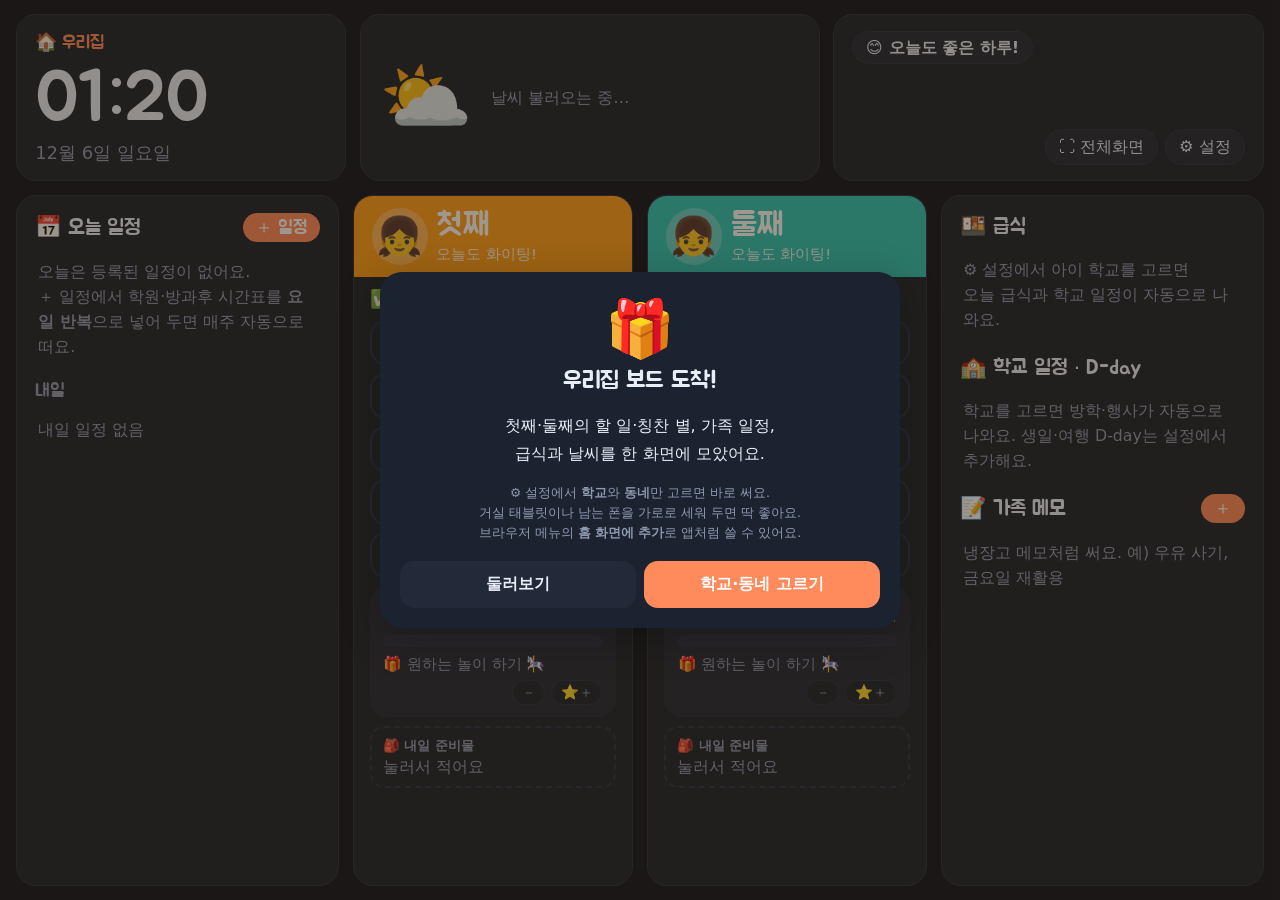
==== index.html @ 0f28c861 "우리집 보드 첫 올림 Co-Authored-By: Claude Opus 5.5 <noreply@anthropic.com>" ====
<!DOCTYPE html>
<html lang="ko">
<head>
<meta charset="utf-8">
<meta name="viewport" content="width=device-width,initial-scale=1,viewport-fit=cover">
<meta name="theme-color" content="#fff4e6">
<meta name="mobile-web-app-capable" content="yes">
<meta name="apple-mobile-web-app-capable" content="yes">
<meta name="apple-mobile-web-app-title" content="우리집 보드">
<link rel="manifest" href="manifest.webmanifest">
<link rel="icon" href="icon-192.png">
<link rel="apple-touch-icon" href="icon-192.png">
<link rel="preconnect" href="https://fonts.googleapis.com">
<link rel="preconnect" href="https://fonts.gstatic.com" crossorigin>
<link href="https://fonts.googleapis.com/css2?family=Jua&display=swap" rel="stylesheet">
<title>우리집 보드</title>
<style>
:root{
  --bg:#fff4e6;--card:#ffffff;--ink:#3b2f27;--sub:#8c7b6c;--line:#f1e3d0;--soft:#fff8ef;
  --accent:#ff8a5c;--shadow:0 .6vmin 2vmin rgba(130,85,40,.10);--r:clamp(14px,2.2vmin,26px);
  --fs:clamp(14px,1.9vmin,22px);
  --sat:env(safe-area-inset-top,0px);--sab:env(safe-area-inset-bottom,0px);--sal:env(safe-area-inset-left,0px);--sar:env(safe-area-inset-right,0px);
}
body.night{--bg:#121722;--card:#1b2230;--ink:#e8edf6;--sub:#8e9ab0;--line:#283146;--soft:#222a3a;--shadow:none}
*{box-sizing:border-box;-webkit-tap-highlight-color:transparent}
html,body{margin:0;height:100%;background:var(--bg);color:var(--ink);font-family:'Noto Sans KR','Noto Sans CJK KR','Apple SD Gothic Neo','Malgun Gothic',system-ui,sans-serif;font-size:var(--fs);transition:background .6s,color .6s}
button{font:inherit;color:inherit}
.j{font-family:'Jua','Noto Sans KR','Noto Sans CJK KR',sans-serif;font-weight:400}
#app{position:fixed;inset:0;display:flex;flex-direction:column;gap:1.5vmin;padding:calc(var(--sat) + 1.6vmin) calc(var(--sar) + 1.8vmin) calc(var(--sab) + 1.6vmin) calc(var(--sal) + 1.8vmin)}
.card{background:var(--card);border:1px solid var(--line);border-radius:var(--r);box-shadow:var(--shadow);padding:1.7vmin 2vmin;min-width:0;min-height:0}
/* 머리줄 */
header{display:grid;grid-template-columns:1.15fr 1.6fr 1.5fr;gap:1.5vmin}
.hclock{display:flex;flex-direction:column;justify-content:center}
.htitle{font-size:1.05em;color:var(--accent)}
.htime{font-size:4.2em;line-height:1;letter-spacing:-.01em;margin-top:.15em}
.hdate{font-size:1.05em;color:var(--sub);margin-top:.25em}
.hwx{display:flex;align-items:center;gap:2vmin}
.wxi{font-size:4.4em;line-height:1}
.wxt{font-size:3.1em;line-height:1}
.wxd{color:var(--sub);line-height:1.55;font-size:.95em}
.wxd b{color:var(--ink);font-weight:700}
.pm{display:inline-block;border-radius:1em;padding:.05em .6em;font-weight:800;font-size:.9em;color:#fff}
.hside{display:flex;flex-direction:column;gap:1vmin}
.chips{display:flex;flex-wrap:wrap;gap:.8vmin;align-content:flex-start;flex:1}
.chip{background:var(--soft);border:1px solid var(--line);border-radius:2em;padding:.3em .8em;font-weight:700;font-size:.95em;white-space:nowrap}
.chip.warn{background:#fff0e8;border-color:#ffc9ad;color:#d2541f}
body.night .chip.warn{background:#3a2a24;border-color:#6b3f2c;color:#ffb08a}
.tools{display:flex;gap:.8vmin;justify-content:flex-end}
.tools button{border:1px solid var(--line);background:var(--soft);border-radius:1em;padding:.35em .8em;font-size:.95em;cursor:pointer}
/* 본문 */
main{flex:1;min-height:0;display:grid;grid-template-columns:1.15fr 1fr 1fr 1.15fr;gap:1.5vmin}
.col{display:flex;flex-direction:column;overflow:hidden}
.ch{display:flex;align-items:center;justify-content:space-between;font-size:1.25em;margin:.1em 0 .5em}
.ch.s{font-size:1.05em;color:var(--sub);margin-top:.8em}
.add{border:none;background:var(--accent);color:#fff;border-radius:1em;padding:.1em .7em;font-size:.85em;cursor:pointer;font-family:inherit}
.scroll{overflow:auto;min-height:0;scrollbar-width:none}
.scroll::-webkit-scrollbar{display:none}
.ev{display:flex;align-items:center;gap:.6em;padding:.55em .6em;border-radius:.8em;margin-bottom:.35em;background:var(--soft);cursor:pointer}
.ev .t{font-weight:800;min-width:3.2em;font-variant-numeric:tabular-nums}
.ev .who{font-weight:800;font-size:.8em;color:#fff;border-radius:1em;padding:.1em .6em;white-space:nowrap}
.ev .ti{flex:1;min-width:0;overflow:hidden;text-overflow:ellipsis;white-space:nowrap}
.ev.past{opacity:.42}
.ev.next{outline:2px solid var(--accent);background:transparent}
.ev.next .t::after{content:' 다음';color:var(--accent);font-size:.75em}
.ev.school{cursor:default}
.empty{color:var(--sub);font-size:.92em;line-height:1.6;padding:.4em .2em}
/* 아이 카드 */
.kid{display:flex;flex-direction:column;overflow:hidden;padding:0}
.kh{display:flex;align-items:center;gap:.5em;padding:1.4vmin 2vmin;color:#fff}
.ke{font-size:2.2em;line-height:1;background:#ffffff40;border-radius:50%;width:1.5em;height:1.5em;display:flex;align-items:center;justify-content:center}
.kn{font-size:1.9em;line-height:1}
.kg{font-size:.85em;opacity:.9;margin-top:.2em}
.kb{flex:1;min-height:0;display:flex;flex-direction:column;padding:1.2vmin 1.8vmin 1.6vmin;gap:1vmin}
.rt{display:flex;flex-direction:column;gap:.45em;overflow:auto;min-height:0;scrollbar-width:none}
.ri{display:flex;align-items:center;gap:.6em;border:2px solid var(--line);background:var(--card);border-radius:.9em;padding:.5em .7em;text-align:left;cursor:pointer;font-size:1.02em;transition:transform .1s}
.ri:active{transform:scale(.97)}
.ri .bx{flex:none;width:1.35em;height:1.35em;border-radius:.4em;border:2px solid #d9c7b2;display:flex;align-items:center;justify-content:center;font-size:.9em;color:#fff}
.ri.done{background:var(--soft)}
.ri.done .lb{text-decoration:line-through;color:var(--sub)}
.stars{background:var(--soft);border-radius:1em;padding:.7em .8em}
.sl{display:flex;justify-content:space-between;align-items:baseline;font-size:1.3em}
.sl small{font-size:.65em;color:var(--sub);font-family:'Noto Sans KR',sans-serif}
.bar{height:.75em;background:var(--line);border-radius:1em;overflow:hidden;margin:.45em 0}
.bar i{display:block;height:100%;border-radius:1em;transition:width .5s}
.rw{font-size:.88em;color:var(--sub);display:flex;flex-wrap:wrap;justify-content:space-between;align-items:center;gap:.4em}
.rw .sbtn{margin-left:auto}
.rw span{overflow:hidden;text-overflow:ellipsis;white-space:nowrap}
.sbtn{display:flex;gap:.4em}
.sbtn button{border:1px solid var(--line);background:var(--card);border-radius:1em;padding:.15em .6em;cursor:pointer;font-size:.95em}
.goal{border:none!important;color:#fff;font-weight:800;animation:pulse 1.4s infinite}
@keyframes pulse{50%{transform:scale(1.06)}}
.sup{font-size:.92em;border:2px dashed var(--line);border-radius:.9em;padding:.5em .7em;cursor:pointer;line-height:1.45}
.sup b{display:block;font-size:.85em;color:var(--sub)}
/* 오른쪽 */
.meal{background:var(--soft);border-radius:1em;padding:.6em .8em;line-height:1.6;font-size:.98em}
.meal .ms{font-size:.8em;color:var(--sub);margin-bottom:.2em}
.meal + .meal{margin-top:.5em}
.dd{display:flex;align-items:center;gap:.6em;padding:.35em .2em;border-bottom:1px dashed var(--line)}
.dd:last-child{border-bottom:none}
.dd .n{font-family:'Jua',sans-serif;min-width:3.6em;text-align:center;border-radius:1em;padding:.05em .5em;background:var(--accent);color:#fff;font-size:.95em}
.dd .n.far{background:#c9b8a6}
.dd .x{flex:1;min-width:0;overflow:hidden;text-overflow:ellipsis;white-space:nowrap}
.dd .w{font-size:.8em;color:var(--sub)}
.memos{display:grid;grid-template-columns:1fr 1fr;gap:.6em}
.memo{border-radius:.6em;padding:.6em .7em;font-size:.92em;line-height:1.45;color:#3b2f27;cursor:pointer;min-height:3.4em;white-space:pre-wrap;word-break:break-all;box-shadow:0 2px 6px rgba(0,0,0,.06);transform:rotate(-.6deg)}
.memo:nth-child(even){transform:rotate(.7deg)}
/* 팝업 */
.sheet{position:fixed;inset:0;background:rgba(40,25,10,.45);display:none;align-items:center;justify-content:center;z-index:50;padding:16px}
.sheet.on{display:flex}
.box{background:var(--card);color:var(--ink);border-radius:22px;width:min(520px,100%);max-height:92vh;overflow:auto;padding:20px;box-shadow:0 10px 40px rgba(0,0,0,.25);font-size:16px}
.box h2{margin:0 0 12px;font-family:'Jua',sans-serif;font-weight:400;font-size:24px}
.box h3{margin:18px 0 8px;font-size:15px;color:var(--accent)}
.box label{display:block;font-size:13px;color:var(--sub);margin:10px 0 4px}
.box input[type=text],.box input[type=number],.box input[type=time],.box input[type=date],.box textarea,.box select{width:100%;font:inherit;font-size:16px;color:var(--ink);background:var(--soft);border:1px solid var(--line);border-radius:12px;padding:10px 12px}
.box textarea{min-height:90px;resize:vertical}
.pills{display:flex;flex-wrap:wrap;gap:6px}
.pills button{border:2px solid var(--line);background:var(--soft);border-radius:2em;padding:6px 12px;cursor:pointer;font-weight:700}
.pills button.on{color:#fff;border-color:transparent}
.btns{display:flex;gap:8px;margin-top:18px}
.btns button{flex:1;border:none;border-radius:14px;padding:13px;font-weight:800;cursor:pointer;background:var(--soft);font-size:16px}
.btns .pri{background:var(--accent);color:#fff}
.btns .del{background:#ffe3e0;color:#d63a2f;flex:.6}
.row2{display:flex;gap:8px}.row2>*{flex:1;min-width:0}
.hint{font-size:12.5px;color:var(--sub);line-height:1.6;margin-top:6px}
.res button{display:block;width:100%;text-align:left;border:1px solid var(--line);background:var(--soft);border-radius:10px;padding:8px 10px;margin-top:6px;cursor:pointer}
.res small{color:var(--sub)}
.kidset{border:1px solid var(--line);border-radius:16px;padding:4px 14px 14px;margin-top:10px}
.pin{display:flex;justify-content:center;gap:14px;margin:8px 0 14px}
.pin i{width:16px;height:16px;border-radius:50%;border:2px solid var(--accent)}
.pin i.f{background:var(--accent)}
.pad{display:grid;grid-template-columns:repeat(3,1fr);gap:8px}
.pad button{border:none;background:var(--soft);border-radius:14px;padding:14px;font-size:22px;font-weight:800;cursor:pointer}
.big{font-size:56px;text-align:center;margin:4px 0}
.center{text-align:center}
#toast{position:fixed;left:50%;bottom:calc(var(--sab) + 24px);transform:translateX(-50%);background:#3b2f27;color:#fff;border-radius:2em;padding:10px 20px;font-weight:700;opacity:0;transition:opacity .3s;z-index:60;pointer-events:none;font-size:16px;white-space:nowrap}
#toast.on{opacity:1}
.boom{position:fixed;z-index:70;pointer-events:none;font-size:34px;animation:boom 1.3s ease-out forwards}
@keyframes boom{to{transform:translate(var(--dx),var(--dy)) rotate(var(--rt));opacity:0}}
/* 세로 화면 · 폰 */
@media (orientation:portrait), (max-width:900px){
  #app{position:static;min-height:100%;overflow:visible}
  html,body{height:auto;overflow:auto}
  header{grid-template-columns:1fr 1fr}
  .hside{grid-column:1/-1}
  main{grid-template-columns:1fr 1fr;grid-auto-rows:minmax(0,auto)}
  #cSched,#cRight{grid-column:1/-1}
  .col,.kid{overflow:visible}
  :root{--fs:clamp(14px,2.3vmin,20px)}
}
@media (max-width:560px){
  header{grid-template-columns:1fr}
  main{grid-template-columns:1fr}
  .htime{font-size:3.6em}
  :root{--fs:15px}
}
</style>
</head>
<body>
<div id="app">
  <header>
    <div class="card hclock">
      <div class="htitle j" id="hTitle">우리집</div>
      <div class="htime j" id="hTime">--:--</div>
      <div class="hdate" id="hDate"></div>
    </div>
    <div class="card hwx" id="hWx"><div class="wxi">⛅</div><div class="wxd">날씨 불러오는 중…</div></div>
    <div class="card hside">
      <div class="chips" id="hChips"></div>
      <div class="tools"><button id="tFull">⛶ 전체화면</button><button id="tSet">⚙ 설정</button></div>
    </div>
  </header>
  <main>
    <section class="card col" id="cSched">
      <div class="ch j"><span>📅 오늘 일정</span><button class="add" id="addEv">＋ 일정</button></div>
      <div class="scroll" style="flex:1">
        <div id="evToday"></div>
        <div class="ch s j">내일</div>
        <div id="evTmr"></div>
      </div>
    </section>
    <section class="card kid" data-i="0"></section>
    <section class="card kid" data-i="1"></section>
    <section class="card col" id="cRight">
      <div class="scroll" style="flex:1">
        <div class="ch j"><span id="mealTitle">🍱 오늘 급식</span></div>
        <div id="meal"></div>
        <div class="ch j" style="margin-top:.7em"><span>🏫 학교 일정 · D-day</span></div>
        <div id="dday"></div>
        <div class="ch j" style="margin-top:.7em"><span>📝 가족 메모</span><button class="add" id="addMemo">＋</button></div>
        <div class="memos" id="memos"></div>
      </div>
    </section>
  </main>
</div>
<div class="sheet" id="sheet"><div class="box" id="box"></div></div>
<div id="toast"></div>

<script>
'use strict';
/* =========================================================
   우리집 보드 — 가족 대시보드 (한 기기에 저장되는 방식)
   ========================================================= */
const COLORS = {dad:'#4d96ff', mom:'#ff6b9a', all:'#9b7bff'};
const KID_COLORS = ['#ff9f1c','#2ec4b6','#ff6f91','#7b8cff','#5cb85c','#e0a800'];
const KID_EMOJI = ['👧','🧒','👦','🐰','🐱','🦄','🌸','⭐','🐶','🐻'];
const DEF_ROUTINE = ['🪥 양치하기','✏️ 숙제하기','📖 책 읽기 20분','🎒 알림장·가방 챙기기','🧸 장난감 정리'];
const DEF_SET = {
  title:'우리집', msg:'', dad:'아빠', mom:'엄마',
  kids:[
    {id:'k1', name:'첫째', emoji:'👧', color:KID_COLORS[0], grade:'', cls:'', school:null, routine:DEF_ROUTINE.slice(), goal:20, reward:'원하는 놀이 하기 🎠'},
    {id:'k2', name:'둘째', emoji:'👧', color:KID_COLORS[1], grade:'', cls:'', school:null, routine:DEF_ROUTINE.slice(), goal:20, reward:'원하는 놀이 하기 🎠'}
  ],
  place:{name:'서울', lat:37.5665, lon:126.978, auto:1},
  pin:'0000', night:1, wake:1, ddays:[]
};
const DEF_DATA = {events:[], memos:[], stars:{k1:0,k2:0}, checks:{}, bonus:{}, supplies:{k1:'',k2:''}};
const CITIES = [['서울',37.5665,126.978],['인천',37.4563,126.7052],['인천 서해구',37.5400,126.6600],['인천 검단구',37.5960,126.6600],['인천 서구',37.5452,126.676],['인천 연수구',37.4101,126.6783],['인천 영종구',37.4920,126.4940],['인천 제물포구',37.4730,126.6210],['부평',37.5070,126.7219],['김포',37.6153,126.7156],['부천',37.5034,126.766],['고양',37.6584,126.832],['파주',37.76,126.78],['수원',37.2636,127.0286],['성남',37.42,127.1267],['용인',37.2411,127.1776],['화성',37.1995,126.8315],['안양',37.3943,126.9568],['광명',37.4786,126.8644],['시흥',37.38,126.803],['안산',37.3219,126.8309],['하남',37.5393,127.2148],['남양주',37.636,127.2165],['의정부',37.7381,127.0337],['평택',36.9921,127.1129],['춘천',37.8813,127.7298],['원주',37.3422,127.9202],['강릉',37.7519,128.8761],['청주',36.6424,127.489],['천안',36.8151,127.1139],['세종',36.48,127.289],['대전',36.3504,127.3845],['전주',35.8242,127.148],['광주',35.1595,126.8526],['목포',34.8118,126.3922],['여수',34.7604,127.6622],['순천',34.9507,127.4872],['대구',35.8714,128.6014],['구미',36.1195,128.3446],['포항',36.019,129.3435],['울산',35.5384,129.3114],['부산',35.1796,129.0756],['창원',35.2281,128.6811],['김해',35.2285,128.8894],['통영',34.8544,128.4332],['제주',33.4996,126.5312],['서귀포',33.2541,126.56]];
const DOW = ['일','월','화','수','목','금','토'];

const LS = {
  get(k,d){try{const v=localStorage.getItem(k);return v==null?d:JSON.parse(v)}catch(e){return d}},
  set(k,v){try{localStorage.setItem(k,JSON.stringify(v))}catch(e){}}
};
const clone = o => JSON.parse(JSON.stringify(o));
let S = Object.assign(clone(DEF_SET), LS.get('fb_set', {}));
let D = Object.assign(clone(DEF_DATA), LS.get('fb_data', {}));
let W = LS.get('fb_wx', null);        // 날씨 캐시
let M = LS.get('fb_meal', {});        // 급식 캐시 {학교코드:{ymd:[...]}}
let SC = LS.get('fb_sched', {});      // 학사일정 캐시 {학교코드:[...]}
const saveS = () => LS.set('fb_set', S);
const saveD = () => LS.set('fb_data', D);
const $ = id => document.getElementById(id);
const esc = s => String(s == null ? '' : s).replace(/[&<>"']/g, c => ({'&':'&amp;','<':'&lt;','>':'&gt;','"':'&quot;',"'":'&#39;'}[c]));
const pad = n => String(n).padStart(2,'0');
const ymd = d => d.getFullYear() + pad(d.getMonth()+1) + pad(d.getDate());
const dstr = d => d.getFullYear() + '-' + pad(d.getMonth()+1) + '-' + pad(d.getDate());
const addDays = (d, n) => { const x = new Date(d); x.setDate(x.getDate() + n); return x; };
const dayDiff = (a, b) => Math.round((new Date(b.getFullYear(), b.getMonth(), b.getDate()) - new Date(a.getFullYear(), a.getMonth(), a.getDate())) / 86400000);
const parseYmd = s => new Date(+s.slice(0,4), +s.slice(4,6)-1, +s.slice(6,8));
function members(){
  return [{id:'dad', name:S.dad, color:COLORS.dad}, {id:'mom', name:S.mom, color:COLORS.mom},
    ...S.kids.map(k => ({id:k.id, name:k.name, color:k.color})), {id:'all', name:'가족', color:COLORS.all}];
}
const mem = id => members().find(m => m.id === id) || {name:'?', color:'#aaa'};
function toast(t){ const e = $('toast'); e.textContent = t; e.classList.add('on'); clearTimeout(toast.h); toast.h = setTimeout(() => e.classList.remove('on'), 2000); }

/* ===== 선물 링크(#g=...)로 이름 받기 — 공개 코드엔 가족 이름이 없어요 ===== */
(function readGift(){
  const m = location.hash.match(/g=([A-Za-z0-9_-]+)/);
  if (!m) return;
  try {
    const b = m[1].replace(/-/g,'+').replace(/_/g,'/');
    const g = JSON.parse(new TextDecoder().decode(Uint8Array.from(atob(b), c => c.charCodeAt(0))));
    if (!LS.get('fb_gift_done', 0)){
      if (g.t) S.title = g.t;
      if (g.m) S.msg = g.m;
      if (Array.isArray(g.k)) g.k.slice(0,2).forEach((n, i) => { if (n) S.kids[i].name = n; });
      if (g.d) S.dad = g.d; if (g.u) S.mom = g.u;
      saveS(); LS.set('fb_gift_done', 1); LS.set('fb_hello', 0);
    }
  } catch(e){}
  history.replaceState(null, '', location.pathname + location.search);
})();

/* ===== 날씨 ===== */
function wmo(code, day){
  if (code === 0) return [day ? '☀️' : '🌙', '맑음'];
  if (code <= 2) return [day ? '🌤️' : '☁️', '구름 조금'];
  if (code === 3) return ['☁️', '흐림'];
  if (code === 45 || code === 48) return ['🌫️', '안개'];
  if (code >= 51 && code <= 57) return ['🌦️', '이슬비'];
  if (code >= 61 && code <= 67) return ['🌧️', '비'];
  if (code >= 71 && code <= 77) return ['🌨️', '눈'];
  if (code >= 80 && code <= 82) return ['🌦️', '소나기'];
  if (code >= 85 && code <= 86) return ['☃️', '눈'];
  if (code >= 95) return ['⛈️', '뇌우'];
  return ['🌤️', ''];
}
function wwo2wmo(c){ c = +c; if (c === 113) return 0; if (c === 116) return 2; if (c === 119 || c === 122) return 3; if ([143,248,260].includes(c)) return 45;
  if ([200,386,389,392,395].includes(c)) return 95; if ([179,182,185,227,230,317,320,323,326,329,332,335,338,350,362,365,368,371,374,377].includes(c)) return 71;
  if ([353,356,359].includes(c)) return 80; return 61; }
async function getJSON(url, ms){
  const ctl = new AbortController(); const t = setTimeout(() => ctl.abort(), ms || 12000);
  try { const r = await fetch(url, {signal:ctl.signal}); if (!r.ok) throw new Error('HTTP ' + r.status); return await r.json(); }
  finally { clearTimeout(t); }
}
async function loadWeather(){
  const {lat, lon} = S.place; const w = {at:Date.now(), place:S.place.name};
  try {
    const f = await getJSON(`https://api.open-meteo.com/v1/forecast?latitude=${lat}&longitude=${lon}&current=temperature_2m,apparent_temperature,weather_code,is_day&daily=weather_code,temperature_2m_max,temperature_2m_min,precipitation_probability_max&timezone=Asia%2FSeoul&forecast_days=2`);
    Object.assign(w, {t:f.current.temperature_2m, feel:f.current.apparent_temperature, code:f.current.weather_code, day:f.current.is_day,
      max:f.daily.temperature_2m_max[0], min:f.daily.temperature_2m_min[0], rain:f.daily.precipitation_probability_max[0],
      tmax:f.daily.temperature_2m_max[1], tmin:f.daily.temperature_2m_min[1], train:f.daily.precipitation_probability_max[1], tcode:f.daily.weather_code[1]});
  } catch(e){
    try {
      const f = await getJSON(`https://wttr.in/${lat},${lon}?format=j1`);
      const c = f.current_condition[0], d0 = f.weather[0], d1 = f.weather[1];
      const h = new Date().getHours();
      Object.assign(w, {t:+c.temp_C, feel:+c.FeelsLikeC, code:wwo2wmo(c.weatherCode), day:(h >= 6 && h < 18) ? 1 : 0,
        max:+d0.maxtempC, min:+d0.mintempC, rain:Math.max(...d0.hourly.map(x => +x.chanceofrain)),
        tmax:+d1.maxtempC, tmin:+d1.mintempC, train:Math.max(...d1.hourly.map(x => +x.chanceofrain)), tcode:wwo2wmo(d1.hourly[4].weatherCode)});
    } catch(e2){ return; }
  }
  try {
    const a = await getJSON(`https://air-quality-api.open-meteo.com/v1/air-quality?latitude=${lat}&longitude=${lon}&current=pm10,pm2_5&timezone=Asia%2FSeoul`);
    w.pm10 = a.current.pm10; w.pm25 = a.current.pm2_5;
  } catch(e){}
  W = w; LS.set('fb_wx', W); renderHeader();
}
function pmGrade(pm10, pm25){
  const g10 = pm10 == null ? 0 : pm10 <= 30 ? 1 : pm10 <= 80 ? 2 : pm10 <= 150 ? 3 : 4;
  const g25 = pm25 == null ? 0 : pm25 <= 15 ? 1 : pm25 <= 35 ? 2 : pm25 <= 75 ? 3 : 4;
  const g = Math.max(g10, g25);
  return [null, ['좋음','#3b9cff'], ['보통','#2fb36b'], ['나쁨','#ff9f1c'], ['매우나쁨','#ff4d4f']][g];
}

/* ===== 나이스(학교) ===== */
const NEIS = 'https://open.neis.go.kr/hub/';
function schools(){
  const out = []; S.kids.forEach(k => { if (k.school && !out.find(s => s.code === k.school.code)) out.push(k.school); }); return out;
}
async function loadSchool(){
  const today = new Date(); const from = ymd(today), to7 = ymd(addDays(today, 10)), to90 = ymd(addDays(today, 100));
  for (const s of schools()){
    try {
      const r = await getJSON(`${NEIS}mealServiceDietInfo?Type=json&pSize=100&ATPT_OFCDC_SC_CODE=${s.office}&SD_SCHUL_CODE=${s.code}&MLSV_FROM_YMD=${from}&MLSV_TO_YMD=${to7}`);
      const rows = r.mealServiceDietInfo ? r.mealServiceDietInfo[1].row : [];
      const m = {};
      rows.filter(x => x.MMEAL_SC_CODE === '2' || x.MMEAL_SC_NM === '중식').forEach(x => {
        m[x.MLSV_YMD] = {menu:x.DDISH_NM.split(/<br\s*\/?>/i).map(t => t.replace(/\([\d.\s]+\)/g, '').replace(/[*#]/g,'').trim()).filter(Boolean), cal:x.CAL_INFO};
      });
      M[s.code] = {at:Date.now(), days:m};
    } catch(e){}
    try {
      const r = await getJSON(`${NEIS}SchoolSchedule?Type=json&pSize=200&ATPT_OFCDC_SC_CODE=${s.office}&SD_SCHUL_CODE=${s.code}&AA_FROM_YMD=${from}&AA_TO_YMD=${to90}`);
      const rows = r.SchoolSchedule ? r.SchoolSchedule[1].row : [];
      SC[s.code] = {at:Date.now(), list:rows.filter(x => !/토요휴업일/.test(x.EVENT_NM)).map(x => ({d:x.AA_YMD, n:x.EVENT_NM.trim(), g:[x.ONE_GRADE_EVENT_YN,x.TW_GRADE_EVENT_YN,x.THREE_GRADE_EVENT_YN,x.FR_GRADE_EVENT_YN,x.FIV_GRADE_EVENT_YN,x.SIX_GRADE_EVENT_YN]}))};
    } catch(e){}
  }
  LS.set('fb_meal', M); LS.set('fb_sched', SC); renderRight(); renderSched();
}
// 아이 기준 학교 일정 (학년 맞는 것만)
function kidSchoolEvents(k){
  if (!k.school || !SC[k.school.code]) return [];
  const g = +k.grade;
  return SC[k.school.code].list.filter(e => !g || e.g[g-1] !== 'N');
}

/* ===== 그리기: 머리줄 ===== */
function renderHeader(){
  const now = new Date();
  $('hTitle').textContent = '🏠 ' + S.title;
  $('hTime').textContent = pad(now.getHours()) + ':' + pad(now.getMinutes());
  $('hDate').textContent = (now.getMonth()+1) + '월 ' + now.getDate() + '일 ' + DOW[now.getDay()] + '요일';
  const chips = [];
  if (W && W.t != null){
    const [ic, tx] = wmo(W.code, W.day);
    const pm = pmGrade(W.pm10, W.pm25);
    $('hWx').innerHTML = `<div class="wxi">${ic}</div><div><div class="wxt j">${Math.round(W.t)}°</div></div>
      <div class="wxd"><b>${esc(W.place)}</b> · ${tx} · 체감 ${Math.round(W.feel)}°<br>
      최저 <b>${Math.round(W.min)}°</b> / 최고 <b>${Math.round(W.max)}°</b> · 비 올 확률 <b>${W.rain == null ? '-' : W.rain + '%'}</b><br>
      ${pm ? `미세먼지 <span class="pm" style="background:${pm[1]}">${pm[0]}</span>` : ''}
      <span style="font-size:.85em">내일 ${wmo(W.tcode, 1)[0]} ${Math.round(W.tmin)}°/${Math.round(W.tmax)}°</span></div>`;
    const h = now.getHours();
    if ((h < 18 && W.rain >= 50) || (h >= 18 && W.train >= 50)) chips.push(['warn', '☂️ ' + (h >= 18 ? '내일 ' : '') + '우산 챙겨요']);
    if (pm && (pm[0] === '나쁨' || pm[0] === '매우나쁨')) chips.push(['warn', '😷 마스크 쓰고 나가요']);
    const lo = h >= 18 ? W.tmin : W.min;
    if (lo <= 0) chips.push(['warn', '🧣 ' + (h >= 18 ? '내일 ' : '') + '영하! 따뜻하게']);
    else if (lo <= 5) chips.push(['', '🧥 겉옷 챙겨요']);
    if ((h >= 18 ? W.tmax : W.max) >= 31) chips.push(['warn', '🥵 더워요, 물 많이']);
  }
  // 오늘·가까운 학교 일정과 디데이
  upcoming().slice(0, 3).forEach(u => { if (u.diff <= 7) chips.push([u.diff === 0 ? 'warn' : '', (u.diff === 0 ? '오늘 ' : 'D-' + u.diff + ' ') + u.name]); });
  if (!chips.length) chips.push(['', '😊 오늘도 좋은 하루!']);
  $('hChips').innerHTML = chips.map(c => `<span class="chip ${c[0]}">${esc(c[1])}</span>`).join('');
}

/* ===== 일정 ===== */
function eventsOn(date){
  const ds = dstr(date), dow = date.getDay(), y = ymd(date);
  const list = D.events.filter(e => e.date ? e.date === ds : (e.days || []).includes(dow)).map(e => Object.assign({}, e));
  // 학교 일정도 함께 (아이 색으로)
  S.kids.forEach(k => kidSchoolEvents(k).filter(e => e.d === y).forEach(e => list.push({school:1, who:k.id, title:e.n, time:''})));
  // 같은 학교 같은 일정은 하나로
  const seen = {}; const out = [];
  list.forEach(e => { if (e.school){ const key = e.title; if (seen[key]){ seen[key].who = 'all'; return; } seen[key] = e; } out.push(e); });
  return out.sort((a, b) => (a.time || '00:00').localeCompare(b.time || '00:00'));
}
function evRow(e, today){
  const m = mem(e.who); const now = new Date(); const cur = pad(now.getHours()) + ':' + pad(now.getMinutes());
  let cls = 'ev' + (e.school ? ' school' : '');
  if (today && e.time){ if (e.time < cur) cls += ' past'; }
  return `<div class="${cls}" data-id="${e.id || ''}"><span class="t">${e.time || (e.school ? '학교' : '종일')}</span><span class="who" style="background:${m.color}">${esc(m.name)}</span><span class="ti">${esc(e.title)}</span></div>`;
}
function renderSched(){
  const today = new Date();
  const t = eventsOn(today), tm = eventsOn(addDays(today, 1));
  let html = t.length ? t.map(e => evRow(e, true)).join('') : `<div class="empty">오늘은 등록된 일정이 없어요.<br>＋ 일정에서 학원·방과후 시간표를 <b>요일 반복</b>으로 넣어 두면 매주 자동으로 떠요.</div>`;
  $('evToday').innerHTML = html;
  // 다음 일정 강조
  const nx = [...$('evToday').querySelectorAll('.ev:not(.past):not(.school)')].find(x => x.querySelector('.t').textContent.includes(':'));
  if (nx) nx.classList.add('next');
  $('evTmr').innerHTML = tm.length ? tm.map(e => evRow(e, false)).join('') : `<div class="empty">내일 일정 없음</div>`;
  document.querySelectorAll('#cSched .ev[data-id]:not(.school)').forEach(el => el.onclick = () => { const id = el.dataset.id; if (id) editEvent(D.events.find(x => x.id === id)); });
}

/* ===== 아이 카드 ===== */
function todayKey(){ const d = new Date(); if (d.getHours() < 4) d.setDate(d.getDate() - 1); return ymd(d); }
function renderKids(){
  document.querySelectorAll('.kid').forEach(card => {
    const i = +card.dataset.i; const k = S.kids[i]; if (!k) { card.style.display = 'none'; return; }
    const tk = todayKey(); const done = ((D.checks[tk] || {})[k.id]) || [];
    const stars = D.stars[k.id] || 0; const goal = Math.max(1, +k.goal || 20);
    const pct = Math.min(100, stars / goal * 100);
    const gradeTxt = [k.grade ? k.grade + '학년' : '', k.cls ? k.cls + '반' : ''].filter(Boolean).join(' ');
    const allDone = k.routine.length && done.length >= k.routine.length;
    card.innerHTML = `
      <div class="kh" style="background:${k.color}">
        <span class="ke">${esc(k.emoji)}</span>
        <div><div class="kn j">${esc(k.name)}</div><div class="kg">${esc(gradeTxt || (k.school ? k.school.name : '오늘도 화이팅!'))}</div></div>
      </div>
      <div class="kb">
        <div class="ch s j" style="margin:0">${allDone ? '🎉 오늘 할 일 다 했어요!' : '✅ 오늘 할 일 ' + done.length + '/' + k.routine.length}</div>
        <div class="rt">${k.routine.map((r, j) => {
          const on = done.includes(j);
          return `<button class="ri ${on ? 'done' : ''}" data-j="${j}"><span class="bx" style="${on ? 'background:' + k.color + ';border-color:' + k.color : ''}">${on ? '✓' : ''}</span><span class="lb">${esc(r)}</span></button>`;
        }).join('')}</div>
        <div class="stars">
          <div class="sl j"><span>⭐ ${stars}</span><small>목표 ${goal}개</small></div>
          <div class="bar"><i style="width:${pct}%;background:${k.color}"></i></div>
          <div class="rw"><span>🎁 ${esc(k.reward)}</span>
            <span class="sbtn">${stars >= goal ? `<button class="goal" style="background:${k.color}" data-a="claim">보상 받기!</button>` : ''}<button data-a="minus">－</button><button data-a="plus">⭐＋</button></span></div>
        </div>
        <div class="sup" data-a="sup"><b>🎒 내일 준비물</b>${D.supplies[k.id] ? esc(D.supplies[k.id]) : '<span style="color:var(--sub)">눌러서 적어요</span>'}</div>
      </div>`;
    card.querySelectorAll('.ri').forEach(b => b.onclick = e => toggleRoutine(k, +b.dataset.j, e));
    card.querySelector('[data-a=plus]').onclick = () => withPin(() => addStar(k, 1));
    card.querySelector('[data-a=minus]').onclick = () => withPin(() => addStar(k, -1));
    const cl = card.querySelector('[data-a=claim]'); if (cl) cl.onclick = () => withPin(() => claim(k));
    card.querySelector('[data-a=sup]').onclick = () => editSupplies(k);
  });
}
function toggleRoutine(k, j, ev){
  const tk = todayKey(); D.checks[tk] = D.checks[tk] || {}; const a = D.checks[tk][k.id] = D.checks[tk][k.id] || [];
  const at = a.indexOf(j); if (at >= 0) a.splice(at, 1); else a.push(j);
  // 오래된 체크 기록 정리
  Object.keys(D.checks).forEach(x => { if (x < ymd(addDays(new Date(), -14))) delete D.checks[x]; });
  if (a.length >= k.routine.length){
    D.bonus[tk] = D.bonus[tk] || {};
    if (!D.bonus[tk][k.id]){ D.bonus[tk][k.id] = 1; D.stars[k.id] = (D.stars[k.id] || 0) + 1; burst(ev, ['⭐','🎉','✨','💛']); toast(k.name + ' 오늘 할 일 끝! 별 하나 받았어요 ⭐'); }
  } else if (at < 0) burst(ev, ['✨']);
  saveD(); renderKids();
}
function addStar(k, n){ D.stars[k.id] = Math.max(0, (D.stars[k.id] || 0) + n); saveD(); renderKids(); toast(n > 0 ? k.name + ' 칭찬 별 ⭐+1' : k.name + ' 별 하나 뺐어요'); }
function claim(k){ D.stars[k.id] = Math.max(0, (D.stars[k.id] || 0) - (+k.goal || 20)); saveD(); renderKids(); burst(null, ['🎁','🎉','⭐','🥳','🎈']); toast('🎉 ' + k.name + ' 보상: ' + k.reward); }
function burst(ev, set){
  const x = ev && ev.clientX ? ev.clientX : innerWidth/2, y = ev && ev.clientY ? ev.clientY : innerHeight/2;
  const n = set.length > 1 ? 16 : 5;
  for (let i = 0; i < n; i++){
    const s = document.createElement('div'); s.className = 'boom'; s.textContent = set[i % set.length];
    s.style.left = x - 17 + 'px'; s.style.top = y - 17 + 'px';
    s.style.setProperty('--dx', (Math.random()*2-1)*180 + 'px'); s.style.setProperty('--dy', (Math.random()*-1.2-0.2)*160 + 'px'); s.style.setProperty('--rt', (Math.random()*2-1)*90 + 'deg');
    document.body.appendChild(s); setTimeout(() => s.remove(), 1400);
  }
}

/* ===== 오른쪽: 급식·학교 일정·메모 ===== */
function upcoming(){
  const today = new Date(); const out = [];
  S.kids.forEach(k => kidSchoolEvents(k).forEach(e => {
    const diff = dayDiff(today, parseYmd(e.d)); if (diff < 0) return;
    const ex = out.find(o => o.name === e.n && o.d === e.d); if (ex){ ex.who = '두 아이'; return; }
    out.push({d:e.d, diff, name:e.n, who:k.name});
  }));
  S.ddays.forEach(x => { const d = new Date(x.date + 'T00:00'); const diff = dayDiff(today, d); if (diff >= 0) out.push({d:ymd(d), diff, name:x.name, who:'', mine:1}); });
  // 방학식·개학식 같은 큰 일정이 먼저 보이게 같은 날은 하나만
  return out.sort((a, b) => a.diff - b.diff);
}
function renderRight(){
  const now = new Date(); const after = now.getHours() >= 14 || now.getDay() === 0 || now.getDay() === 6;
  const sc = schools();
  if (!sc.length){
    $('mealTitle').textContent = '🍱 급식';
    $('meal').innerHTML = `<div class="empty">⚙ 설정에서 아이 학교를 고르면<br>오늘 급식과 학교 일정이 자동으로 나와요.</div>`;
  } else {
    // 오늘(오후엔 다음 급식일)
    let html = ''; let label = '오늘';
    sc.forEach(s => {
      const days = (M[s.code] || {}).days || {};
      let key = ymd(now);
      if (after || !days[key]){ const ks = Object.keys(days).filter(x => x > ymd(now)).sort(); if (after || !days[key]) key = ks[0] || key; }
      const m = days[key];
      if (key !== ymd(now)){ const d = parseYmd(key); const diff = dayDiff(now, d); label = diff === 1 ? '내일' : (d.getMonth()+1) + '/' + d.getDate() + '(' + DOW[d.getDay()] + ')'; }
      const who = S.kids.filter(k => k.school && k.school.code === s.code).map(k => k.name).join('·');
      html += `<div class="meal"><div class="ms">${esc(who)} · ${esc(s.name.replace(/등학교$/, ''))}</div>${m ? m.menu.map(esc).join(' · ') : '급식 정보가 아직 없어요'}</div>`;
    });
    $('mealTitle').textContent = '🍱 ' + label + ' 급식';
    $('meal').innerHTML = html;
  }
  const up = upcoming().slice(0, 6);
  $('dday').innerHTML = up.length ? up.map(u => `<div class="dd"><span class="n ${u.diff > 14 ? 'far' : ''}">${u.diff === 0 ? '오늘' : 'D-' + u.diff}</span><span class="x">${esc(u.name)}</span><span class="w">${parseYmd(u.d).getMonth()+1}/${parseYmd(u.d).getDate()}</span></div>`).join('')
    : `<div class="empty">${schools().length ? '앞으로 100일 안에 학교 행사가 없어요.' : '학교를 고르면 방학·행사가 자동으로 나와요.'} 생일·여행 D-day는 설정에서 추가해요.</div>`;
  $('memos').innerHTML = D.memos.length ? D.memos.map(m => `<div class="memo" data-id="${m.id}" style="background:${m.color}">${esc(m.text)}</div>`).join('')
    : `<div class="empty" style="grid-column:1/-1">냉장고 메모처럼 써요. 예) 우유 사기, 금요일 재활용</div>`;
  document.querySelectorAll('.memo').forEach(el => el.onclick = () => editMemo(D.memos.find(m => m.id === el.dataset.id)));
}

/* ===== 팝업 공통 ===== */
function openBox(html, onReady){ $('box').innerHTML = html; $('sheet').classList.add('on'); onReady && onReady($('box')); }
function closeBox(){ $('sheet').classList.remove('on'); }
$('sheet').addEventListener('click', e => { if (e.target.id === 'sheet') closeBox(); });
const uid = () => Date.now().toString(36) + Math.random().toString(36).slice(2, 6);

function editEvent(ev){
  const e = ev ? clone(ev) : {who:'all', title:'', time:'', days:[], date:''};
  const rep = !e.date;
  openBox(`<h2>${ev ? '일정 고치기' : '일정 추가'}</h2>
    <label>누구</label><div class="pills" id="pWho">${members().map(m => `<button data-v="${m.id}" style="${e.who === m.id ? 'background:' + m.color : ''}" class="${e.who === m.id ? 'on' : ''}">${esc(m.name)}</button>`).join('')}</div>
    <label>무엇</label><input type="text" id="iTitle" placeholder="예: 피아노 학원" value="${esc(e.title)}">
    <div class="row2"><div><label>시간 (비우면 종일)</label><input type="time" id="iTime" value="${esc(e.time)}"></div></div>
    <label>언제</label><div class="pills" id="pMode"><button data-v="rep" class="${rep ? 'on' : ''}" style="${rep ? 'background:var(--accent)' : ''}">매주 반복</button><button data-v="one" class="${!rep ? 'on' : ''}" style="${!rep ? 'background:var(--accent)' : ''}">하루만</button></div>
    <div id="wRep" style="margin-top:8px;${rep ? '' : 'display:none'}"><div class="pills" id="pDays">${DOW.map((d, i) => `<button data-v="${i}" class="${(e.days || []).includes(i) ? 'on' : ''}" style="${(e.days || []).includes(i) ? 'background:var(--accent)' : ''}">${d}</button>`).join('')}</div></div>
    <div id="wOne" style="margin-top:8px;${rep ? 'display:none' : ''}"><input type="date" id="iDate" value="${esc(e.date || dstr(new Date()))}"></div>
    <div class="btns">${ev ? '<button class="del" id="bDel">삭제</button>' : ''}<button id="bCancel">닫기</button><button class="pri" id="bOk">저장</button></div>`, box => {
    let mode = rep ? 'rep' : 'one';
    box.querySelectorAll('#pWho button').forEach(b => b.onclick = () => { e.who = b.dataset.v; box.querySelectorAll('#pWho button').forEach(x => { const on = x === b; x.classList.toggle('on', on); x.style.background = on ? mem(x.dataset.v).color : ''; }); });
    box.querySelectorAll('#pMode button').forEach(b => b.onclick = () => { mode = b.dataset.v; box.querySelectorAll('#pMode button').forEach(x => { const on = x === b; x.classList.toggle('on', on); x.style.background = on ? 'var(--accent)' : ''; }); $('wRep').style.display = mode === 'rep' ? '' : 'none'; $('wOne').style.display = mode === 'one' ? '' : 'none'; });
    box.querySelectorAll('#pDays button').forEach(b => b.onclick = () => { const on = !b.classList.contains('on'); b.classList.toggle('on', on); b.style.background = on ? 'var(--accent)' : ''; });
    $('bCancel').onclick = closeBox;
    if (ev) $('bDel').onclick = () => { D.events = D.events.filter(x => x.id !== ev.id); saveD(); closeBox(); renderSched(); toast('일정을 지웠어요'); };
    $('bOk').onclick = () => {
      const title = $('iTitle').value.trim(); if (!title){ $('iTitle').focus(); return; }
      const out = {id:ev ? ev.id : uid(), who:e.who, title, time:$('iTime').value};
      if (mode === 'rep'){ out.days = [...box.querySelectorAll('#pDays button.on')].map(b => +b.dataset.v); if (!out.days.length){ toast('요일을 골라 주세요'); return; } }
      else out.date = $('iDate').value;
      D.events = D.events.filter(x => x.id !== out.id).concat(out); saveD(); closeBox(); renderSched(); renderHeader(); toast('저장했어요');
    };
  });
}
const MEMO_COLORS = ['#fff3a8','#ffd6e0','#cdeffd','#d8f5c8','#ffe0b8'];
function editMemo(m){
  const x = m ? clone(m) : {text:'', color:MEMO_COLORS[D.memos.length % MEMO_COLORS.length]};
  openBox(`<h2>📝 ${m ? '메모 고치기' : '메모 붙이기'}</h2>
    <textarea id="iMemo" placeholder="예: 금요일 재활용 버리는 날">${esc(x.text)}</textarea>
    <label>색</label><div class="pills" id="pCol">${MEMO_COLORS.map(c => `<button data-v="${c}" style="background:${c};width:42px;height:34px;${c === x.color ? 'outline:3px solid var(--accent)' : ''}"></button>`).join('')}</div>
    <div class="btns">${m ? '<button class="del" id="bDel">떼기</button>' : ''}<button id="bCancel">닫기</button><button class="pri" id="bOk">붙이기</button></div>`, box => {
    box.querySelectorAll('#pCol button').forEach(b => b.onclick = () => { x.color = b.dataset.v; box.querySelectorAll('#pCol button').forEach(y => y.style.outline = y === b ? '3px solid var(--accent)' : ''); });
    $('bCancel').onclick = closeBox;
    if (m) $('bDel').onclick = () => { D.memos = D.memos.filter(y => y.id !== m.id); saveD(); closeBox(); renderRight(); };
    $('bOk').onclick = () => { const t = $('iMemo').value.trim(); if (!t) return; const out = {id:m ? m.id : uid(), text:t, color:x.color};
      if (m) D.memos = D.memos.map(y => y.id === m.id ? out : y); else D.memos.push(out); if (D.memos.length > 8) D.memos.shift(); saveD(); closeBox(); renderRight(); };
    setTimeout(() => $('iMemo').focus(), 50);
  });
}
function editSupplies(k){
  openBox(`<h2>🎒 ${esc(k.name)} 내일 준비물</h2><textarea id="iSup" placeholder="예: 줄넘기, 색종이">${esc(D.supplies[k.id] || '')}</textarea>
    <div class="btns"><button id="bClr">비우기</button><button id="bCancel">닫기</button><button class="pri" id="bOk">저장</button></div>`, () => {
    $('bCancel').onclick = closeBox;
    $('bClr').onclick = () => { D.supplies[k.id] = ''; saveD(); closeBox(); renderKids(); };
    $('bOk').onclick = () => { D.supplies[k.id] = $('iSup').value.trim(); saveD(); closeBox(); renderKids(); };
    setTimeout(() => $('iSup').focus(), 50);
  });
}
function withPin(fn){
  let v = '';
  openBox(`<h2 class="center">어른 확인 🔒</h2><div class="center hint" style="margin-top:-6px">칭찬 별은 엄마·아빠만 줄 수 있어요</div><div class="pin" id="pDots">${'<i></i>'.repeat(4)}</div>
    <div class="pad">${[1,2,3,4,5,6,7,8,9,'취소',0,'⌫'].map(n => `<button data-v="${n}">${n}</button>`).join('')}</div>`, box => {
    box.querySelectorAll('.pad button').forEach(b => b.onclick = () => {
      const n = b.dataset.v;
      if (n === '취소'){ closeBox(); return; }
      if (n === '⌫') v = v.slice(0, -1); else if (v.length < 4) v += n;
      box.querySelectorAll('#pDots i').forEach((d, i) => d.classList.toggle('f', i < v.length));
      if (v.length === 4){
        if (v === String(S.pin)){ closeBox(); fn(); }
        else { toast('번호가 달라요'); v = ''; setTimeout(() => box.querySelectorAll('#pDots i').forEach(d => d.classList.remove('f')), 200); }
      }
    });
  });
}

/* ===== 설정 ===== */
function openSettings(){
  const T = clone(S);
  const kidHTML = (k, i) => `<div class="kidset" data-i="${i}">
    <h3>${i + 1}. 아이</h3>
    <div class="row2"><div><label>이름</label><input type="text" class="kName" value="${esc(k.name)}"></div>
      <div><label>학년 · 반</label><div class="row2"><select class="kGrade"><option value="">학년</option>${[1,2,3,4,5,6].map(g => `<option ${+k.grade === g ? 'selected' : ''}>${g}</option>`).join('')}</select><input type="text" class="kCls" placeholder="반" value="${esc(k.cls)}"></div></div></div>
    <label>캐릭터 · 색</label><div class="pills kEmo">${KID_EMOJI.map(e => `<button data-v="${e}" class="${e === k.emoji ? 'on' : ''}" style="${e === k.emoji ? 'background:' + k.color : ''}">${e}</button>`).join('')}</div>
    <div class="pills kCol" style="margin-top:6px">${KID_COLORS.map(c => `<button data-v="${c}" style="background:${c};width:38px;height:30px;${c === k.color ? 'outline:3px solid var(--ink)' : ''}"></button>`).join('')}</div>
    <label>학교 (급식·학교 일정)</label><div class="row2"><input type="text" class="kSchQ" placeholder="학교 이름 예: 청라초" value=""><button class="kSchB" style="flex:none;border:none;background:var(--accent);color:#fff;border-radius:12px;padding:0 14px;font-weight:800">찾기</button></div>
    <div class="hint kSchNow">${k.school ? '선택됨: <b>' + esc(k.school.name) + '</b> (' + esc(k.school.region || '') + ')' : '아직 안 골랐어요'}${i === 1 ? ' · <a href="#" class="kSame">첫째와 같은 학교</a>' : ''}</div>
    <div class="res kSchR"></div>
    <label>오늘 할 일 (한 줄에 하나)</label><textarea class="kRt">${esc(k.routine.join('\n'))}</textarea>
    <div class="row2"><div><label>칭찬 별 목표</label><input type="number" class="kGoal" min="1" max="200" value="${esc(k.goal)}"></div><div><label>모으면 받는 보상</label><input type="text" class="kRw" value="${esc(k.reward)}"></div></div>
  </div>`;
  openBox(`<h2>⚙ 설정</h2>
    <label>우리집 이름</label><input type="text" id="sTitle" value="${esc(T.title)}">
    <div class="row2"><div><label>아빠 호칭</label><input type="text" id="sDad" value="${esc(T.dad)}"></div><div><label>엄마 호칭</label><input type="text" id="sMom" value="${esc(T.mom)}"></div></div>
    ${T.kids.map(kidHTML).join('')}
    <h3>날씨 지역</h3>
    <div class="row2"><select id="sCity">${CITIES.map(c => `<option ${c[0] === T.place.name ? 'selected' : ''}>${c[0]}</option>`).join('')}${CITIES.find(c => c[0] === T.place.name) ? '' : `<option selected>${esc(T.place.name)}</option>`}</select>
      <button id="sGeo" style="flex:none;border:none;background:var(--soft);border-radius:12px;padding:0 12px;font-weight:700">📍 지금 위치</button></div>
    <h3>D-day (생일·여행 등)</h3><div id="sDd">${T.ddays.map((d, i) => `<div class="row2" style="margin-top:6px"><input type="text" value="${esc(d.name)}" data-i="${i}" class="ddN"><input type="date" value="${esc(d.date)}" data-i="${i}" class="ddD"><button data-i="${i}" class="ddX" style="flex:none;border:none;background:#ffe3e0;color:#d63a2f;border-radius:12px;padding:0 12px">✕</button></div>`).join('')}</div>
    <button id="sDdAdd" style="margin-top:8px;border:1px dashed var(--line);background:none;border-radius:12px;padding:8px 12px;width:100%">＋ D-day 추가</button>
    <h3>어른 비밀번호 (칭찬 별 줄 때)</h3><input type="text" id="sPin" inputmode="numeric" maxlength="4" value="${esc(T.pin)}">
    <div class="hint">처음 번호는 0000이에요. 아이들이 모르는 4자리로 바꿔 두세요.</div>
    <h3>화면</h3>
    <label><input type="checkbox" id="sNight" ${T.night ? 'checked' : ''}> 밤(21:30~06:30)엔 어두운 화면</label>
    <label><input type="checkbox" id="sWake" ${T.wake ? 'checked' : ''}> 화면 꺼짐 방지 (충전기 꽂아 두고 쓸 때)</label>
    <h3>다른 기기로 옮기기</h3>
    <div class="row2"><button id="sExp" style="border:none;background:var(--soft);border-radius:12px;padding:10px">📋 백업 코드 복사</button><button id="sImp" style="border:none;background:var(--soft);border-radius:12px;padding:10px">📥 백업 코드 붙여넣기</button></div>
    <div class="hint">일정·별·메모는 이 기기에만 저장돼요. 다른 기기에서도 같게 쓰려면 백업 코드로 옮겨요.<br>급식·학교 일정: 나이스 교육정보 개방포털 · 날씨: Open-Meteo</div>
    <div class="btns"><button id="bCancel">닫기</button><button class="pri" id="bOk">저장</button></div>`, box => {
    // 아이별
    box.querySelectorAll('.kidset').forEach(el => {
      const i = +el.dataset.i; const k = T.kids[i];
      el.querySelectorAll('.kEmo button').forEach(b => b.onclick = () => { k.emoji = b.dataset.v; el.querySelectorAll('.kEmo button').forEach(x => { const on = x === b; x.classList.toggle('on', on); x.style.background = on ? k.color : ''; }); });
      el.querySelectorAll('.kCol button').forEach(b => b.onclick = () => { k.color = b.dataset.v; el.querySelectorAll('.kCol button').forEach(x => x.style.outline = x === b ? '3px solid var(--ink)' : ''); const on = el.querySelector('.kEmo button.on'); if (on) on.style.background = k.color; });
      const showSch = () => { el.querySelector('.kSchNow').innerHTML = (k.school ? '선택됨: <b>' + esc(k.school.name) + '</b> (' + esc(k.school.region || '') + ')' : '아직 안 골랐어요') + (i === 1 ? ' · <a href="#" class="kSame">첫째와 같은 학교</a>' : ''); bindSame(); };
      const bindSame = () => { const a = el.querySelector('.kSame'); if (a) a.onclick = ev => { ev.preventDefault(); if (T.kids[0].school){ k.school = clone(T.kids[0].school); showSch(); } else toast('첫째 학교부터 골라 주세요'); }; };
      bindSame();
      const search = async () => {
        const q = el.querySelector('.kSchQ').value.trim(); if (!q) return;
        const R = el.querySelector('.kSchR'); R.innerHTML = '<div class="hint">찾는 중…</div>';
        try {
          const r = await getJSON(`${NEIS}schoolInfo?Type=json&pSize=20&SCHUL_NM=${encodeURIComponent(q)}`);
          const rows = r.schoolInfo ? r.schoolInfo[1].row : [];
          if (!rows.length){ R.innerHTML = '<div class="hint">못 찾았어요. 이름을 줄여서 다시 (예: 청라)</div>'; return; }
          R.innerHTML = rows.map((x, j) => `<button data-j="${j}">${esc(x.SCHUL_NM)} <small>${esc(x.ORG_RDNMA || x.LCTN_SC_NM)}</small></button>`).join('');
          R.querySelectorAll('button').forEach(b => b.onclick = () => {
            const x = rows[+b.dataset.j];
            k.school = {office:x.ATPT_OFCDC_SC_CODE, code:x.SD_SCHUL_CODE, name:x.SCHUL_NM, region:(x.ORG_RDNMA || '').split(' ').slice(0, 2).join(' '), addr:x.ORG_RDNMA || ''};
            R.innerHTML = ''; showSch();
            // 날씨 지역 자동 맞추기
            if (T.place.auto){ const c = CITIES.slice().sort((a, b) => b[0].length - a[0].length).find(c => { const parts = c[0].split(' '); return parts.every(p => (x.ORG_RDNMA || '').includes(p)); }); if (c){ $('sCity').value = c[0]; } }
          });
        } catch(e){ R.innerHTML = '<div class="hint">인터넷 연결을 확인해 주세요</div>'; }
      };
      el.querySelector('.kSchB').onclick = search;
      el.querySelector('.kSchQ').onkeydown = e => { if (e.key === 'Enter') search(); };
    });
    // D-day
    const redrawDd = () => { $('sDd').innerHTML = T.ddays.map((d, i) => `<div class="row2" style="margin-top:6px"><input type="text" value="${esc(d.name)}" placeholder="예: 엄마 생일" data-i="${i}" class="ddN"><input type="date" value="${esc(d.date)}" data-i="${i}" class="ddD"><button data-i="${i}" class="ddX" style="flex:none;border:none;background:#ffe3e0;color:#d63a2f;border-radius:12px;padding:0 12px">✕</button></div>`).join(''); bindDd(); };
    const bindDd = () => {
      box.querySelectorAll('.ddN').forEach(x => x.oninput = () => T.ddays[+x.dataset.i].name = x.value);
      box.querySelectorAll('.ddD').forEach(x => x.oninput = () => T.ddays[+x.dataset.i].date = x.value);
      box.querySelectorAll('.ddX').forEach(x => x.onclick = () => { T.ddays.splice(+x.dataset.i, 1); redrawDd(); });
    };
    bindDd();
    $('sDdAdd').onclick = () => { T.ddays.push({name:'', date:dstr(addDays(new Date(), 7))}); redrawDd(); };
    $('sCity').onchange = () => { T.place.auto = 0; };
    $('sGeo').onclick = () => {
      if (!navigator.geolocation){ toast('이 기기는 위치를 못 써요'); return; }
      navigator.geolocation.getCurrentPosition(p => { T.place = {name:'우리 동네', lat:+p.coords.latitude.toFixed(3), lon:+p.coords.longitude.toFixed(3), auto:0, geo:1};
        const o = document.createElement('option'); o.textContent = '우리 동네'; o.selected = true; $('sCity').appendChild(o); toast('지금 위치로 맞췄어요'); }, () => toast('위치 권한을 허용해 주세요'), {timeout:10000});
    };
    $('sExp').onclick = async () => { const code = btoa(unescape(encodeURIComponent(JSON.stringify({S, D})))); try { await navigator.clipboard.writeText(code); toast('복사했어요. 다른 기기에서 붙여넣기 하세요'); } catch(e){ openBox(`<h2>백업 코드</h2><textarea style="min-height:180px">${code}</textarea><div class="btns"><button onclick="closeBox()">닫기</button></div>`); } };
    $('sImp').onclick = () => openBox(`<h2>백업 코드 붙여넣기</h2><textarea id="iImp" placeholder="여기에 붙여넣기"></textarea><div class="btns"><button id="bC2">닫기</button><button class="pri" id="bI2">불러오기</button></div>`, () => {
      $('bC2').onclick = closeBox;
      $('bI2').onclick = () => { try { const o = JSON.parse(decodeURIComponent(escape(atob($('iImp').value.trim())))); if (!o.S || !o.D) throw 0; S = Object.assign(clone(DEF_SET), o.S); D = Object.assign(clone(DEF_DATA), o.D); saveS(); saveD(); closeBox(); refreshAll(true); toast('불러왔어요'); } catch(e){ toast('코드가 올바르지 않아요'); } };
    });
    $('bCancel').onclick = closeBox;
    $('bOk').onclick = () => {
      T.title = $('sTitle').value.trim() || '우리집'; T.dad = $('sDad').value.trim() || '아빠'; T.mom = $('sMom').value.trim() || '엄마';
      box.querySelectorAll('.kidset').forEach(el => {
        const k = T.kids[+el.dataset.i];
        k.name = el.querySelector('.kName').value.trim() || k.name; k.grade = el.querySelector('.kGrade').value; k.cls = el.querySelector('.kCls').value.trim();
        k.routine = el.querySelector('.kRt').value.split('\n').map(s => s.trim()).filter(Boolean).slice(0, 8); if (!k.routine.length) k.routine = DEF_ROUTINE.slice();
        k.goal = Math.max(1, Math.min(200, +el.querySelector('.kGoal').value || 20)); k.reward = el.querySelector('.kRw').value.trim() || '원하는 놀이 하기 🎠';
      });
      const cn = $('sCity').value; const c = CITIES.find(x => x[0] === cn);
      if (c && !(T.place.geo && cn === '우리 동네')) T.place = {name:c[0], lat:c[1], lon:c[2], auto:T.place.auto};
      const pin = $('sPin').value.trim(); if (/^\d{4}$/.test(pin)) T.pin = pin; else { toast('비밀번호는 숫자 4자리로'); return; }
      T.night = $('sNight').checked ? 1 : 0; T.wake = $('sWake').checked ? 1 : 0;
      T.ddays = T.ddays.filter(d => d.name && d.date);
      const schoolChanged = JSON.stringify(T.kids.map(k => k.school)) !== JSON.stringify(S.kids.map(k => k.school));
      const placeChanged = T.place.lat !== S.place.lat || T.place.lon !== S.place.lon;
      S = T; saveS(); closeBox(); refreshAll(false);
      if (placeChanged) loadWeather(); if (schoolChanged) loadSchool();
      toast('저장했어요');
    };
  });
}

/* ===== 시작 화면 ===== */
function hello(){
  const kids = S.kids.map(k => k.name).join('·');
  openBox(`<div class="big">🎁</div><h2 class="center">${esc(S.title)} 보드 도착!</h2>
    <p class="center" style="line-height:1.7">${S.msg ? esc(S.msg) + '<br>' : ''}${esc(kids)}의 할 일·칭찬 별, 가족 일정,<br>급식과 날씨를 한 화면에 모았어요.</p>
    <div class="hint center">⚙ 설정에서 <b>학교</b>와 <b>동네</b>만 고르면 바로 써요.<br>거실 태블릿이나 남는 폰을 가로로 세워 두면 딱 좋아요.<br>브라우저 메뉴의 <b>홈 화면에 추가</b>로 앱처럼 쓸 수 있어요.</div>
    <div class="btns"><button id="bLater">둘러보기</button><button class="pri" id="bSetup">학교·동네 고르기</button></div>`, () => {
    $('bLater').onclick = () => { LS.set('fb_hello', 1); closeBox(); keepAwake(); };
    $('bSetup').onclick = () => { LS.set('fb_hello', 1); keepAwake(); openSettings(); };
  });
}

/* ===== 화면 유지·밤 모드·갱신 ===== */
let wake = null;
async function keepAwake(){ if (!S.wake || !('wakeLock' in navigator) || document.hidden || wake) return; try { wake = await navigator.wakeLock.request('screen'); wake.addEventListener('release', () => wake = null); } catch(e){} }
document.addEventListener('visibilitychange', () => { if (!document.hidden){ keepAwake(); tick(true); } });
document.addEventListener('click', () => keepAwake(), {passive:true});
$('tFull').onclick = () => { const d = document, el = d.documentElement; try { if (d.fullscreenElement) d.exitFullscreen(); else { const f = el.requestFullscreen || el.webkitRequestFullscreen; const r = f && f.call(el); if (r && r.catch) r.catch(() => {}); } } catch(e){} };
$('tSet').onclick = openSettings;
$('addEv').onclick = () => editEvent(null);
$('addMemo').onclick = () => editMemo(null);
function applyNight(){ const h = new Date().getHours() * 60 + new Date().getMinutes(); document.body.classList.toggle('night', !!S.night && (h >= 21*60+30 || h < 6*60+30)); }
function refreshAll(){ applyNight(); renderHeader(); renderSched(); renderKids(); renderRight(); }
let lastDay = ymd(new Date()), lastMin = -1;
function tick(force){
  const now = new Date();
  if (now.getMinutes() !== lastMin || force){
    lastMin = now.getMinutes(); applyNight(); renderHeader();
    if (now.getMinutes() % 5 === 0 || force) { renderSched(); renderRight(); }
  }
  if (ymd(now) !== lastDay){ lastDay = ymd(now); refreshAll(); loadSchool(); }
  if (!W || Date.now() - W.at > 30*60000 || W.place !== S.place.name) { if (!tick.wl || Date.now() - tick.wl > 60000){ tick.wl = Date.now(); loadWeather(); } }
  const sc = schools(); if (sc.some(s => !M[s.code] || Date.now() - M[s.code].at > 3*3600000)) { if (!tick.sl || Date.now() - tick.sl > 120000){ tick.sl = Date.now(); loadSchool(); } }
}
refreshAll();
tick(true);
setInterval(tick, 10000);
if (!LS.get('fb_hello', 0)) hello();
</script>
</body>
</html>
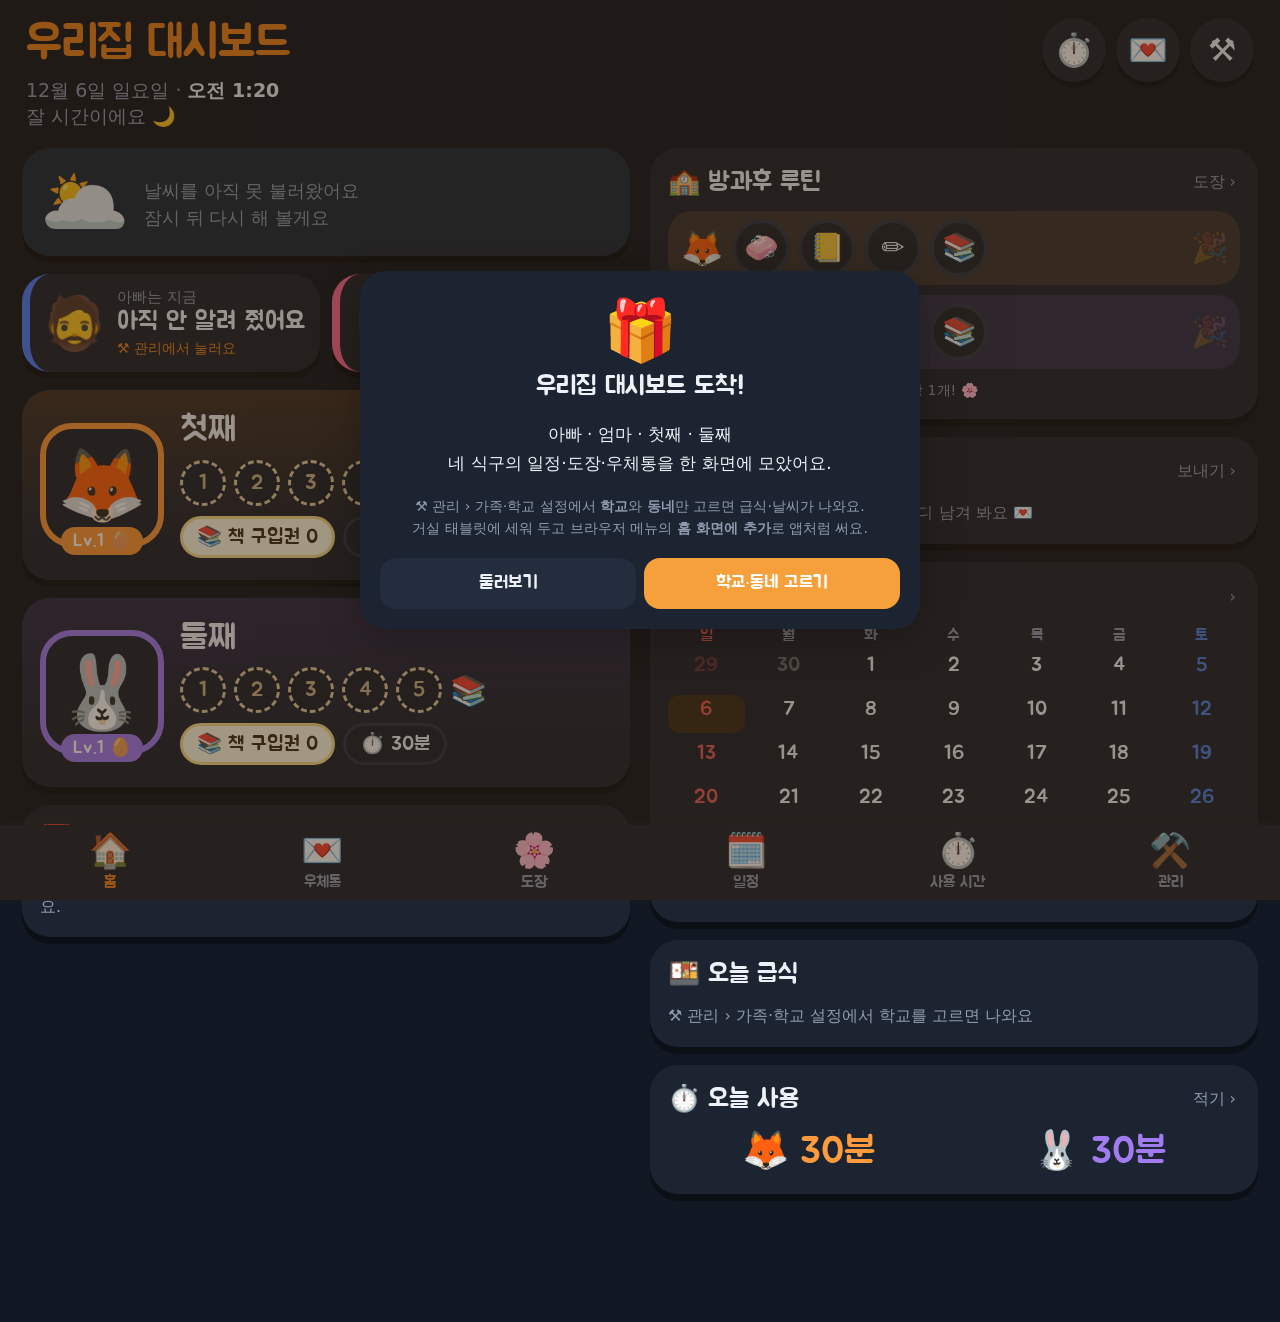
==== commit fda82c26: "우리집 대시보드 새 버전 Co-Authored-By: Claude Opus 5.5 <noreply@anthropic.com>" ====
--- a/index.html
+++ b/index.html
@@ -3,232 +3,317 @@
 <head>
 <meta charset="utf-8">
 <meta name="viewport" content="width=device-width,initial-scale=1,viewport-fit=cover">
-<meta name="theme-color" content="#fff4e6">
+<meta name="theme-color" content="#fbf1da">
 <meta name="mobile-web-app-capable" content="yes">
 <meta name="apple-mobile-web-app-capable" content="yes">
-<meta name="apple-mobile-web-app-title" content="우리집 보드">
+<meta name="apple-mobile-web-app-title" content="우리집 대시보드">
 <link rel="manifest" href="manifest.webmanifest">
 <link rel="icon" href="icon-192.png">
 <link rel="apple-touch-icon" href="icon-192.png">
 <link rel="preconnect" href="https://fonts.googleapis.com">
 <link rel="preconnect" href="https://fonts.gstatic.com" crossorigin>
 <link href="https://fonts.googleapis.com/css2?family=Jua&display=swap" rel="stylesheet">
-<title>우리집 보드</title>
+<title>우리집 대시보드</title>
 <style>
-:root{
-  --bg:#fff4e6;--card:#ffffff;--ink:#3b2f27;--sub:#8c7b6c;--line:#f1e3d0;--soft:#fff8ef;
-  --accent:#ff8a5c;--shadow:0 .6vmin 2vmin rgba(130,85,40,.10);--r:clamp(14px,2.2vmin,26px);
-  --fs:clamp(14px,1.9vmin,22px);
-  --sat:env(safe-area-inset-top,0px);--sab:env(safe-area-inset-bottom,0px);--sal:env(safe-area-inset-left,0px);--sar:env(safe-area-inset-right,0px);
-}
-body.night{--bg:#121722;--card:#1b2230;--ink:#e8edf6;--sub:#8e9ab0;--line:#283146;--soft:#222a3a;--shadow:none}
+:root{--bg:#fbf1da;--card:#ffffff;--ink:#3d2f22;--sub:#9a8670;--line:#f1e3c6;--soft:#fff8ea;--sh:#efdfbf;--orange:#e9831f;--sky:#e4f2fb;
+  --sat:env(safe-area-inset-top,0px);--sab:env(safe-area-inset-bottom,0px)}
+body.night{--bg:#121823;--card:#1d2431;--ink:#eef2f8;--sub:#8f9bb0;--line:#2c3547;--soft:#242d3d;--sh:#0b0f16;--sky:#1c2a3b}
 *{box-sizing:border-box;-webkit-tap-highlight-color:transparent}
-html,body{margin:0;height:100%;background:var(--bg);color:var(--ink);font-family:'Noto Sans KR','Noto Sans CJK KR','Apple SD Gothic Neo','Malgun Gothic',system-ui,sans-serif;font-size:var(--fs);transition:background .6s,color .6s}
+html,body{margin:0;background:var(--bg);color:var(--ink);font-family:'Noto Sans KR','Noto Sans CJK KR','Apple SD Gothic Neo','Malgun Gothic',system-ui,sans-serif;transition:background .5s}
 button{font:inherit;color:inherit}
 .j{font-family:'Jua','Noto Sans KR','Noto Sans CJK KR',sans-serif;font-weight:400}
-#app{position:fixed;inset:0;display:flex;flex-direction:column;gap:1.5vmin;padding:calc(var(--sat) + 1.6vmin) calc(var(--sar) + 1.8vmin) calc(var(--sab) + 1.6vmin) calc(var(--sal) + 1.8vmin)}
-.card{background:var(--card);border:1px solid var(--line);border-radius:var(--r);box-shadow:var(--shadow);padding:1.7vmin 2vmin;min-width:0;min-height:0}
-/* 머리줄 */
-header{display:grid;grid-template-columns:1.15fr 1.6fr 1.5fr;gap:1.5vmin}
-.hclock{display:flex;flex-direction:column;justify-content:center}
-.htitle{font-size:1.05em;color:var(--accent)}
-.htime{font-size:4.2em;line-height:1;letter-spacing:-.01em;margin-top:.15em}
-.hdate{font-size:1.05em;color:var(--sub);margin-top:.25em}
-.hwx{display:flex;align-items:center;gap:2vmin}
-.wxi{font-size:4.4em;line-height:1}
-.wxt{font-size:3.1em;line-height:1}
-.wxd{color:var(--sub);line-height:1.55;font-size:.95em}
-.wxd b{color:var(--ink);font-weight:700}
-.pm{display:inline-block;border-radius:1em;padding:.05em .6em;font-weight:800;font-size:.9em;color:#fff}
-.hside{display:flex;flex-direction:column;gap:1vmin}
-.chips{display:flex;flex-wrap:wrap;gap:.8vmin;align-content:flex-start;flex:1}
-.chip{background:var(--soft);border:1px solid var(--line);border-radius:2em;padding:.3em .8em;font-weight:700;font-size:.95em;white-space:nowrap}
-.chip.warn{background:#fff0e8;border-color:#ffc9ad;color:#d2541f}
-body.night .chip.warn{background:#3a2a24;border-color:#6b3f2c;color:#ffb08a}
-.tools{display:flex;gap:.8vmin;justify-content:flex-end}
-.tools button{border:1px solid var(--line);background:var(--soft);border-radius:1em;padding:.35em .8em;font-size:.95em;cursor:pointer}
-/* 본문 */
-main{flex:1;min-height:0;display:grid;grid-template-columns:1.15fr 1fr 1fr 1.15fr;gap:1.5vmin}
-.col{display:flex;flex-direction:column;overflow:hidden}
-.ch{display:flex;align-items:center;justify-content:space-between;font-size:1.25em;margin:.1em 0 .5em}
-.ch.s{font-size:1.05em;color:var(--sub);margin-top:.8em}
-.add{border:none;background:var(--accent);color:#fff;border-radius:1em;padding:.1em .7em;font-size:.85em;cursor:pointer;font-family:inherit}
-.scroll{overflow:auto;min-height:0;scrollbar-width:none}
-.scroll::-webkit-scrollbar{display:none}
-.ev{display:flex;align-items:center;gap:.6em;padding:.55em .6em;border-radius:.8em;margin-bottom:.35em;background:var(--soft);cursor:pointer}
-.ev .t{font-weight:800;min-width:3.2em;font-variant-numeric:tabular-nums}
-.ev .who{font-weight:800;font-size:.8em;color:#fff;border-radius:1em;padding:.1em .6em;white-space:nowrap}
-.ev .ti{flex:1;min-width:0;overflow:hidden;text-overflow:ellipsis;white-space:nowrap}
-.ev.past{opacity:.42}
-.ev.next{outline:2px solid var(--accent);background:transparent}
-.ev.next .t::after{content:' 다음';color:var(--accent);font-size:.75em}
-.ev.school{cursor:default}
-.empty{color:var(--sub);font-size:.92em;line-height:1.6;padding:.4em .2em}
+#wrap{max-width:760px;margin:0 auto;padding:calc(var(--sat) + 14px) 14px calc(var(--sab) + 110px)}
+.view{display:none}.view.on{display:block}
+.card{background:var(--card);border-radius:28px;box-shadow:0 7px 0 var(--sh);padding:18px;margin-bottom:18px;break-inside:avoid}
+.ttl{display:flex;align-items:center;justify-content:space-between;gap:8px;margin-bottom:12px}
+.ttl h2{font-family:'Jua',sans-serif;font-weight:400;font-size:26px;margin:0;display:flex;align-items:center;gap:8px}
+.more{background:none;border:none;color:var(--sub);font-size:16px;cursor:pointer;padding:4px}
+.empty{color:var(--sub);font-size:16px;line-height:1.6}
+.hint{color:var(--sub);font-size:14px;line-height:1.6;margin-top:8px}
+@media (min-width:1000px) and (orientation:landscape){
+  #wrap{max-width:1320px;padding-left:22px;padding-right:22px}
+  .grid2{columns:2;column-gap:20px}
+}
+/* 머리 */
+.top{display:flex;align-items:flex-start;justify-content:space-between;gap:10px;margin:4px 4px 18px}
+.top h1{font-family:'Jua',sans-serif;font-weight:400;color:var(--orange);font-size:clamp(30px,7.4vw,46px);margin:0;line-height:1.1}
+.top .d{color:var(--sub);font-size:clamp(15px,3.7vw,19px);margin-top:8px;line-height:1.4}
+.rbtns{display:flex;gap:10px;flex:none}
+.rbtn{width:clamp(50px,12vw,64px);height:clamp(50px,12vw,64px);border-radius:50%;background:var(--card);box-shadow:0 5px 0 var(--sh);border:none;font-size:clamp(24px,6vw,32px);cursor:pointer;display:flex;align-items:center;justify-content:center}
+.shout{background:linear-gradient(135deg,#fff1b8,#ffe08a);color:#5a3d00;border-radius:24px;box-shadow:0 7px 0 #f0cf6a;padding:16px 18px;margin-bottom:18px;font-family:'Jua',sans-serif;font-size:clamp(22px,5.4vw,30px);display:flex;gap:10px;align-items:center;break-inside:avoid}
+.shout small{display:block;font-family:'Noto Sans KR',sans-serif;font-size:13px;opacity:.75}
+/* 날씨 */
+.wx{background:var(--sky);display:flex;align-items:center;gap:14px}
+.wx .ic{font-size:clamp(52px,13vw,72px);line-height:1}
+.wx .t{font-family:'Jua',sans-serif;font-size:clamp(44px,11vw,60px);line-height:1}
+.wx .s{color:var(--sub);font-size:clamp(15px,3.8vw,18px);line-height:1.5;margin-top:4px}
+.pmb{margin-left:auto;border-radius:22px;padding:10px 16px;color:#fff;text-align:center;font-family:'Jua',sans-serif;font-size:clamp(18px,4.4vw,24px);line-height:1.15;flex:none}
+.pmb small{display:block;font-size:.72em;opacity:.95}
+/* 부모 */
+.prow{display:grid;grid-template-columns:1fr 1fr;gap:12px;margin-bottom:18px;break-inside:avoid}
+.pc{margin:0;border-left:8px solid;display:flex;gap:10px;align-items:center;cursor:pointer;padding:14px 12px;min-width:0}
+.pc .av{font-size:clamp(38px,10vw,52px);flex:none;text-align:center;line-height:1}
+.pc .av small{display:block;font-size:12px;color:var(--sub);margin-top:4px;font-family:'Noto Sans KR',sans-serif}
+.pc .l1{color:var(--sub);font-size:15px}
+.pc .l1 b{color:var(--ink)}
+.pc .l2{font-family:'Jua',sans-serif;font-size:clamp(19px,4.8vw,25px);line-height:1.2;word-break:keep-all}
+.pc .l3{color:var(--sub);font-size:13px;margin-top:4px}
+.pc .l4{color:var(--orange);font-size:14px;margin-top:2px;line-height:1.4}
+.pill{display:inline-block;border-radius:20px;padding:3px 11px;font-family:'Jua',sans-serif;font-size:15px;color:#fff;margin-top:5px;white-space:nowrap}
 /* 아이 카드 */
-.kid{display:flex;flex-direction:column;overflow:hidden;padding:0}
-.kh{display:flex;align-items:center;gap:.5em;padding:1.4vmin 2vmin;color:#fff}
-.ke{font-size:2.2em;line-height:1;background:#ffffff40;border-radius:50%;width:1.5em;height:1.5em;display:flex;align-items:center;justify-content:center}
-.kn{font-size:1.9em;line-height:1}
-.kg{font-size:.85em;opacity:.9;margin-top:.2em}
-.kb{flex:1;min-height:0;display:flex;flex-direction:column;padding:1.2vmin 1.8vmin 1.6vmin;gap:1vmin}
-.rt{display:flex;flex-direction:column;gap:.45em;overflow:auto;min-height:0;scrollbar-width:none}
-.ri{display:flex;align-items:center;gap:.6em;border:2px solid var(--line);background:var(--card);border-radius:.9em;padding:.5em .7em;text-align:left;cursor:pointer;font-size:1.02em;transition:transform .1s}
-.ri:active{transform:scale(.97)}
-.ri .bx{flex:none;width:1.35em;height:1.35em;border-radius:.4em;border:2px solid #d9c7b2;display:flex;align-items:center;justify-content:center;font-size:.9em;color:#fff}
-.ri.done{background:var(--soft)}
-.ri.done .lb{text-decoration:line-through;color:var(--sub)}
-.stars{background:var(--soft);border-radius:1em;padding:.7em .8em}
-.sl{display:flex;justify-content:space-between;align-items:baseline;font-size:1.3em}
-.sl small{font-size:.65em;color:var(--sub);font-family:'Noto Sans KR',sans-serif}
-.bar{height:.75em;background:var(--line);border-radius:1em;overflow:hidden;margin:.45em 0}
-.bar i{display:block;height:100%;border-radius:1em;transition:width .5s}
-.rw{font-size:.88em;color:var(--sub);display:flex;flex-wrap:wrap;justify-content:space-between;align-items:center;gap:.4em}
-.rw .sbtn{margin-left:auto}
-.rw span{overflow:hidden;text-overflow:ellipsis;white-space:nowrap}
-.sbtn{display:flex;gap:.4em}
-.sbtn button{border:1px solid var(--line);background:var(--card);border-radius:1em;padding:.15em .6em;cursor:pointer;font-size:.95em}
-.goal{border:none!important;color:#fff;font-weight:800;animation:pulse 1.4s infinite}
-@keyframes pulse{50%{transform:scale(1.06)}}
-.sup{font-size:.92em;border:2px dashed var(--line);border-radius:.9em;padding:.5em .7em;cursor:pointer;line-height:1.45}
-.sup b{display:block;font-size:.85em;color:var(--sub)}
-/* 오른쪽 */
-.meal{background:var(--soft);border-radius:1em;padding:.6em .8em;line-height:1.6;font-size:.98em}
-.meal .ms{font-size:.8em;color:var(--sub);margin-bottom:.2em}
-.meal + .meal{margin-top:.5em}
-.dd{display:flex;align-items:center;gap:.6em;padding:.35em .2em;border-bottom:1px dashed var(--line)}
-.dd:last-child{border-bottom:none}
-.dd .n{font-family:'Jua',sans-serif;min-width:3.6em;text-align:center;border-radius:1em;padding:.05em .5em;background:var(--accent);color:#fff;font-size:.95em}
-.dd .n.far{background:#c9b8a6}
-.dd .x{flex:1;min-width:0;overflow:hidden;text-overflow:ellipsis;white-space:nowrap}
-.dd .w{font-size:.8em;color:var(--sub)}
-.memos{display:grid;grid-template-columns:1fr 1fr;gap:.6em}
-.memo{border-radius:.6em;padding:.6em .7em;font-size:.92em;line-height:1.45;color:#3b2f27;cursor:pointer;min-height:3.4em;white-space:pre-wrap;word-break:break-all;box-shadow:0 2px 6px rgba(0,0,0,.06);transform:rotate(-.6deg)}
-.memo:nth-child(even){transform:rotate(.7deg)}
+.kc{display:flex;gap:16px;align-items:center;cursor:pointer;padding:22px 18px}
+.kav{position:relative;flex:none;width:clamp(92px,22vw,124px);height:clamp(92px,22vw,124px);border-radius:32px;border:6px solid;background:var(--card);display:flex;align-items:center;justify-content:center;font-size:clamp(54px,13vw,72px)}
+.lv{position:absolute;bottom:-14px;left:50%;transform:translateX(-50%);color:#fff;border-radius:16px;padding:2px 12px;font-family:'Jua',sans-serif;font-size:18px;white-space:nowrap}
+.kn{font-family:'Jua',sans-serif;font-size:clamp(26px,6.4vw,34px);line-height:1.1}
+.kn small{font-family:'Noto Sans KR',sans-serif;font-size:14px;color:var(--sub);margin-left:6px}
+.stamps{display:flex;gap:clamp(4px,1.4vw,8px);align-items:center;margin:10px 0;flex-wrap:wrap}
+.st{width:clamp(34px,8.4vw,46px);height:clamp(34px,8.4vw,46px);border-radius:50%;border:3px dashed #e2cea3;display:flex;align-items:center;justify-content:center;color:#c8b38a;font-family:'Jua',sans-serif;font-size:clamp(16px,4vw,21px);background:var(--card)}
+.st.on{border-style:solid;font-size:clamp(20px,5vw,26px)}
+.chips{display:flex;flex-wrap:wrap;gap:8px}
+.chip{border-radius:22px;padding:5px 14px;font-family:'Jua',sans-serif;font-size:clamp(16px,4.2vw,20px);border:3px solid #f3dc8c;background:#fffbe6;color:#3d2f22;white-space:nowrap}
+.chip.w{border-color:var(--line);background:var(--card);color:var(--ink)}
+/* 일정 블록 */
+.blk{border-radius:20px;padding:12px 16px;margin-bottom:10px}
+.blk .who{font-family:'Jua',sans-serif;font-size:18px;margin-bottom:4px}
+.er{display:flex;gap:10px;align-items:baseline;font-size:17px;line-height:1.7}
+.er .t{font-family:'Jua',sans-serif;min-width:52px;color:#6b5a48}
+body.night .er .t{color:var(--sub)}
+.er.past{opacity:.45}
+.sup{font-size:15px;color:#6b5a48;margin-top:2px}
+body.night .sup{color:var(--sub)}
+/* 루틴 */
+.rr{display:flex;align-items:center;gap:8px;border-radius:24px;padding:8px 12px;margin-bottom:10px}
+.rr .a{font-size:34px;flex:none;width:44px;text-align:center}
+.ri{width:clamp(46px,11vw,58px);height:clamp(46px,11vw,58px);border-radius:50%;border:4px solid;background:var(--card);font-size:clamp(22px,5.6vw,28px);display:flex;align-items:center;justify-content:center;cursor:pointer;transition:transform .12s;flex:none;padding:0}
+.ri:active{transform:scale(.9)}
+.ri.off{border-color:var(--line)!important;filter:grayscale(.15)}
+.ri.on{box-shadow:inset 0 0 0 30px rgba(255,255,255,.0)}
+.party{margin-left:auto;font-size:30px;opacity:.25;transition:opacity .3s}
+.party.on{opacity:1;animation:pop .6s}
+@keyframes pop{50%{transform:scale(1.4)}}
+/* 우체통 */
+.mrow{display:flex;gap:12px;margin-bottom:14px}
+.mav{width:56px;height:56px;border-radius:50%;border:4px solid;display:flex;align-items:center;justify-content:center;font-size:30px;flex:none;background:var(--card)}
+.mb{flex:1;min-width:0}
+.mmeta{color:var(--sub);font-size:14px;display:flex;align-items:center;gap:8px}
+.mmeta button{background:none;border:none;font-size:18px;cursor:pointer;padding:0 2px}
+.mtxt{font-family:'Jua',sans-serif;font-size:clamp(22px,5.6vw,28px);line-height:1.3;word-break:break-all;background:var(--card);border-radius:0 18px 18px 18px;padding:6px 14px 8px;box-shadow:0 3px 0 var(--sh);display:inline-block;margin-top:4px}
+.qrs{display:flex;flex-wrap:wrap;gap:6px;margin-top:8px}
+.qr{border:3px solid #efdcae;background:var(--card);border-radius:20px;padding:4px 12px;font-family:'Jua',sans-serif;font-size:16px;cursor:pointer}
+.mprev{border:3px solid #efdcae;border-radius:18px;padding:8px 14px;margin-bottom:8px;background:var(--soft)}
+.mprev .m{font-size:13px;color:var(--sub)}
+.mprev .x{font-size:18px}
+.who-row{display:flex;gap:10px;flex-wrap:wrap;margin:6px 0 12px}
+.wb{border:4px solid var(--line);background:var(--soft);border-radius:22px;padding:8px 12px;cursor:pointer;text-align:center;min-width:72px}
+.wb span{display:block;font-size:32px;line-height:1.1}
+.wb b{font-family:'Jua',sans-serif;font-weight:400;font-size:16px}
+.lbl{font-family:'Jua',sans-serif;font-size:18px;color:var(--sub)}
+/* 달력 */
+.cal{display:grid;grid-template-columns:repeat(7,1fr);gap:6px}
+.cal .h{text-align:center;font-family:'Jua',sans-serif;color:var(--sub);font-size:16px}
+.cd{border:2px solid var(--line);border-radius:14px;min-height:clamp(56px,13vw,92px);padding:4px 5px;cursor:pointer;overflow:hidden;background:var(--card)}
+.cd .n{font-family:'Jua',sans-serif;font-size:clamp(15px,3.8vw,20px)}
+.cd.sun .n{color:#e05a5a}.cd.sat .n{color:#4a7fe0}.cd.out{opacity:.35}
+.cd.today{border:3px solid var(--orange);background:#fff3e0}
+body.night .cd.today{background:#3a2c1c}
+.cd.sel{outline:3px solid #7aa7ff}
+.cc{font-size:11px;border-radius:8px;padding:1px 4px;margin-top:2px;white-space:nowrap;overflow:hidden;text-overflow:ellipsis;color:#3d2f22}
+.mini .cd{min-height:auto;border:none;background:none;text-align:center;padding:2px 0;cursor:pointer}
+.mini .cd.today{background:#fff3e0;border-radius:12px;border:none}
+.dots{display:flex;justify-content:center;gap:3px;height:8px;margin-top:1px}
+.dots i{width:7px;height:7px;border-radius:50%}
+.dd{display:flex;align-items:center;gap:10px;border:3px solid #efdcae;background:var(--soft);border-radius:20px;padding:10px 14px;margin-bottom:10px}
+.dd .ic{font-size:26px}
+.dd .x{flex:1;min-width:0}
+.dd .x b{font-family:'Jua',sans-serif;font-weight:400;font-size:19px;display:block;white-space:nowrap;overflow:hidden;text-overflow:ellipsis}
+.dd .x small{color:var(--sub);font-size:14px}
+.dd .dot{width:14px;height:14px;border-radius:50%;flex:none}
+.dd .n{background:#e3efff;color:#2f6fd6;font-family:'Jua',sans-serif;border-radius:16px;padding:3px 12px;font-size:18px;flex:none}
+.dd .del{background:none;border:none;font-size:20px;cursor:pointer}
+.tabs{display:flex;gap:8px;flex-wrap:wrap;align-items:center}
+.tb{border:none;border-radius:22px;padding:10px 16px;font-family:'Jua',sans-serif;font-size:18px;cursor:pointer;background:var(--soft);box-shadow:0 4px 0 var(--sh)}
+.tb.on{background:#f5a03a;color:#fff;box-shadow:0 4px 0 #d07f1c}
+.tb.pur{background:#6b5ce7;color:#fff;box-shadow:0 4px 0 #4d3fc4}
+.legend{display:flex;flex-wrap:wrap;gap:12px;color:var(--sub);font-size:15px;margin-top:12px}
+.ev2{display:flex;align-items:center;gap:10px;border-radius:16px;padding:10px 12px;margin-bottom:8px;cursor:pointer}
+.ev2 .t{font-family:'Jua',sans-serif;min-width:54px}
+.ev2 .x{flex:1;min-width:0}
+.ev2 .x small{display:block;color:#6b5a48;font-size:13px}
+.ev2.skip{opacity:.45;text-decoration:line-through}
+.tt{width:100%;border-collapse:separate;border-spacing:0 6px}
+.tt td{vertical-align:top;padding:6px 8px;font-size:16px}
+.tt td:first-child{font-family:'Jua',sans-serif;width:44px;font-size:20px}
+/* 도장·사용 시간 */
+.bigst{display:flex;gap:10px;justify-content:center;margin:16px 0;flex-wrap:wrap}
+.bigst .st{width:clamp(42px,11vw,66px);height:clamp(42px,11vw,66px);font-size:clamp(22px,5.4vw,32px)}
+.btn{border:none;border-radius:20px;padding:12px 18px;font-family:'Jua',sans-serif;font-size:19px;cursor:pointer;background:var(--soft);box-shadow:0 4px 0 var(--sh);color:var(--ink)}
+.btn.pri{background:#f5a03a;color:#fff;box-shadow:0 4px 0 #d07f1c}
+.btn.grn{background:#3cbf7a;color:#fff;box-shadow:0 4px 0 #279a5d}
+.btn.red{background:#ef6b5b;color:#fff;box-shadow:0 4px 0 #c94a3c}
+.brow{display:flex;gap:10px;flex-wrap:wrap;margin-top:10px}
+.log{font-size:15px;color:var(--sub);line-height:1.8;margin-top:10px}
+.remain{font-family:'Jua',sans-serif;font-size:clamp(40px,10vw,56px);line-height:1.1}
+.bar{height:14px;background:var(--line);border-radius:10px;overflow:hidden;margin:10px 0}
+.bar i{display:block;height:100%;border-radius:10px}
+/* 관리 */
+.sw{position:relative;width:64px;height:36px;border-radius:20px;background:#d9cdb6;border:none;cursor:pointer;flex:none;transition:background .2s}
+.sw::after{content:'';position:absolute;top:4px;left:4px;width:28px;height:28px;border-radius:50%;background:#fff;transition:left .2s}
+.sw.on{background:#3cbf7a}.sw.on::after{left:32px}
+.opt{display:flex;flex-wrap:wrap;gap:8px;margin:6px 0 10px}
+.ob{border:3px solid var(--line);background:var(--card);border-radius:20px;padding:6px 14px;font-family:'Jua',sans-serif;font-size:17px;cursor:pointer}
+.ob.on{border-color:#f5a03a;background:#fff3e0;color:#3d2f22}
+.inp{width:100%;font:inherit;font-size:17px;border:3px solid var(--line);background:var(--card);color:var(--ink);border-radius:18px;padding:12px 14px}
+.irow{display:flex;gap:8px;align-items:center}
+.irow .inp{flex:1;min-width:0}
+.shop{display:flex;align-items:center;gap:10px;font-size:18px;padding:6px 2px;border-bottom:1px dashed var(--line)}
+.shop.done span{text-decoration:line-through;color:var(--sub)}
+.shop button{background:none;border:none;font-size:20px;cursor:pointer}
+/* 하단 탭 */
+#nav{position:fixed;left:0;right:0;bottom:0;background:var(--card);box-shadow:0 -3px 14px rgba(120,90,40,.08);display:flex;justify-content:space-around;padding:8px 4px calc(var(--sab) + 8px);z-index:20}
+#nav button{all:unset;flex:1;text-align:center;font-family:'Jua',sans-serif;font-size:clamp(13px,3.4vw,16px);color:var(--sub);cursor:pointer;position:relative;max-width:140px}
+#nav button span{display:block;font-size:clamp(26px,7vw,34px);line-height:1.15}
+#nav button.on{color:var(--orange)}
+.badge{position:absolute;top:-4px;left:56%;background:#ff4d4f;color:#fff;border-radius:12px;font-size:12px;padding:1px 7px;font-family:sans-serif;font-weight:700}
 /* 팝업 */
-.sheet{position:fixed;inset:0;background:rgba(40,25,10,.45);display:none;align-items:center;justify-content:center;z-index:50;padding:16px}
+.sheet{position:fixed;inset:0;background:rgba(50,30,10,.45);display:none;align-items:center;justify-content:center;z-index:50;padding:14px}
 .sheet.on{display:flex}
-.box{background:var(--card);color:var(--ink);border-radius:22px;width:min(520px,100%);max-height:92vh;overflow:auto;padding:20px;box-shadow:0 10px 40px rgba(0,0,0,.25);font-size:16px}
-.box h2{margin:0 0 12px;font-family:'Jua',sans-serif;font-weight:400;font-size:24px}
-.box h3{margin:18px 0 8px;font-size:15px;color:var(--accent)}
+.box{background:var(--card);color:var(--ink);border-radius:26px;width:min(560px,100%);max-height:92vh;overflow:auto;padding:20px;box-shadow:0 10px 40px rgba(0,0,0,.25);font-size:16px}
+.box h2{margin:0 0 12px;font-family:'Jua',sans-serif;font-weight:400;font-size:26px}
+.box h3{margin:18px 0 6px;font-family:'Jua',sans-serif;font-weight:400;font-size:19px;color:var(--orange)}
 .box label{display:block;font-size:13px;color:var(--sub);margin:10px 0 4px}
-.box input[type=text],.box input[type=number],.box input[type=time],.box input[type=date],.box textarea,.box select{width:100%;font:inherit;font-size:16px;color:var(--ink);background:var(--soft);border:1px solid var(--line);border-radius:12px;padding:10px 12px}
-.box textarea{min-height:90px;resize:vertical}
-.pills{display:flex;flex-wrap:wrap;gap:6px}
-.pills button{border:2px solid var(--line);background:var(--soft);border-radius:2em;padding:6px 12px;cursor:pointer;font-weight:700}
-.pills button.on{color:#fff;border-color:transparent}
+.box input[type=text],.box input[type=number],.box input[type=time],.box input[type=date],.box textarea,.box select{width:100%;font:inherit;font-size:16px;color:var(--ink);background:var(--soft);border:2px solid var(--line);border-radius:14px;padding:10px 12px}
+.row2{display:flex;gap:8px}.row2>*{flex:1;min-width:0}
 .btns{display:flex;gap:8px;margin-top:18px}
-.btns button{flex:1;border:none;border-radius:14px;padding:13px;font-weight:800;cursor:pointer;background:var(--soft);font-size:16px}
-.btns .pri{background:var(--accent);color:#fff}
+.btns button{flex:1;border:none;border-radius:16px;padding:14px;font-family:'Jua',sans-serif;font-size:18px;cursor:pointer;background:var(--soft)}
+.btns .pri{background:#f5a03a;color:#fff}
 .btns .del{background:#ffe3e0;color:#d63a2f;flex:.6}
-.row2{display:flex;gap:8px}.row2>*{flex:1;min-width:0}
-.hint{font-size:12.5px;color:var(--sub);line-height:1.6;margin-top:6px}
-.res button{display:block;width:100%;text-align:left;border:1px solid var(--line);background:var(--soft);border-radius:10px;padding:8px 10px;margin-top:6px;cursor:pointer}
+.pset{border:2px solid var(--line);border-radius:18px;padding:4px 14px 14px;margin-top:10px}
+.res button{display:block;width:100%;text-align:left;border:1px solid var(--line);background:var(--soft);border-radius:12px;padding:8px 10px;margin-top:6px;cursor:pointer}
 .res small{color:var(--sub)}
-.kidset{border:1px solid var(--line);border-radius:16px;padding:4px 14px 14px;margin-top:10px}
 .pin{display:flex;justify-content:center;gap:14px;margin:8px 0 14px}
-.pin i{width:16px;height:16px;border-radius:50%;border:2px solid var(--accent)}
-.pin i.f{background:var(--accent)}
+.pin i{width:16px;height:16px;border-radius:50%;border:2px solid #f5a03a}
+.pin i.f{background:#f5a03a}
 .pad{display:grid;grid-template-columns:repeat(3,1fr);gap:8px}
-.pad button{border:none;background:var(--soft);border-radius:14px;padding:14px;font-size:22px;font-weight:800;cursor:pointer}
-.big{font-size:56px;text-align:center;margin:4px 0}
+.pad button{border:none;background:var(--soft);border-radius:16px;padding:14px;font-size:24px;font-weight:800;cursor:pointer}
+.big{font-size:60px;text-align:center;margin:4px 0}
 .center{text-align:center}
-#toast{position:fixed;left:50%;bottom:calc(var(--sab) + 24px);transform:translateX(-50%);background:#3b2f27;color:#fff;border-radius:2em;padding:10px 20px;font-weight:700;opacity:0;transition:opacity .3s;z-index:60;pointer-events:none;font-size:16px;white-space:nowrap}
+.alarm{font-family:'Jua',sans-serif;font-size:clamp(28px,7vw,40px);text-align:center;line-height:1.3}
+#toast{position:fixed;left:50%;bottom:calc(var(--sab) + 100px);transform:translateX(-50%);background:#3d2f22;color:#fff;border-radius:2em;padding:11px 22px;font-weight:700;opacity:0;transition:opacity .3s;z-index:60;pointer-events:none;font-size:16px;white-space:nowrap}
 #toast.on{opacity:1}
-.boom{position:fixed;z-index:70;pointer-events:none;font-size:34px;animation:boom 1.3s ease-out forwards}
+.boom{position:fixed;z-index:70;pointer-events:none;font-size:36px;animation:boom 1.3s ease-out forwards}
 @keyframes boom{to{transform:translate(var(--dx),var(--dy)) rotate(var(--rt));opacity:0}}
-/* 세로 화면 · 폰 */
-@media (orientation:portrait), (max-width:900px){
-  #app{position:static;min-height:100%;overflow:visible}
-  html,body{height:auto;overflow:auto}
-  header{grid-template-columns:1fr 1fr}
-  .hside{grid-column:1/-1}
-  main{grid-template-columns:1fr 1fr;grid-auto-rows:minmax(0,auto)}
-  #cSched,#cRight{grid-column:1/-1}
-  .col,.kid{overflow:visible}
-  :root{--fs:clamp(14px,2.3vmin,20px)}
-}
-@media (max-width:560px){
-  header{grid-template-columns:1fr}
-  main{grid-template-columns:1fr}
-  .htime{font-size:3.6em}
-  :root{--fs:15px}
-}
+@media (max-width:420px){.prow{gap:8px}.pc{padding:12px 8px;border-left-width:6px}.pc .l1{font-size:13px}}
 </style>
 </head>
 <body>
-<div id="app">
-  <header>
-    <div class="card hclock">
-      <div class="htitle j" id="hTitle">우리집</div>
-      <div class="htime j" id="hTime">--:--</div>
-      <div class="hdate" id="hDate"></div>
+<div id="wrap">
+  <!-- 홈 -->
+  <section class="view on" id="v-home">
+    <div class="top">
+      <div><h1 id="hTitle">우리집 대시보드</h1><div class="d" id="hDate"></div></div>
+      <div class="rbtns"><button class="rbtn" data-go="time" title="사용 시간">⏱️</button><button class="rbtn" data-go="mail" title="우체통">💌</button><button class="rbtn" data-go="admin" title="관리">⚒️</button></div>
     </div>
-    <div class="card hwx" id="hWx"><div class="wxi">⛅</div><div class="wxd">날씨 불러오는 중…</div></div>
-    <div class="card hside">
-      <div class="chips" id="hChips"></div>
-      <div class="tools"><button id="tFull">⛶ 전체화면</button><button id="tSet">⚙ 설정</button></div>
+    <div id="hShout"></div>
+    <div class="grid2">
+      <div class="card wx" id="hWx"><div class="ic">⛅</div><div class="s">날씨 불러오는 중…</div></div>
+      <div class="prow" id="hParents"></div>
+      <div id="hKids"></div>
+      <div class="card"><div class="ttl"><h2>📅 오늘 일정·준비물</h2><button class="more" data-go="cal" id="hTodayLbl"></button></div><div id="hToday"></div></div>
+      <div class="card"><div class="ttl"><h2>🏫 방과후 루틴</h2><button class="more" data-go="stamp">도장 ›</button></div><div id="hRoutine"></div><div class="hint">아이콘을 누르면 체크돼요 · 다 하면 도장 1개! 🌸</div></div>
+      <div class="card"><div class="ttl"><h2>💌 우체통</h2><button class="more" data-go="mail">보내기 ›</button></div><div id="hMail"></div></div>
+      <div class="card"><div class="ttl"><h2 id="hCalTtl">🗓️ 이번 달 우리가족</h2><button class="more" data-go="cal">›</button></div><div class="cal mini" id="hCal"></div><div style="margin-top:14px" id="hUp"></div></div>
+      <div class="card"><div class="ttl"><h2 id="hMealTtl">🍱 오늘 급식</h2></div><div id="hMeal"></div></div>
+      <div class="card"><div class="ttl"><h2>⏱️ 오늘 사용</h2><button class="more" data-go="time">적기 ›</button></div><div id="hTime" style="display:flex;justify-content:space-around;flex-wrap:wrap;gap:10px"></div></div>
+      <div id="hShop"></div>
     </div>
-  </header>
-  <main>
-    <section class="card col" id="cSched">
-      <div class="ch j"><span>📅 오늘 일정</span><button class="add" id="addEv">＋ 일정</button></div>
-      <div class="scroll" style="flex:1">
-        <div id="evToday"></div>
-        <div class="ch s j">내일</div>
-        <div id="evTmr"></div>
-      </div>
-    </section>
-    <section class="card kid" data-i="0"></section>
-    <section class="card kid" data-i="1"></section>
-    <section class="card col" id="cRight">
-      <div class="scroll" style="flex:1">
-        <div class="ch j"><span id="mealTitle">🍱 오늘 급식</span></div>
-        <div id="meal"></div>
-        <div class="ch j" style="margin-top:.7em"><span>🏫 학교 일정 · D-day</span></div>
-        <div id="dday"></div>
-        <div class="ch j" style="margin-top:.7em"><span>📝 가족 메모</span><button class="add" id="addMemo">＋</button></div>
-        <div class="memos" id="memos"></div>
-      </div>
-    </section>
-  </main>
+  </section>
+  <!-- 우체통 -->
+  <section class="view" id="v-mail">
+    <div class="card"><div class="ttl" style="margin:0"><h2 style="font-size:32px">💌 우체통</h2></div></div>
+    <div class="card"><div class="ttl"><h2>📨 가족 대화</h2></div><div id="mList"></div></div>
+    <div class="card" id="mCompose"></div>
+  </section>
+  <!-- 도장 -->
+  <section class="view" id="v-stamp">
+    <div class="card"><div class="ttl" style="margin:0"><h2 style="font-size:32px">🌸 도장판</h2></div><div class="hint" id="sHint"></div></div>
+    <div id="sList"></div>
+  </section>
+  <!-- 일정 -->
+  <section class="view" id="v-cal">
+    <div class="card">
+      <div class="ttl"><h2 style="font-size:30px" id="cTtl">🗓️</h2></div>
+      <div class="tabs"><button class="tb" id="cMonth">🗓️ 달력</button><button class="tb" id="cWeek">📘 학원 시간표</button><button class="tb" id="cPrev">‹</button><button class="tb" id="cNow">이번달</button><button class="tb" id="cNext">›</button></div>
+      <div class="tabs" style="margin-top:12px"><button class="tb on" id="cAdd">＋ 일정·준비물</button><button class="tb pur" id="cAcad">📘 학원 등록</button></div>
+    </div>
+    <div class="card" id="cBody"></div>
+    <div class="card" id="cDay"></div>
+    <div class="card"><div class="ttl"><h2>📌 다가오는 일정</h2></div><div id="cUp"></div></div>
+  </section>
+  <!-- 사용 시간 -->
+  <section class="view" id="v-time">
+    <div class="card"><div class="ttl" style="margin:0"><h2 style="font-size:32px">⏱️ 사용 시간</h2></div><div class="hint">태블릿·게임·유튜브 시간을 아이별로 적어요. ▶ 시작을 누르면 시간이 줄어들고, 다 쓰면 알려줘요.</div></div>
+    <div id="tList"></div>
+  </section>
+  <!-- 관리 -->
+  <section class="view" id="v-admin">
+    <div class="card"><div class="ttl" style="margin:0"><h2 style="font-size:32px">⚒️ 관리</h2></div><div class="hint">이 화면 정보는 이 기기에 저장돼요. 거실 태블릿 한 대에 띄워 두고 같이 써요.</div></div>
+    <div class="card"><div class="ttl"><h2>📍 엄마·아빠 지금</h2></div><div id="aStatus"></div></div>
+    <div class="card" id="aAlarm"></div>
+    <div class="card"><div class="ttl"><h2>📢 태블릿에 한마디</h2></div><div class="irow"><input class="inp" id="aShout" placeholder="예: 숙제 먼저 하고 놀기!"><button class="btn pri" id="aShoutOn">띄우기</button><button class="btn" id="aShoutOff">내리기</button></div></div>
+    <div class="card"><div class="ttl"><h2>🛒 장보기</h2></div><div id="aShop"></div><div class="irow" style="margin-top:10px"><input class="inp" id="aShopIn" placeholder="우유, 계란…"><button class="btn pri" id="aShopAdd">추가</button></div></div>
+    <div class="card"><div class="ttl"><h2>⚡ 빠른 메뉴</h2></div><div class="brow"><button class="btn pri" id="aSet">⚙️ 가족·학교 설정</button><button class="btn" id="aFull">⛶ 전체화면</button><button class="btn" id="aVoice">🔊 소리 확인</button><button class="btn" id="aBackup">💾 옮기기·백업</button></div></div>
+  </section>
 </div>
+<nav id="nav">
+  <button data-t="home" class="on"><span>🏠</span>홈</button>
+  <button data-t="mail"><span>💌</span>우체통<i class="badge" id="mBadge" style="display:none"></i></button>
+  <button data-t="stamp"><span>🌸</span>도장</button>
+  <button data-t="cal"><span>🗓️</span>일정</button>
+  <button data-t="time"><span>⏱️</span>사용 시간</button>
+  <button data-t="admin"><span>⚒️</span>관리</button>
+</nav>
 <div class="sheet" id="sheet"><div class="box" id="box"></div></div>
 <div id="toast"></div>
 
 <script>
 'use strict';
-/* =========================================================
-   우리집 보드 — 가족 대시보드 (한 기기에 저장되는 방식)
-   ========================================================= */
-const COLORS = {dad:'#4d96ff', mom:'#ff6b9a', all:'#9b7bff'};
-const KID_COLORS = ['#ff9f1c','#2ec4b6','#ff6f91','#7b8cff','#5cb85c','#e0a800'];
-const KID_EMOJI = ['👧','🧒','👦','🐰','🐱','🦄','🌸','⭐','🐶','🐻'];
-const DEF_ROUTINE = ['🪥 양치하기','✏️ 숙제하기','📖 책 읽기 20분','🎒 알림장·가방 챙기기','🧸 장난감 정리'];
+/* =====================================================
+   우리집 대시보드 — 거실 태블릿용 (이 기기에 저장)
+   가족 이름은 선물 링크(#g=...)로만 들어가요
+   ===================================================== */
+const P_EMO = ['🧔','👨','👨‍🦱','🧑','👩','👩‍🦰','👱‍♀️','🐻','🐼','🦁'];
+const K_EMO = ['🦊','🐰','🐱','🐯','🐶','🐼','🐨','🦄','🐥','🐹'];
+const COLORS = ['#ff9b3d','#a07cf0','#2ec4b6','#ff6b9a','#4d7cff','#45b36b','#e0a800'];
+const R_ICONS = [['🧼','씻기'],['📒','알림장'],['✏️','숙제'],['📚','책 읽기'],['🪥','양치'],['🎒','가방 챙기기'],['🧸','정리'],['🎹','연습'],['🥛','우유 마시기'],['🛏️','이불 개기']];
+const LV_EMO = ['🥚','🐣','🐤','🐥','🐔','🦅','🦚','🦄'];
+const QUICK = ['사랑해 ❤️','알았어 👍','곧 갈게 🚗','잘했어 👏','전화할게 📞','안 돼 🙅','배고파요 🍚','보고 싶어요 🥰'];
+const PLACES = [['집','🏠'],['회사','🏢'],['이동중','🚗'],['밖','🌳'],['마트','🛒'],['출장','✈️']];
+const STATES = ['일하는 중','회의 중','운전 중','씻는 중','밥 먹는 중','쉬는 중','곧 도착','자는 중'];
+const REASONS = ['숙제 다 했어요','책 읽었어요','심부름 했어요','양보·배려','정리 정돈','칭찬해요'];
+const DOW = ['일','월','화','수','목','금','토'];
+const CITIES = [['서울',37.5665,126.978],['인천 서해구',37.54,126.66],['인천 검단구',37.596,126.66],['인천 연수구',37.4101,126.6783],['인천 남동구',37.4473,126.7314],['부평',37.507,126.7219],['인천 미추홀구',37.4635,126.65],['인천 영종구',37.492,126.494],['인천 제물포구',37.473,126.621],['인천',37.4563,126.7052],['김포',37.6153,126.7156],['부천',37.5034,126.766],['고양',37.6584,126.832],['파주',37.76,126.78],['수원',37.2636,127.0286],['성남',37.42,127.1267],['용인',37.2411,127.1776],['화성',37.1995,126.8315],['안양',37.3943,126.9568],['광명',37.4786,126.8644],['시흥',37.38,126.803],['안산',37.3219,126.8309],['하남',37.5393,127.2148],['남양주',37.636,127.2165],['의정부',37.7381,127.0337],['평택',36.9921,127.1129],['춘천',37.8813,127.7298],['원주',37.3422,127.9202],['강릉',37.7519,128.8761],['청주',36.6424,127.489],['천안',36.8151,127.1139],['세종',36.48,127.289],['대전',36.3504,127.3845],['전주',35.8242,127.148],['광주',35.1595,126.8526],['대구',35.8714,128.6014],['포항',36.019,129.3435],['울산',35.5384,129.3114],['부산',35.1796,129.0756],['창원',35.2281,128.6811],['김해',35.2285,128.8894],['통영',34.8544,128.4332],['제주',33.4996,126.5312]];
+
 const DEF_SET = {
-  title:'우리집', msg:'', dad:'아빠', mom:'엄마',
-  kids:[
-    {id:'k1', name:'첫째', emoji:'👧', color:KID_COLORS[0], grade:'', cls:'', school:null, routine:DEF_ROUTINE.slice(), goal:20, reward:'원하는 놀이 하기 🎠'},
-    {id:'k2', name:'둘째', emoji:'👧', color:KID_COLORS[1], grade:'', cls:'', school:null, routine:DEF_ROUTINE.slice(), goal:20, reward:'원하는 놀이 하기 🎠'}
+  title:'우리집', msg:'',
+  people:[
+    {id:'dad', role:'아빠', name:'', emoji:'🧔', color:'#4d7cff', parent:1},
+    {id:'mom', role:'엄마', name:'', emoji:'👩', color:'#ff6b9a', parent:1},
+    {id:'k1', role:'첫째', name:'첫째', emoji:'🦊', color:'#ff9b3d', grade:'', cls:'', school:null, routine:['🧼','📒','✏️','📚'], screen:30},
+    {id:'k2', role:'둘째', name:'둘째', emoji:'🐰', color:'#a07cf0', grade:'', cls:'', school:null, routine:['🧼','📒','✏️','📚'], screen:30}
   ],
+  rIcon:'📚', rName:'책 구입권', per:5,
   place:{name:'서울', lat:37.5665, lon:126.978, auto:1},
-  pin:'0000', night:1, wake:1, ddays:[]
+  pin:'0000', night:1, wake:1, voice:1, ddays:[],
+  alarm:{on:1, before:10, repeat:3}
 };
-const DEF_DATA = {events:[], memos:[], stars:{k1:0,k2:0}, checks:{}, bonus:{}, supplies:{k1:'',k2:''}};
-const CITIES = [['서울',37.5665,126.978],['인천',37.4563,126.7052],['인천 서해구',37.5400,126.6600],['인천 검단구',37.5960,126.6600],['인천 서구',37.5452,126.676],['인천 연수구',37.4101,126.6783],['인천 영종구',37.4920,126.4940],['인천 제물포구',37.4730,126.6210],['부평',37.5070,126.7219],['김포',37.6153,126.7156],['부천',37.5034,126.766],['고양',37.6584,126.832],['파주',37.76,126.78],['수원',37.2636,127.0286],['성남',37.42,127.1267],['용인',37.2411,127.1776],['화성',37.1995,126.8315],['안양',37.3943,126.9568],['광명',37.4786,126.8644],['시흥',37.38,126.803],['안산',37.3219,126.8309],['하남',37.5393,127.2148],['남양주',37.636,127.2165],['의정부',37.7381,127.0337],['평택',36.9921,127.1129],['춘천',37.8813,127.7298],['원주',37.3422,127.9202],['강릉',37.7519,128.8761],['청주',36.6424,127.489],['천안',36.8151,127.1139],['세종',36.48,127.289],['대전',36.3504,127.3845],['전주',35.8242,127.148],['광주',35.1595,126.8526],['목포',34.8118,126.3922],['여수',34.7604,127.6622],['순천',34.9507,127.4872],['대구',35.8714,128.6014],['구미',36.1195,128.3446],['포항',36.019,129.3435],['울산',35.5384,129.3114],['부산',35.1796,129.0756],['창원',35.2281,128.6811],['김해',35.2285,128.8894],['통영',34.8544,128.4332],['제주',33.4996,126.5312],['서귀포',33.2541,126.56]];
-const DOW = ['일','월','화','수','목','금','토'];
-
-const LS = {
-  get(k,d){try{const v=localStorage.getItem(k);return v==null?d:JSON.parse(v)}catch(e){return d}},
-  set(k,v){try{localStorage.setItem(k,JSON.stringify(v))}catch(e){}}
-};
+const DEF_DATA = {events:[], msgs:[], stamps:{}, status:{}, checks:{}, rdone:{}, screen:{}, timer:{}, shout:null, shop:[], seen:0, fired:{}};
+
+const LS = {get(k,d){try{const v=localStorage.getItem(k);return v==null?d:JSON.parse(v)}catch(e){return d}}, set(k,v){try{localStorage.setItem(k,JSON.stringify(v))}catch(e){}}};
 const clone = o => JSON.parse(JSON.stringify(o));
-let S = Object.assign(clone(DEF_SET), LS.get('fb_set', {}));
-let D = Object.assign(clone(DEF_DATA), LS.get('fb_data', {}));
-let W = LS.get('fb_wx', null);        // 날씨 캐시
-let M = LS.get('fb_meal', {});        // 급식 캐시 {학교코드:{ymd:[...]}}
-let SC = LS.get('fb_sched', {});      // 학사일정 캐시 {학교코드:[...]}
-const saveS = () => LS.set('fb_set', S);
-const saveD = () => LS.set('fb_data', D);
+let S = Object.assign(clone(DEF_SET), LS.get('fb2_set', {}));
+let D = Object.assign(clone(DEF_DATA), LS.get('fb2_data', {}));
+let W = LS.get('fb2_wx', null), M = LS.get('fb2_meal', {}), SC = LS.get('fb2_sched', {});
+const saveS = () => LS.set('fb2_set', S), saveD = () => LS.set('fb2_data', D);
 const $ = id => document.getElementById(id);
 const esc = s => String(s == null ? '' : s).replace(/[&<>"']/g, c => ({'&':'&amp;','<':'&lt;','>':'&gt;','"':'&quot;',"'":'&#39;'}[c]));
 const pad = n => String(n).padStart(2,'0');
@@ -237,489 +322,584 @@
 const addDays = (d, n) => { const x = new Date(d); x.setDate(x.getDate() + n); return x; };
 const dayDiff = (a, b) => Math.round((new Date(b.getFullYear(), b.getMonth(), b.getDate()) - new Date(a.getFullYear(), a.getMonth(), a.getDate())) / 86400000);
 const parseYmd = s => new Date(+s.slice(0,4), +s.slice(4,6)-1, +s.slice(6,8));
-function members(){
-  return [{id:'dad', name:S.dad, color:COLORS.dad}, {id:'mom', name:S.mom, color:COLORS.mom},
-    ...S.kids.map(k => ({id:k.id, name:k.name, color:k.color})), {id:'all', name:'가족', color:COLORS.all}];
-}
-const mem = id => members().find(m => m.id === id) || {name:'?', color:'#aaa'};
+const uid = () => Date.now().toString(36) + Math.random().toString(36).slice(2, 6);
+const tint = (c, a) => c + (a || '26');
+const P = id => S.people.find(p => p.id === id);
+const kids = () => S.people.filter(p => !p.parent);
+const parents = () => S.people.filter(p => p.parent);
+const lab = id => id === 'all' ? '가족' : (P(id) ? (P(id).parent ? P(id).role : P(id).name) : '?');
+const col = id => id === 'all' ? '#9b7bff' : (P(id) ? P(id).color : '#aaa');
+const emo = id => id === 'all' ? '🏠' : (P(id) ? P(id).emoji : '❔');
+function todayKey(){ const d = new Date(); if (d.getHours() < 4) d.setDate(d.getDate() - 1); return ymd(d); }
+function ampm(ts){ const d = new Date(ts); const h = d.getHours(); return (h < 12 ? '오전 ' : '오후 ') + ((h % 12) || 12) + ':' + pad(d.getMinutes()); }
+function ago(ts){ const m = Math.floor((Date.now() - ts) / 60000); if (m < 2) return '방금'; if (m < 60) return m + '분 전'; if (m < 60*24) return Math.floor(m/60) + '시간 전'; return Math.floor(m/1440) + '일 전'; }
 function toast(t){ const e = $('toast'); e.textContent = t; e.classList.add('on'); clearTimeout(toast.h); toast.h = setTimeout(() => e.classList.remove('on'), 2000); }
-
-/* ===== 선물 링크(#g=...)로 이름 받기 — 공개 코드엔 가족 이름이 없어요 ===== */
-(function readGift(){
-  const m = location.hash.match(/g=([A-Za-z0-9_-]+)/);
-  if (!m) return;
+function say(t){ if (!S.voice || !('speechSynthesis' in window)) return; try { const u = new SpeechSynthesisUtterance(t); u.lang = 'ko-KR'; u.rate = 0.95; speechSynthesis.cancel(); speechSynthesis.speak(u); } catch(e){} }
+function burst(ev, set){
+  const x = ev && ev.clientX ? ev.clientX : innerWidth/2, y = ev && ev.clientY ? ev.clientY : innerHeight/2;
+  const n = set.length > 1 ? 16 : 6;
+  for (let i = 0; i < n; i++){ const s = document.createElement('div'); s.className = 'boom'; s.textContent = set[i % set.length]; s.style.left = x - 18 + 'px'; s.style.top = y - 18 + 'px';
+    s.style.setProperty('--dx', (Math.random()*2-1)*190 + 'px'); s.style.setProperty('--dy', (Math.random()*-1.2-0.2)*170 + 'px'); s.style.setProperty('--rt', (Math.random()*2-1)*90 + 'deg');
+    document.body.appendChild(s); setTimeout(() => s.remove(), 1400); }
+}
+function stampOf(id){ return D.stamps[id] = D.stamps[id] || {now:0, total:0, tickets:0, log:[]}; }
+
+/* ===== 선물 링크 ===== */
+(function(){
+  const m = location.hash.match(/g=([A-Za-z0-9_-]+)/); if (!m) return;
   try {
-    const b = m[1].replace(/-/g,'+').replace(/_/g,'/');
-    const g = JSON.parse(new TextDecoder().decode(Uint8Array.from(atob(b), c => c.charCodeAt(0))));
-    if (!LS.get('fb_gift_done', 0)){
-      if (g.t) S.title = g.t;
-      if (g.m) S.msg = g.m;
-      if (Array.isArray(g.k)) g.k.slice(0,2).forEach((n, i) => { if (n) S.kids[i].name = n; });
-      if (g.d) S.dad = g.d; if (g.u) S.mom = g.u;
-      saveS(); LS.set('fb_gift_done', 1); LS.set('fb_hello', 0);
+    if (LS.get('fb2_gift', '') !== m[1]){
+      const b = m[1].replace(/-/g,'+').replace(/_/g,'/');
+      const g = JSON.parse(new TextDecoder().decode(Uint8Array.from(atob(b), c => c.charCodeAt(0))));
+      if (g.t) S.title = g.t; if (g.m) S.msg = g.m;
+      (g.p || []).forEach((n, i) => { if (n && S.people[i]) S.people[i].name = n; });
+      (g.k || []).forEach((n, i) => { const k = S.people[2 + i]; if (n && k) k.name = n; });
+      saveS(); LS.set('fb2_gift', m[1]); LS.set('fb2_hello', 0);
     }
   } catch(e){}
   history.replaceState(null, '', location.pathname + location.search);
 })();
 
 /* ===== 날씨 ===== */
-function wmo(code, day){
-  if (code === 0) return [day ? '☀️' : '🌙', '맑음'];
-  if (code <= 2) return [day ? '🌤️' : '☁️', '구름 조금'];
-  if (code === 3) return ['☁️', '흐림'];
-  if (code === 45 || code === 48) return ['🌫️', '안개'];
-  if (code >= 51 && code <= 57) return ['🌦️', '이슬비'];
-  if (code >= 61 && code <= 67) return ['🌧️', '비'];
-  if (code >= 71 && code <= 77) return ['🌨️', '눈'];
-  if (code >= 80 && code <= 82) return ['🌦️', '소나기'];
-  if (code >= 85 && code <= 86) return ['☃️', '눈'];
-  if (code >= 95) return ['⛈️', '뇌우'];
+function wmo(c, day){
+  if (c === 0) return [day ? '☀️' : '🌙', '맑음']; if (c <= 2) return [day ? '🌤️' : '☁️', '구름 조금']; if (c === 3) return ['☁️', '흐림'];
+  if (c === 45 || c === 48) return ['🌫️', '안개']; if (c >= 51 && c <= 57) return ['🌦️', '이슬비']; if (c >= 61 && c <= 67) return ['🌧️', '비'];
+  if (c >= 71 && c <= 77) return ['🌨️', '눈']; if (c >= 80 && c <= 82) return ['🌦️', '소나기']; if (c >= 85 && c <= 86) return ['☃️', '눈']; if (c >= 95) return ['⛈️', '뇌우'];
   return ['🌤️', ''];
 }
 function wwo2wmo(c){ c = +c; if (c === 113) return 0; if (c === 116) return 2; if (c === 119 || c === 122) return 3; if ([143,248,260].includes(c)) return 45;
-  if ([200,386,389,392,395].includes(c)) return 95; if ([179,182,185,227,230,317,320,323,326,329,332,335,338,350,362,365,368,371,374,377].includes(c)) return 71;
-  if ([353,356,359].includes(c)) return 80; return 61; }
-async function getJSON(url, ms){
-  const ctl = new AbortController(); const t = setTimeout(() => ctl.abort(), ms || 12000);
-  try { const r = await fetch(url, {signal:ctl.signal}); if (!r.ok) throw new Error('HTTP ' + r.status); return await r.json(); }
-  finally { clearTimeout(t); }
-}
+  if ([200,386,389,392,395].includes(c)) return 95; if ([179,182,185,227,230,317,320,323,326,329,332,335,338,350,362,365,368,371,374,377].includes(c)) return 71; if ([353,356,359].includes(c)) return 80; return 61; }
+async function getJSON(url, ms){ const ctl = new AbortController(); const t = setTimeout(() => ctl.abort(), ms || 12000);
+  try { const r = await fetch(url, {signal:ctl.signal}); if (!r.ok) throw new Error('HTTP ' + r.status); return await r.json(); } finally { clearTimeout(t); } }
 async function loadWeather(){
   const {lat, lon} = S.place; const w = {at:Date.now(), place:S.place.name};
   try {
     const f = await getJSON(`https://api.open-meteo.com/v1/forecast?latitude=${lat}&longitude=${lon}&current=temperature_2m,apparent_temperature,weather_code,is_day&daily=weather_code,temperature_2m_max,temperature_2m_min,precipitation_probability_max&timezone=Asia%2FSeoul&forecast_days=2`);
-    Object.assign(w, {t:f.current.temperature_2m, feel:f.current.apparent_temperature, code:f.current.weather_code, day:f.current.is_day,
-      max:f.daily.temperature_2m_max[0], min:f.daily.temperature_2m_min[0], rain:f.daily.precipitation_probability_max[0],
-      tmax:f.daily.temperature_2m_max[1], tmin:f.daily.temperature_2m_min[1], train:f.daily.precipitation_probability_max[1], tcode:f.daily.weather_code[1]});
+    Object.assign(w, {t:f.current.temperature_2m, feel:f.current.apparent_temperature, code:f.current.weather_code, day:f.current.is_day, max:f.daily.temperature_2m_max[0], min:f.daily.temperature_2m_min[0], rain:f.daily.precipitation_probability_max[0], tmax:f.daily.temperature_2m_max[1], tmin:f.daily.temperature_2m_min[1], train:f.daily.precipitation_probability_max[1]});
   } catch(e){
-    try {
-      const f = await getJSON(`https://wttr.in/${lat},${lon}?format=j1`);
-      const c = f.current_condition[0], d0 = f.weather[0], d1 = f.weather[1];
-      const h = new Date().getHours();
-      Object.assign(w, {t:+c.temp_C, feel:+c.FeelsLikeC, code:wwo2wmo(c.weatherCode), day:(h >= 6 && h < 18) ? 1 : 0,
-        max:+d0.maxtempC, min:+d0.mintempC, rain:Math.max(...d0.hourly.map(x => +x.chanceofrain)),
-        tmax:+d1.maxtempC, tmin:+d1.mintempC, train:Math.max(...d1.hourly.map(x => +x.chanceofrain)), tcode:wwo2wmo(d1.hourly[4].weatherCode)});
-    } catch(e2){ return; }
+    try { const f = await getJSON(`https://wttr.in/${lat},${lon}?format=j1`); const c = f.current_condition[0], d0 = f.weather[0], d1 = f.weather[1]; const h = new Date().getHours();
+      Object.assign(w, {t:+c.temp_C, feel:+c.FeelsLikeC, code:wwo2wmo(c.weatherCode), day:(h >= 6 && h < 18) ? 1 : 0, max:+d0.maxtempC, min:+d0.mintempC, rain:Math.max(...d0.hourly.map(x => +x.chanceofrain)), tmax:+d1.maxtempC, tmin:+d1.mintempC, train:Math.max(...d1.hourly.map(x => +x.chanceofrain))});
+    } catch(e2){ if (!W){ const el = $('hWx'); if (el) el.innerHTML = '<div class="ic">🌥️</div><div class="s">날씨를 아직 못 불러왔어요<br>잠시 뒤 다시 해 볼게요</div>'; } return; }
   }
-  try {
-    const a = await getJSON(`https://air-quality-api.open-meteo.com/v1/air-quality?latitude=${lat}&longitude=${lon}&current=pm10,pm2_5&timezone=Asia%2FSeoul`);
-    w.pm10 = a.current.pm10; w.pm25 = a.current.pm2_5;
-  } catch(e){}
-  W = w; LS.set('fb_wx', W); renderHeader();
+  try { const a = await getJSON(`https://air-quality-api.open-meteo.com/v1/air-quality?latitude=${lat}&longitude=${lon}&current=pm10,pm2_5&timezone=Asia%2FSeoul`); w.pm10 = a.current.pm10; w.pm25 = a.current.pm2_5; } catch(e){}
+  W = w; LS.set('fb2_wx', W); renderWx();
 }
 function pmGrade(pm10, pm25){
   const g10 = pm10 == null ? 0 : pm10 <= 30 ? 1 : pm10 <= 80 ? 2 : pm10 <= 150 ? 3 : 4;
   const g25 = pm25 == null ? 0 : pm25 <= 15 ? 1 : pm25 <= 35 ? 2 : pm25 <= 75 ? 3 : 4;
-  const g = Math.max(g10, g25);
-  return [null, ['좋음','#3b9cff'], ['보통','#2fb36b'], ['나쁨','#ff9f1c'], ['매우나쁨','#ff4d4f']][g];
-}
-
-/* ===== 나이스(학교) ===== */
+  return [null, ['좋음','#4aa3ff','😊'], ['보통','#3cbf7a','🙂'], ['나쁨','#f5862a','😷'], ['매우나쁨','#ef4b4b','😷']][Math.max(g10, g25)];
+}
+
+/* ===== 나이스(급식·학사일정) ===== */
 const NEIS = 'https://open.neis.go.kr/hub/';
-function schools(){
-  const out = []; S.kids.forEach(k => { if (k.school && !out.find(s => s.code === k.school.code)) out.push(k.school); }); return out;
-}
+function schools(){ const out = []; kids().forEach(k => { if (k.school && !out.find(s => s.code === k.school.code)) out.push(k.school); }); return out; }
 async function loadSchool(){
-  const today = new Date(); const from = ymd(today), to7 = ymd(addDays(today, 10)), to90 = ymd(addDays(today, 100));
+  const today = new Date(); const from = ymd(today), to10 = ymd(addDays(today, 10)), to90 = ymd(addDays(today, 100));
   for (const s of schools()){
-    try {
-      const r = await getJSON(`${NEIS}mealServiceDietInfo?Type=json&pSize=100&ATPT_OFCDC_SC_CODE=${s.office}&SD_SCHUL_CODE=${s.code}&MLSV_FROM_YMD=${from}&MLSV_TO_YMD=${to7}`);
-      const rows = r.mealServiceDietInfo ? r.mealServiceDietInfo[1].row : [];
-      const m = {};
-      rows.filter(x => x.MMEAL_SC_CODE === '2' || x.MMEAL_SC_NM === '중식').forEach(x => {
-        m[x.MLSV_YMD] = {menu:x.DDISH_NM.split(/<br\s*\/?>/i).map(t => t.replace(/\([\d.\s]+\)/g, '').replace(/[*#]/g,'').trim()).filter(Boolean), cal:x.CAL_INFO};
-      });
-      M[s.code] = {at:Date.now(), days:m};
-    } catch(e){}
-    try {
-      const r = await getJSON(`${NEIS}SchoolSchedule?Type=json&pSize=200&ATPT_OFCDC_SC_CODE=${s.office}&SD_SCHUL_CODE=${s.code}&AA_FROM_YMD=${from}&AA_TO_YMD=${to90}`);
+    try { const r = await getJSON(`${NEIS}mealServiceDietInfo?Type=json&pSize=100&ATPT_OFCDC_SC_CODE=${s.office}&SD_SCHUL_CODE=${s.code}&MLSV_FROM_YMD=${from}&MLSV_TO_YMD=${to10}`);
+      const rows = r.mealServiceDietInfo ? r.mealServiceDietInfo[1].row : []; const m = {};
+      rows.filter(x => x.MMEAL_SC_CODE === '2' || x.MMEAL_SC_NM === '중식').forEach(x => { m[x.MLSV_YMD] = x.DDISH_NM.split(/<br\s*\/?>/i).map(t => t.replace(/\([\d.\s]+\)/g, '').replace(/[*#]/g,'').trim()).filter(Boolean); });
+      M[s.code] = {at:Date.now(), days:m}; } catch(e){}
+    try { const r = await getJSON(`${NEIS}SchoolSchedule?Type=json&pSize=200&ATPT_OFCDC_SC_CODE=${s.office}&SD_SCHUL_CODE=${s.code}&AA_FROM_YMD=${from}&AA_TO_YMD=${to90}`);
       const rows = r.SchoolSchedule ? r.SchoolSchedule[1].row : [];
-      SC[s.code] = {at:Date.now(), list:rows.filter(x => !/토요휴업일/.test(x.EVENT_NM)).map(x => ({d:x.AA_YMD, n:x.EVENT_NM.trim(), g:[x.ONE_GRADE_EVENT_YN,x.TW_GRADE_EVENT_YN,x.THREE_GRADE_EVENT_YN,x.FR_GRADE_EVENT_YN,x.FIV_GRADE_EVENT_YN,x.SIX_GRADE_EVENT_YN]}))};
-    } catch(e){}
+      SC[s.code] = {at:Date.now(), list:rows.filter(x => !/토요휴업일/.test(x.EVENT_NM)).map(x => ({d:x.AA_YMD, n:x.EVENT_NM.trim(), g:[x.ONE_GRADE_EVENT_YN,x.TW_GRADE_EVENT_YN,x.THREE_GRADE_EVENT_YN,x.FR_GRADE_EVENT_YN,x.FIV_GRADE_EVENT_YN,x.SIX_GRADE_EVENT_YN]}))}; } catch(e){}
   }
-  LS.set('fb_meal', M); LS.set('fb_sched', SC); renderRight(); renderSched();
-}
-// 아이 기준 학교 일정 (학년 맞는 것만)
-function kidSchoolEvents(k){
-  if (!k.school || !SC[k.school.code]) return [];
-  const g = +k.grade;
-  return SC[k.school.code].list.filter(e => !g || e.g[g-1] !== 'N');
-}
-
-/* ===== 그리기: 머리줄 ===== */
-function renderHeader(){
-  const now = new Date();
-  $('hTitle').textContent = '🏠 ' + S.title;
-  $('hTime').textContent = pad(now.getHours()) + ':' + pad(now.getMinutes());
-  $('hDate').textContent = (now.getMonth()+1) + '월 ' + now.getDate() + '일 ' + DOW[now.getDay()] + '요일';
-  const chips = [];
-  if (W && W.t != null){
-    const [ic, tx] = wmo(W.code, W.day);
-    const pm = pmGrade(W.pm10, W.pm25);
-    $('hWx').innerHTML = `<div class="wxi">${ic}</div><div><div class="wxt j">${Math.round(W.t)}°</div></div>
-      <div class="wxd"><b>${esc(W.place)}</b> · ${tx} · 체감 ${Math.round(W.feel)}°<br>
-      최저 <b>${Math.round(W.min)}°</b> / 최고 <b>${Math.round(W.max)}°</b> · 비 올 확률 <b>${W.rain == null ? '-' : W.rain + '%'}</b><br>
-      ${pm ? `미세먼지 <span class="pm" style="background:${pm[1]}">${pm[0]}</span>` : ''}
-      <span style="font-size:.85em">내일 ${wmo(W.tcode, 1)[0]} ${Math.round(W.tmin)}°/${Math.round(W.tmax)}°</span></div>`;
-    const h = now.getHours();
-    if ((h < 18 && W.rain >= 50) || (h >= 18 && W.train >= 50)) chips.push(['warn', '☂️ ' + (h >= 18 ? '내일 ' : '') + '우산 챙겨요']);
-    if (pm && (pm[0] === '나쁨' || pm[0] === '매우나쁨')) chips.push(['warn', '😷 마스크 쓰고 나가요']);
-    const lo = h >= 18 ? W.tmin : W.min;
-    if (lo <= 0) chips.push(['warn', '🧣 ' + (h >= 18 ? '내일 ' : '') + '영하! 따뜻하게']);
-    else if (lo <= 5) chips.push(['', '🧥 겉옷 챙겨요']);
-    if ((h >= 18 ? W.tmax : W.max) >= 31) chips.push(['warn', '🥵 더워요, 물 많이']);
+  LS.set('fb2_meal', M); LS.set('fb2_sched', SC); renderAll();
+}
+function kidSchool(k){ if (!k.school || !SC[k.school.code]) return []; const g = +k.grade; return SC[k.school.code].list.filter(e => !g || e.g[g-1] !== 'N'); }
+
+/* ===== 일정 모으기 ===== */
+const KIND = {acad:'📘', fam:'🏠', makeup:'🔁', school:'🏫'};
+function eventsOn(date){
+  const ds = dstr(date), dow = date.getDay(), y = ymd(date); const out = [];
+  D.events.forEach(e => {
+    if (e.days){ if (e.days.includes(dow)) out.push(Object.assign({}, e, {kind:'acad', skipped:(e.skip || []).includes(ds)})); }
+    else if (e.date === ds) out.push(Object.assign({kind:'fam'}, e));
+  });
+  const seen = {};
+  kids().forEach(k => kidSchool(k).filter(e => e.d === y).forEach(e => { if (seen[e.n]){ seen[e.n].who = 'all'; return; } const o = {kind:'school', who:k.id, title:e.n, time:''}; seen[e.n] = o; out.push(o); }));
+  return out.sort((a, b) => (a.time || '00:00').localeCompare(b.time || '00:00'));
+}
+function upcoming(days){
+  const today = new Date(); const out = [];
+  for (let i = 0; i <= (days || 60); i++){
+    const d = addDays(today, i);
+    eventsOn(d).filter(e => e.kind !== 'acad').forEach(e => out.push({d, diff:i, e}));
   }
-  // 오늘·가까운 학교 일정과 디데이
-  upcoming().slice(0, 3).forEach(u => { if (u.diff <= 7) chips.push([u.diff === 0 ? 'warn' : '', (u.diff === 0 ? '오늘 ' : 'D-' + u.diff + ' ') + u.name]); });
-  if (!chips.length) chips.push(['', '😊 오늘도 좋은 하루!']);
-  $('hChips').innerHTML = chips.map(c => `<span class="chip ${c[0]}">${esc(c[1])}</span>`).join('');
-}
-
-/* ===== 일정 ===== */
-function eventsOn(date){
-  const ds = dstr(date), dow = date.getDay(), y = ymd(date);
-  const list = D.events.filter(e => e.date ? e.date === ds : (e.days || []).includes(dow)).map(e => Object.assign({}, e));
-  // 학교 일정도 함께 (아이 색으로)
-  S.kids.forEach(k => kidSchoolEvents(k).filter(e => e.d === y).forEach(e => list.push({school:1, who:k.id, title:e.n, time:''})));
-  // 같은 학교 같은 일정은 하나로
-  const seen = {}; const out = [];
-  list.forEach(e => { if (e.school){ const key = e.title; if (seen[key]){ seen[key].who = 'all'; return; } seen[key] = e; } out.push(e); });
-  return out.sort((a, b) => (a.time || '00:00').localeCompare(b.time || '00:00'));
-}
-function evRow(e, today){
-  const m = mem(e.who); const now = new Date(); const cur = pad(now.getHours()) + ':' + pad(now.getMinutes());
-  let cls = 'ev' + (e.school ? ' school' : '');
-  if (today && e.time){ if (e.time < cur) cls += ' past'; }
-  return `<div class="${cls}" data-id="${e.id || ''}"><span class="t">${e.time || (e.school ? '학교' : '종일')}</span><span class="who" style="background:${m.color}">${esc(m.name)}</span><span class="ti">${esc(e.title)}</span></div>`;
-}
-function renderSched(){
-  const today = new Date();
-  const t = eventsOn(today), tm = eventsOn(addDays(today, 1));
-  let html = t.length ? t.map(e => evRow(e, true)).join('') : `<div class="empty">오늘은 등록된 일정이 없어요.<br>＋ 일정에서 학원·방과후 시간표를 <b>요일 반복</b>으로 넣어 두면 매주 자동으로 떠요.</div>`;
-  $('evToday').innerHTML = html;
-  // 다음 일정 강조
-  const nx = [...$('evToday').querySelectorAll('.ev:not(.past):not(.school)')].find(x => x.querySelector('.t').textContent.includes(':'));
-  if (nx) nx.classList.add('next');
-  $('evTmr').innerHTML = tm.length ? tm.map(e => evRow(e, false)).join('') : `<div class="empty">내일 일정 없음</div>`;
-  document.querySelectorAll('#cSched .ev[data-id]:not(.school)').forEach(el => el.onclick = () => { const id = el.dataset.id; if (id) editEvent(D.events.find(x => x.id === id)); });
-}
-
-/* ===== 아이 카드 ===== */
-function todayKey(){ const d = new Date(); if (d.getHours() < 4) d.setDate(d.getDate() - 1); return ymd(d); }
+  S.ddays.forEach(x => { const d = new Date(x.date + 'T00:00'); const diff = dayDiff(today, d); if (diff >= 0) out.push({d, diff, e:{kind:'dday', title:x.name, who:'all', id:'dd' + x.date + x.name}}); });
+  return out.sort((a, b) => a.diff - b.diff);
+}
+
+/* ===== 홈 ===== */
+function phrase(d){
+  const m = d.getHours()*60 + d.getMinutes(), we = d.getDay() === 0 || d.getDay() === 6;
+  if (m < 390 || m >= 1290) return '잘 시간이에요 🌙';
+  if (we) return m < 600 ? '느긋한 주말 아침 ☀️' : m < 1080 ? '신나는 주말 🎈' : '저녁 가족 시간 🍚';
+  if (m < 510) return '학교 갈 준비 시간 🎒'; if (m < 780) return '즐거운 학교 시간 🏫'; if (m < 1080) return '방과후 시간 📚'; return '저녁 가족 시간 🍚';
+}
+function renderTop(){
+  const d = new Date();
+  $('hTitle').textContent = S.title + ' 대시보드';
+  $('hDate').innerHTML = `${d.getMonth()+1}월 ${d.getDate()}일 ${DOW[d.getDay()]}요일 · <b style="color:var(--ink)">${ampm(d)}</b><br>${phrase(d)}`;
+  $('hShout').innerHTML = D.shout ? `<div class="shout"><span style="font-size:1.3em">📢</span><div>${esc(D.shout.text)}<small>${ago(D.shout.at)} · 관리에서 내릴 수 있어요</small></div></div>` : '';
+}
+function renderWx(){
+  if (!W || W.t == null) return;
+  const [ic, tx] = wmo(W.code, W.day); const pm = pmGrade(W.pm10, W.pm25); const tips = [];
+  const h = new Date().getHours(), lo = h >= 18 ? W.tmin : W.min, rain = h >= 18 ? W.train : W.rain;
+  if (W.t <= 12 || lo <= 8) tips.push('겉옷 🧥'); if (lo <= 0) tips.push('장갑 🧤'); if (rain >= 50) tips.push((h >= 18 ? '내일 ' : '') + '우산 ☂️');
+  if (pm && (pm[0] === '나쁨' || pm[0] === '매우나쁨')) tips.push('마스크 😷'); if ((h >= 18 ? W.tmax : W.max) >= 29) tips.push('물 많이 💧');
+  $('hWx').innerHTML = `<div class="ic">${ic}</div><div style="min-width:0"><div class="t">${Math.round(W.t)}°</div><div class="s">${tx} · ${Math.round(W.min)}°/${Math.round(W.max)}° · ${esc(W.place)}<br>${tips.length ? tips.join(' · ') : '오늘도 좋은 하루 😊'}</div></div>
+    ${pm ? `<div class="pmb" style="background:${pm[1]}"><small>미세먼지</small>${pm[2]} ${pm[0]}</div>` : ''}`;
+}
+function renderParents(){
+  $('hParents').innerHTML = parents().map(p => {
+    const s = D.status[p.id]; const fresh = s && Date.now() - s.at < 16*3600000;
+    if (!fresh) return `<div class="card pc" data-p="${p.id}" style="border-color:${p.color}"><div class="av">${p.emoji}${p.name ? `<small>${esc(p.name)}</small>` : ''}</div><div style="min-width:0"><div class="l1">${esc(p.role)}는 지금</div><div class="l2">아직 안 알려 줬어요</div><div class="l4">⚒️ 관리에서 눌러요</div></div></div>`;
+    const pl = PLACES.find(x => x[0] === s.place);
+    return `<div class="card pc" data-p="${p.id}" style="border-color:${p.color}"><div class="av">${pl ? pl[1] : p.emoji}${p.name ? `<small>${esc(p.name)}</small>` : ''}</div><div style="min-width:0">
+      <div class="l1">${esc(p.role)}는 지금 <b>${esc(s.place || '')}</b></div><div class="l2">${esc(s.text || '')}</div>
+      <span class="pill" style="background:${s.busy ? '#ef4b4b' : '#3cbf7a'}">${s.busy ? '🔕 연락 어려워요' : '📞 연락 돼요'}</span><div class="l3">${ago(s.at)}</div></div></div>`;
+  }).join('');
+  document.querySelectorAll('.pc').forEach(c => c.onclick = () => editStatus(c.dataset.p));
+}
+function lvOf(k){ const t = stampOf(k.id).total; const lv = 1 + Math.floor(t / 10); return [lv, LV_EMO[Math.min(lv - 1, LV_EMO.length - 1)]]; }
+function stampRow(k, big){
+  const s = stampOf(k.id); let h = '';
+  for (let i = 0; i < S.per; i++) h += i < s.now ? `<span class="st on" style="border-color:${k.color};background:${tint(k.color,'22')}">🌸</span>` : `<span class="st">${i + 1}</span>`;
+  return `<div class="${big ? 'bigst' : 'stamps'}">${h}<span style="font-size:${big ? 40 : 30}px">${S.rIcon}</span></div>`;
+}
+function remainOf(k){ const sc = scrOf(k.id); const used = sc.used + (D.timer[k.id] ? (Date.now() - D.timer[k.id]) / 60000 : 0); return Math.max(0, Math.round((k.screen || 30) + sc.bonus - used)); }
 function renderKids(){
-  document.querySelectorAll('.kid').forEach(card => {
-    const i = +card.dataset.i; const k = S.kids[i]; if (!k) { card.style.display = 'none'; return; }
-    const tk = todayKey(); const done = ((D.checks[tk] || {})[k.id]) || [];
-    const stars = D.stars[k.id] || 0; const goal = Math.max(1, +k.goal || 20);
-    const pct = Math.min(100, stars / goal * 100);
-    const gradeTxt = [k.grade ? k.grade + '학년' : '', k.cls ? k.cls + '반' : ''].filter(Boolean).join(' ');
-    const allDone = k.routine.length && done.length >= k.routine.length;
-    card.innerHTML = `
-      <div class="kh" style="background:${k.color}">
-        <span class="ke">${esc(k.emoji)}</span>
-        <div><div class="kn j">${esc(k.name)}</div><div class="kg">${esc(gradeTxt || (k.school ? k.school.name : '오늘도 화이팅!'))}</div></div>
-      </div>
-      <div class="kb">
-        <div class="ch s j" style="margin:0">${allDone ? '🎉 오늘 할 일 다 했어요!' : '✅ 오늘 할 일 ' + done.length + '/' + k.routine.length}</div>
-        <div class="rt">${k.routine.map((r, j) => {
-          const on = done.includes(j);
-          return `<button class="ri ${on ? 'done' : ''}" data-j="${j}"><span class="bx" style="${on ? 'background:' + k.color + ';border-color:' + k.color : ''}">${on ? '✓' : ''}</span><span class="lb">${esc(r)}</span></button>`;
-        }).join('')}</div>
-        <div class="stars">
-          <div class="sl j"><span>⭐ ${stars}</span><small>목표 ${goal}개</small></div>
-          <div class="bar"><i style="width:${pct}%;background:${k.color}"></i></div>
-          <div class="rw"><span>🎁 ${esc(k.reward)}</span>
-            <span class="sbtn">${stars >= goal ? `<button class="goal" style="background:${k.color}" data-a="claim">보상 받기!</button>` : ''}<button data-a="minus">－</button><button data-a="plus">⭐＋</button></span></div>
-        </div>
-        <div class="sup" data-a="sup"><b>🎒 내일 준비물</b>${D.supplies[k.id] ? esc(D.supplies[k.id]) : '<span style="color:var(--sub)">눌러서 적어요</span>'}</div>
-      </div>`;
-    card.querySelectorAll('.ri').forEach(b => b.onclick = e => toggleRoutine(k, +b.dataset.j, e));
-    card.querySelector('[data-a=plus]').onclick = () => withPin(() => addStar(k, 1));
-    card.querySelector('[data-a=minus]').onclick = () => withPin(() => addStar(k, -1));
-    const cl = card.querySelector('[data-a=claim]'); if (cl) cl.onclick = () => withPin(() => claim(k));
-    card.querySelector('[data-a=sup]').onclick = () => editSupplies(k);
-  });
-}
-function toggleRoutine(k, j, ev){
-  const tk = todayKey(); D.checks[tk] = D.checks[tk] || {}; const a = D.checks[tk][k.id] = D.checks[tk][k.id] || [];
-  const at = a.indexOf(j); if (at >= 0) a.splice(at, 1); else a.push(j);
-  // 오래된 체크 기록 정리
+  $('hKids').innerHTML = kids().map(k => { const s = stampOf(k.id); const [lv, le] = lvOf(k);
+    return `<div class="card kc" data-k="${k.id}" style="background:linear-gradient(180deg,${tint(k.color,'30')} 0%,var(--card) 75%)">
+      <div class="kav" style="border-color:${k.color}">${k.emoji}<span class="lv" style="background:${k.color}">Lv.${lv} ${le}</span></div>
+      <div style="min-width:0;flex:1"><div class="kn">${esc(k.name)}${k.grade ? `<small>${k.grade}학년${k.cls ? ' ' + esc(k.cls) + '반' : ''}</small>` : ''}</div>${stampRow(k)}
+      <div class="chips"><span class="chip">${S.rIcon} ${esc(S.rName)} ${s.tickets}</span><span class="chip w">⏱️ ${remainOf(k)}분${D.timer[k.id] ? ' ▶' : ''}</span></div></div></div>`; }).join('');
+  document.querySelectorAll('.kc').forEach(c => c.onclick = () => { go('stamp'); setTimeout(() => { const el = document.querySelector('#sList [data-k="' + c.dataset.k + '"]'); if (el) el.scrollIntoView({behavior:'smooth', block:'start'}); }, 50); });
+}
+function renderToday(){
+  const d = new Date(); $('hTodayLbl').textContent = `${d.getMonth()+1}/${d.getDate()}(${DOW[d.getDay()]}) ›`;
+  const evs = eventsOn(d).filter(e => !e.skipped); const now = pad(d.getHours()) + ':' + pad(d.getMinutes());
+  const order = [...kids().map(k => k.id), ...parents().map(p => p.id), 'all'];
+  const html = order.map(id => { const es = evs.filter(e => e.who === id); if (!es.length) return '';
+    const sups = es.filter(e => e.sup).map(e => e.sup);
+    return `<div class="blk" style="background:${tint(col(id),'24')}"><div class="who">${emo(id)} ${esc(lab(id))}</div>
+      ${es.map(e => `<div class="er ${e.time && e.time < now ? 'past' : ''}"><span class="t">${e.time || '종일'}</span><span>${KIND[e.kind] || '🏠'} ${esc(e.title)}</span></div>`).join('')}
+      ${sups.length ? `<div class="sup">🎒 준비물: ${esc(sups.join(', '))}</div>` : ''}</div>`; }).join('');
+  $('hToday').innerHTML = html || `<div class="empty">오늘은 일정이 없어요. 일정 탭에서 <b>학원 등록</b>을 해 두면 요일마다 자동으로 떠요.</div>`;
+}
+function routineFor(k){ return (k.routine || []).map(ic => R_ICONS.find(r => r[0] === ic) || [ic, '']); }
+function renderRoutine(){
+  const tk = todayKey(); const ch = D.checks[tk] || {};
+  $('hRoutine').innerHTML = kids().map(k => { const done = ch[k.id] || []; const rs = routineFor(k); const all = rs.length && rs.every(r => done.includes(r[0]));
+    return `<div class="rr" style="background:${tint(k.color,'22')}"><span class="a">${k.emoji}</span>
+      ${rs.map(r => `<button class="ri ${done.includes(r[0]) ? 'on' : 'off'}" data-k="${k.id}" data-i="${r[0]}" title="${r[1]}" style="border-color:${k.color};${done.includes(r[0]) ? 'background:' + tint(k.color,'40') : ''}">${r[0]}</button>`).join('')}
+      <span class="party ${all ? 'on' : ''}">🎉</span></div>`; }).join('');
+  document.querySelectorAll('#hRoutine .ri').forEach(b => b.onclick = e => toggleRoutine(b.dataset.k, b.dataset.i, e));
+}
+function toggleRoutine(kid, icon, ev){
+  const tk = todayKey(); D.checks[tk] = D.checks[tk] || {}; const a = D.checks[tk][kid] = D.checks[tk][kid] || [];
+  const at = a.indexOf(icon); if (at >= 0) a.splice(at, 1); else { a.push(icon); burst(ev, [icon]); }
   Object.keys(D.checks).forEach(x => { if (x < ymd(addDays(new Date(), -14))) delete D.checks[x]; });
-  if (a.length >= k.routine.length){
-    D.bonus[tk] = D.bonus[tk] || {};
-    if (!D.bonus[tk][k.id]){ D.bonus[tk][k.id] = 1; D.stars[k.id] = (D.stars[k.id] || 0) + 1; burst(ev, ['⭐','🎉','✨','💛']); toast(k.name + ' 오늘 할 일 끝! 별 하나 받았어요 ⭐'); }
-  } else if (at < 0) burst(ev, ['✨']);
-  saveD(); renderKids();
-}
-function addStar(k, n){ D.stars[k.id] = Math.max(0, (D.stars[k.id] || 0) + n); saveD(); renderKids(); toast(n > 0 ? k.name + ' 칭찬 별 ⭐+1' : k.name + ' 별 하나 뺐어요'); }
-function claim(k){ D.stars[k.id] = Math.max(0, (D.stars[k.id] || 0) - (+k.goal || 20)); saveD(); renderKids(); burst(null, ['🎁','🎉','⭐','🥳','🎈']); toast('🎉 ' + k.name + ' 보상: ' + k.reward); }
-function burst(ev, set){
-  const x = ev && ev.clientX ? ev.clientX : innerWidth/2, y = ev && ev.clientY ? ev.clientY : innerHeight/2;
-  const n = set.length > 1 ? 16 : 5;
-  for (let i = 0; i < n; i++){
-    const s = document.createElement('div'); s.className = 'boom'; s.textContent = set[i % set.length];
-    s.style.left = x - 17 + 'px'; s.style.top = y - 17 + 'px';
-    s.style.setProperty('--dx', (Math.random()*2-1)*180 + 'px'); s.style.setProperty('--dy', (Math.random()*-1.2-0.2)*160 + 'px'); s.style.setProperty('--rt', (Math.random()*2-1)*90 + 'deg');
-    document.body.appendChild(s); setTimeout(() => s.remove(), 1400);
+  const k = P(kid); const rs = routineFor(k);
+  if (rs.every(r => a.includes(r[0]))){ D.rdone[tk] = D.rdone[tk] || {}; if (!D.rdone[tk][kid]){ D.rdone[tk][kid] = 1; giveStamp(kid, '방과후 루틴 완료', ev); } }
+  saveD(); renderRoutine(); renderKids();
+}
+function renderMailPrev(){
+  const ms = D.msgs.slice(-2).reverse();
+  $('hMail').innerHTML = ms.length ? ms.map(m => `<div class="mprev"><div class="m">${emo(m.from)} ${esc(lab(m.from))} → ${esc(lab(m.to))} · ${ago(m.at)}</div><div class="x">${esc(m.text)}</div></div>`).join('') : `<div class="empty">아직 편지가 없어요. 가족에게 한마디 남겨 봐요 💌</div>`;
+  const unread = D.msgs.filter(m => m.at > D.seen).length; const b = $('mBadge'); b.style.display = unread ? '' : 'none'; b.textContent = unread;
+}
+function monthGrid(y, m, mini){
+  const first = new Date(y, m, 1); const start = addDays(first, -first.getDay()); const today = new Date(); let h = DOW.map((d, i) => `<div class="h" style="${i === 0 ? 'color:#e05a5a' : i === 6 ? 'color:#4a7fe0' : ''}">${d}</div>`).join('');
+  for (let i = 0; i < 42; i++){
+    const d = addDays(start, i); if (i >= 35 && d.getMonth() !== m) break;
+    const evs = eventsOn(d).filter(e => !e.skipped && (mini ? true : true));
+    const cls = ['cd', d.getDay() === 0 ? 'sun' : '', d.getDay() === 6 ? 'sat' : '', d.getMonth() !== m ? 'out' : '', ymd(d) === ymd(today) ? 'today' : '', !mini && calSel === ymd(d) ? 'sel' : ''].join(' ');
+    if (mini){ const cs = [...new Set(evs.filter(e => e.kind !== 'acad').map(e => col(e.who)))].slice(0, 3); h += `<div class="${cls}" data-d="${ymd(d)}"><div class="n">${d.getDate()}</div><div class="dots">${cs.map(c => `<i style="background:${c}"></i>`).join('')}</div></div>`; }
+    else { const nonAcad = evs.filter(e => e.kind !== 'acad'); const shown = nonAcad.slice(0, 2); const acadN = evs.length - nonAcad.length;
+      h += `<div class="${cls}" data-d="${ymd(d)}"><div class="n">${d.getDate()}</div>${shown.map(e => `<div class="cc" style="background:${tint(col(e.who),'33')}">${KIND[e.kind] || '🏠'}${esc(e.title)}</div>`).join('')}${nonAcad.length > 2 ? `<div class="cc">+${nonAcad.length - 2}</div>` : ''}${acadN ? `<div class="cc" style="background:none;color:var(--sub)">📘${acadN}</div>` : ''}</div>`; }
   }
-}
-
-/* ===== 오른쪽: 급식·학교 일정·메모 ===== */
-function upcoming(){
-  const today = new Date(); const out = [];
-  S.kids.forEach(k => kidSchoolEvents(k).forEach(e => {
-    const diff = dayDiff(today, parseYmd(e.d)); if (diff < 0) return;
-    const ex = out.find(o => o.name === e.n && o.d === e.d); if (ex){ ex.who = '두 아이'; return; }
-    out.push({d:e.d, diff, name:e.n, who:k.name});
-  }));
-  S.ddays.forEach(x => { const d = new Date(x.date + 'T00:00'); const diff = dayDiff(today, d); if (diff >= 0) out.push({d:ymd(d), diff, name:x.name, who:'', mine:1}); });
-  // 방학식·개학식 같은 큰 일정이 먼저 보이게 같은 날은 하나만
-  return out.sort((a, b) => a.diff - b.diff);
-}
-function renderRight(){
-  const now = new Date(); const after = now.getHours() >= 14 || now.getDay() === 0 || now.getDay() === 6;
-  const sc = schools();
-  if (!sc.length){
-    $('mealTitle').textContent = '🍱 급식';
-    $('meal').innerHTML = `<div class="empty">⚙ 설정에서 아이 학교를 고르면<br>오늘 급식과 학교 일정이 자동으로 나와요.</div>`;
+  return h;
+}
+function upRow(u, del){
+  const dd = u.d; const lbl = `${dd.getMonth()+1}/${dd.getDate()}(${DOW[dd.getDay()]})${u.e.time ? ' ' + u.e.time : ''}`;
+  const ic = u.e.kind === 'dday' ? '🎈' : (KIND[u.e.kind] || '🏠');
+  return `<div class="dd"><span class="ic">${ic}</span><div class="x"><b>${esc(u.e.title)}</b><small>${lbl}${u.e.who !== 'all' ? ' · ' + esc(lab(u.e.who)) : ''}</small></div><span class="dot" style="background:${col(u.e.who)}"></span><span class="n">${u.diff === 0 ? '오늘' : 'D-' + u.diff}</span>${del && u.e.id && u.e.kind !== 'school' && u.e.kind !== 'dday' ? `<button class="del" data-del="${u.e.id}">🗑️</button>` : ''}</div>`;
+}
+function renderHomeCal(){
+  const d = new Date(); $('hCalTtl').textContent = `🗓️ ${d.getMonth()+1}월 우리가족`;
+  $('hCal').innerHTML = monthGrid(d.getFullYear(), d.getMonth(), true);
+  document.querySelectorAll('#hCal .cd').forEach(c => c.onclick = () => { calSel = c.dataset.d; const x = parseYmd(calSel); calY = x.getFullYear(); calM = x.getMonth(); go('cal'); });
+  const up = upcoming(45).filter(u => u.diff > 0).slice(0, 4);
+  $('hUp').innerHTML = up.length ? up.map(u => upRow(u)).join('') : `<div class="empty">다가오는 일정이 없어요</div>`;
+}
+function renderMeal(){
+  const now = new Date(); const after = now.getHours() >= 14 || now.getDay() === 0 || now.getDay() === 6; const sc = schools();
+  if (!sc.length){ $('hMealTtl').textContent = '🍱 오늘 급식'; $('hMeal').innerHTML = `<div class="empty">⚒️ 관리 › 가족·학교 설정에서 학교를 고르면 나와요</div>`; return; }
+  let label = '오늘', html = '';
+  sc.forEach(s => { const days = (M[s.code] || {}).days || {}; let key = ymd(now);
+    if (after || !days[key]){ const ks = Object.keys(days).filter(x => x > ymd(now)).sort(); if (ks[0]) key = ks[0]; }
+    if (key !== ymd(now)){ const d = parseYmd(key); const diff = dayDiff(now, d); label = diff === 1 ? '내일' : (d.getMonth()+1) + '/' + d.getDate() + '(' + DOW[d.getDay()] + ')'; }
+    const who = kids().filter(k => k.school && k.school.code === s.code).map(k => k.emoji + ' ' + k.name).join(' ');
+    const m = days[key];
+    html += `<div style="margin-bottom:10px"><div class="hint" style="margin:0 0 4px">${esc(who)}</div><div style="font-size:18px;line-height:1.7">${m ? m.map(esc).join(' · ') : (key === ymd(now) ? '오늘은 급식 정보가 없어요' : '급식 정보가 없어요')}</div></div>`; });
+  $('hMealTtl').textContent = '🍱 ' + label + ' 급식'; $('hMeal').innerHTML = html;
+}
+function scrOf(id){ const tk = todayKey(); D.screen[tk] = D.screen[tk] || {}; return D.screen[tk][id] = D.screen[tk][id] || {used:0, bonus:0}; }
+function renderHomeTime(){
+  $('hTime').innerHTML = kids().map(k => `<div class="j" style="font-size:clamp(28px,7vw,38px);color:${k.color}">${k.emoji} ${remainOf(k)}분${D.timer[k.id] ? ' <span style="font-size:.6em">▶</span>' : ''}</div>`).join('');
+  const left = D.shop.filter(s => !s.done);
+  $('hShop').innerHTML = left.length ? `<div class="card"><div class="ttl"><h2>🛒 장보기</h2><button class="more" data-go="admin">관리 ›</button></div><div class="chips">${left.map(s => `<span class="chip w">${esc(s.text)}</span>`).join('')}</div></div>` : '';
+  bindGo($('hShop'));
+}
+
+/* ===== 우체통 ===== */
+let mFrom = LS.get('fb2_from', 'k1'), mTo = 'dad';
+function renderMail(){
+  const ms = D.msgs.slice(-40);
+  $('mList').innerHTML = ms.length ? ms.map(m => `<div class="mrow"><div class="mav" style="border-color:${col(m.from)}">${emo(m.from)}</div><div class="mb">
+    <div class="mmeta">${esc(lab(m.from))} → ${esc(lab(m.to))} · ${ampm(m.at)}<button data-say="${m.id}" title="읽어주기">🔊</button><button data-rm="${m.id}" title="지우기">🗑️</button></div>
+    <div class="mtxt">${esc(m.text)}</div>
+    ${m.to !== 'all' && m.to !== m.from ? `<div class="qrs">${QUICK.slice(0, 4).map(q => `<button class="qr" data-re="${m.id}" data-q="${esc(q)}">${esc(q)}</button>`).join('')}</div>` : ''}</div></div>`).join('')
+    : `<div class="empty">아직 대화가 없어요. 아래에서 첫 편지를 보내요!</div>`;
+  document.querySelectorAll('[data-say]').forEach(b => b.onclick = () => { const m = D.msgs.find(x => x.id === b.dataset.say); if (m) say(`${lab(m.from)}가 ${lab(m.to)}에게. ${m.text.replace(/[^\p{L}\p{N}\s.,!?]/gu, '')}`); });
+  document.querySelectorAll('[data-rm]').forEach(b => b.onclick = () => { D.msgs = D.msgs.filter(x => x.id !== b.dataset.rm); saveD(); renderMail(); renderMailPrev(); });
+  document.querySelectorAll('[data-re]').forEach(b => b.onclick = e => { const m = D.msgs.find(x => x.id === b.dataset.re); if (m) send(m.to, m.from, b.dataset.q, e); });
+  const everyone = [...S.people.map(p => p.id)];
+  $('mCompose').innerHTML = `<div class="ttl"><h2>📮 누구에게?</h2></div>
+    <div class="lbl">보내는 사람</div><div class="who-row" id="mF">${everyone.map(id => `<button class="wb" data-v="${id}" style="${mFrom === id ? 'border-color:' + col(id) + ';background:' + tint(col(id),'26') : ''}"><span>${emo(id)}</span><b>${esc(lab(id))}</b></button>`).join('')}</div>
+    <div class="lbl">받는 사람</div><div class="who-row" id="mT">${[...everyone, 'all'].map(id => `<button class="wb" data-v="${id}" style="${mTo === id ? 'border-color:' + col(id) + ';background:' + tint(col(id),'26') : ''}"><span>${emo(id)}</span><b>${esc(id === 'all' ? '가족 모두' : lab(id))}</b></button>`).join('')}</div>
+    <div class="qrs" style="margin-bottom:10px">${QUICK.map(q => `<button class="qr" data-qq="${esc(q)}">${esc(q)}</button>`).join('')}</div>
+    <div class="irow"><input class="inp" id="mIn" placeholder="하고 싶은 말을 적어요" maxlength="80"><button class="btn pri" id="mSend">보내기</button></div>`;
+  document.querySelectorAll('#mF .wb').forEach(b => b.onclick = () => { mFrom = b.dataset.v; LS.set('fb2_from', mFrom); if (mTo === mFrom) mTo = mFrom === 'dad' ? 'mom' : 'dad'; renderMail(); });
+  document.querySelectorAll('#mT .wb').forEach(b => b.onclick = () => { mTo = b.dataset.v; renderMail(); });
+  document.querySelectorAll('[data-qq]').forEach(b => b.onclick = e => send(mFrom, mTo, b.dataset.qq, e));
+  $('mSend').onclick = e => { const t = $('mIn').value.trim(); if (t) send(mFrom, mTo, t, e); };
+  $('mIn').onkeydown = e => { if (e.key === 'Enter'){ const t = $('mIn').value.trim(); if (t) send(mFrom, mTo, t, null); } };
+  D.seen = Date.now(); saveD(); renderMailPrev();
+}
+function send(from, to, text, ev){
+  if (from === to){ toast('받는 사람을 골라요'); return; }
+  D.msgs.push({id:uid(), from, to, text, at:Date.now()}); D.msgs = D.msgs.filter(m => Date.now() - m.at < 14*86400000).slice(-80);
+  D.seen = Date.now(); saveD(); burst(ev, ['💌']); toast('보냈어요 💌'); renderMail(); setTimeout(() => { const l = $('mList'); const last = l && l.lastElementChild; if (last) last.scrollIntoView({block:'nearest'}); }, 30);
+}
+
+/* ===== 도장 ===== */
+function renderStamp(){
+  $('sHint').textContent = `도장 ${S.per}개를 모으면 ${S.rIcon} ${S.rName} 1장! 도장 10개마다 레벨이 올라요. 찍고 쓰는 건 어른 비밀번호가 필요해요.`;
+  $('sList').innerHTML = kids().map(k => { const s = stampOf(k.id); const [lv, le] = lvOf(k);
+    return `<div class="card" data-k="${k.id}" style="background:linear-gradient(180deg,${tint(k.color,'30')} 0%,var(--card) 60%)">
+      <div style="display:flex;gap:16px;align-items:center"><div class="kav" style="border-color:${k.color}">${k.emoji}<span class="lv" style="background:${k.color}">Lv.${lv} ${le}</span></div>
+      <div><div class="kn">${esc(k.name)}</div><div class="hint" style="margin:4px 0 0">지금 ${s.now}/${S.per} · 모은 도장 ${s.total}개 · 다음 레벨까지 ${10 - s.total % 10}개</div></div></div>
+      ${stampRow(k, true)}
+      <div class="chips" style="justify-content:center"><span class="chip">${S.rIcon} ${esc(S.rName)} ${s.tickets}장</span></div>
+      <div class="lbl" style="margin-top:14px">왜 찍어 줄까요?</div>
+      <div class="opt">${REASONS.map(r => `<button class="ob" data-st="${k.id}" data-r="${esc(r)}">${esc(r)}</button>`).join('')}</div>
+      <div class="brow"><button class="btn pri" data-st="${k.id}" data-r="칭찬 도장">🌸 도장 찍기</button><button class="btn" data-use="${k.id}" ${s.tickets ? '' : 'disabled style="opacity:.5"'}>${S.rIcon} ${esc(S.rName)} 쓰기</button><button class="btn" data-undo="${k.id}">↩️ 하나 빼기</button></div>
+      <div class="log">${s.log.slice(-5).reverse().map(l => `${new Date(l.at).getMonth()+1}/${new Date(l.at).getDate()} ${esc(l.why)}`).join('<br>') || '아직 도장 기록이 없어요'}</div></div>`; }).join('');
+  document.querySelectorAll('[data-st]').forEach(b => b.onclick = e => withPin(() => giveStamp(b.dataset.st, b.dataset.r, e)));
+  document.querySelectorAll('[data-use]').forEach(b => b.onclick = () => { const s = stampOf(b.dataset.use); if (!s.tickets) return; withPin(() => { s.tickets--; s.log.push({at:Date.now(), why:S.rIcon + ' ' + S.rName + ' 사용'}); saveD(); renderAll(); burst(null, [S.rIcon, '🎉', '✨']); toast(`${lab(b.dataset.use)} ${S.rName} 썼어요!`); }); });
+  document.querySelectorAll('[data-undo]').forEach(b => b.onclick = () => withPin(() => { const s = stampOf(b.dataset.undo); if (s.now > 0){ s.now--; s.total = Math.max(0, s.total - 1); s.log.push({at:Date.now(), why:'도장 하나 뺐어요'}); saveD(); renderAll(); } }));
+}
+function giveStamp(kid, why, ev){
+  const s = stampOf(kid); s.now++; s.total++; s.log.push({at:Date.now(), why:'🌸 ' + why}); s.log = s.log.slice(-60);
+  const name = lab(kid);
+  if (s.now >= S.per){ s.now = 0; s.tickets++; saveD(); burst(ev, [S.rIcon, '🎉', '🌸', '🥳', '✨']); toast(`🎉 ${name} ${S.rName} 1장 받았어요!`); say(`${name}, 도장 ${S.per}개 다 모았어요! ${S.rName} 한 장!`); }
+  else { saveD(); burst(ev, ['🌸', '✨']); toast(`${name} 도장 꾹! 🌸`); }
+  if (s.total % 10 === 0){ setTimeout(() => { toast(`${name} 레벨 업! Lv.${1 + s.total/10} ${LV_EMO[Math.min(s.total/10, LV_EMO.length-1)]}`); say(`${name} 레벨 업!`); }, 1600); }
+  renderAll();
+}
+
+/* ===== 일정 탭 ===== */
+let calY = new Date().getFullYear(), calM = new Date().getMonth(), calSel = ymd(new Date()), calMode = 'month';
+function renderCal(){
+  $('cTtl').textContent = `🗓️ ${calY}년 ${calM + 1}월`;
+  $('cMonth').classList.toggle('on', calMode === 'month'); $('cWeek').classList.toggle('on', calMode === 'week');
+  if (calMode === 'month'){
+    $('cBody').innerHTML = `<div class="cal">${monthGrid(calY, calM, false)}</div><div class="legend"><span>🏠 가족</span><span>🏫 학교</span><span>📘 학원</span><span>🔁 보강</span><span>❌ 휴강</span></div>`;
+    document.querySelectorAll('#cBody .cd').forEach(c => c.onclick = () => { calSel = c.dataset.d; renderCal(); $('cDay').scrollIntoView({behavior:'smooth', block:'nearest'}); });
   } else {
-    // 오늘(오후엔 다음 급식일)
-    let html = ''; let label = '오늘';
-    sc.forEach(s => {
-      const days = (M[s.code] || {}).days || {};
-      let key = ymd(now);
-      if (after || !days[key]){ const ks = Object.keys(days).filter(x => x > ymd(now)).sort(); if (after || !days[key]) key = ks[0] || key; }
-      const m = days[key];
-      if (key !== ymd(now)){ const d = parseYmd(key); const diff = dayDiff(now, d); label = diff === 1 ? '내일' : (d.getMonth()+1) + '/' + d.getDate() + '(' + DOW[d.getDay()] + ')'; }
-      const who = S.kids.filter(k => k.school && k.school.code === s.code).map(k => k.name).join('·');
-      html += `<div class="meal"><div class="ms">${esc(who)} · ${esc(s.name.replace(/등학교$/, ''))}</div>${m ? m.menu.map(esc).join(' · ') : '급식 정보가 아직 없어요'}</div>`;
-    });
-    $('mealTitle').textContent = '🍱 ' + label + ' 급식';
-    $('meal').innerHTML = html;
+    const ac = D.events.filter(e => e.days);
+    $('cBody').innerHTML = `<div class="ttl"><h2>📘 학원 시간표</h2></div>` + (ac.length ? `<table class="tt">${[1,2,3,4,5,6,0].map(d => { const es = ac.filter(e => e.days.includes(d)).sort((a, b) => (a.time || '').localeCompare(b.time || '')); if (!es.length) return '';
+      return `<tr><td style="color:${d === 0 ? '#e05a5a' : d === 6 ? '#4a7fe0' : 'inherit'}">${DOW[d]}</td><td>${es.map(e => `<div class="ev2" data-ed="${e.id}" style="background:${tint(col(e.who),'24')};margin-bottom:4px"><span class="t">${e.time || '-'}</span><div class="x">${emo(e.who)} ${esc(e.title)}${e.sup ? `<small>🎒 ${esc(e.sup)}</small>` : ''}</div></div>`).join('')}</td></tr>`; }).join('')}</table>`
+      : `<div class="empty">📘 학원 등록으로 요일마다 가는 학원을 넣어요.</div>`);
+    document.querySelectorAll('#cBody [data-ed]').forEach(b => b.onclick = () => editAcad(D.events.find(e => e.id === b.dataset.ed)));
   }
-  const up = upcoming().slice(0, 6);
-  $('dday').innerHTML = up.length ? up.map(u => `<div class="dd"><span class="n ${u.diff > 14 ? 'far' : ''}">${u.diff === 0 ? '오늘' : 'D-' + u.diff}</span><span class="x">${esc(u.name)}</span><span class="w">${parseYmd(u.d).getMonth()+1}/${parseYmd(u.d).getDate()}</span></div>`).join('')
-    : `<div class="empty">${schools().length ? '앞으로 100일 안에 학교 행사가 없어요.' : '학교를 고르면 방학·행사가 자동으로 나와요.'} 생일·여행 D-day는 설정에서 추가해요.</div>`;
-  $('memos').innerHTML = D.memos.length ? D.memos.map(m => `<div class="memo" data-id="${m.id}" style="background:${m.color}">${esc(m.text)}</div>`).join('')
-    : `<div class="empty" style="grid-column:1/-1">냉장고 메모처럼 써요. 예) 우유 사기, 금요일 재활용</div>`;
-  document.querySelectorAll('.memo').forEach(el => el.onclick = () => editMemo(D.memos.find(m => m.id === el.dataset.id)));
-}
-
-/* ===== 팝업 공통 ===== */
-function openBox(html, onReady){ $('box').innerHTML = html; $('sheet').classList.add('on'); onReady && onReady($('box')); }
+  const sd = parseYmd(calSel); const evs = eventsOn(sd);
+  $('cDay').innerHTML = `<div class="ttl"><h2>${sd.getMonth()+1}월 ${sd.getDate()}일 (${DOW[sd.getDay()]})</h2><button class="tb on" id="cAddDay">＋</button></div>` +
+    (evs.length ? evs.map((e, i) => `<div class="ev2 ${e.skipped ? 'skip' : ''}" data-i="${i}" style="background:${tint(col(e.who),'24')}"><span class="t">${e.time || '종일'}</span><div class="x">${e.skipped ? '❌' : (KIND[e.kind] || '🏠')} ${esc(e.title)} <small>${emo(e.who)} ${esc(lab(e.who))}${e.sup ? ' · 🎒 ' + esc(e.sup) : ''}${e.skipped ? ' · 휴강' : ''}</small></div></div>`).join('') : `<div class="empty">이날은 일정이 없어요</div>`);
+  $('cAddDay').onclick = () => editEvent(null, dstr(sd));
+  document.querySelectorAll('#cDay .ev2').forEach(b => b.onclick = () => { const e = evs[+b.dataset.i]; if (e.kind === 'school') return; if (e.kind === 'acad') acadDayMenu(D.events.find(x => x.id === e.id), dstr(sd)); else editEvent(D.events.find(x => x.id === e.id)); });
+  const up = upcoming(60).filter(u => u.e.kind !== 'acad').slice(0, 10);
+  $('cUp').innerHTML = up.length ? up.map(u => upRow(u, true)).join('') : `<div class="empty">다가오는 일정이 없어요</div>`;
+  document.querySelectorAll('#cUp [data-del]').forEach(b => b.onclick = () => { D.events = D.events.filter(e => e.id !== b.dataset.del); saveD(); renderAll(); toast('지웠어요'); });
+}
+$('cMonth').onclick = () => { calMode = 'month'; renderCal(); };
+$('cWeek').onclick = () => { calMode = 'week'; renderCal(); };
+$('cPrev').onclick = () => { calM--; if (calM < 0){ calM = 11; calY--; } renderCal(); };
+$('cNext').onclick = () => { calM++; if (calM > 11){ calM = 0; calY++; } renderCal(); };
+$('cNow').onclick = () => { const d = new Date(); calY = d.getFullYear(); calM = d.getMonth(); calSel = ymd(d); renderCal(); };
+$('cAdd').onclick = () => editEvent(null, dstr(parseYmd(calSel)));
+$('cAcad').onclick = () => editAcad(null);
+
+/* ===== 사용 시간 ===== */
+function renderTime(){
+  $('tList').innerHTML = kids().map(k => { const sc = scrOf(k.id); const total = (k.screen || 30) + sc.bonus; const rem = remainOf(k); const run = !!D.timer[k.id];
+    return `<div class="card" style="background:linear-gradient(180deg,${tint(k.color,'26')} 0%,var(--card) 60%)">
+      <div style="display:flex;align-items:center;gap:14px"><span style="font-size:56px">${k.emoji}</span><div><div class="kn">${esc(k.name)}</div><div class="remain" style="color:${k.color}">${rem}분 <span style="font-size:.45em;color:var(--sub)">남았어요${run ? ' · ▶ 쓰는 중' : ''}</span></div></div></div>
+      <div class="bar"><i style="width:${Math.min(100, (total - rem) / Math.max(1, total) * 100)}%;background:${k.color}"></i></div>
+      <div class="hint" style="margin:0">기본 ${k.screen || 30}분${sc.bonus ? ' + 보너스 ' + sc.bonus + '분' : ''} · 쓴 시간 ${total - rem}분</div>
+      <div class="brow">${run ? `<button class="btn red" data-stop="${k.id}">■ 그만</button>` : `<button class="btn grn" data-start="${k.id}" ${rem ? '' : 'disabled style="opacity:.5"'}>▶ 시작</button>`}
+        <button class="btn" data-use10="${k.id}">10분 썼어요</button><button class="btn pri" data-bonus="${k.id}">🎁 +10분</button><button class="btn" data-reset="${k.id}">↺ 처음으로</button></div></div>`; }).join('');
+  document.querySelectorAll('[data-start]').forEach(b => b.onclick = () => { D.timer[b.dataset.start] = Date.now(); saveD(); renderAll(); toast('시작! 다 쓰면 알려줄게요'); });
+  document.querySelectorAll('[data-stop]').forEach(b => b.onclick = () => stopTimer(b.dataset.stop));
+  document.querySelectorAll('[data-use10]').forEach(b => b.onclick = () => { scrOf(b.dataset.use10).used += 10; saveD(); renderAll(); });
+  document.querySelectorAll('[data-bonus]').forEach(b => b.onclick = () => withPin(() => { scrOf(b.dataset.bonus).bonus += 10; saveD(); renderAll(); toast('보너스 10분! 🎁'); }));
+  document.querySelectorAll('[data-reset]').forEach(b => b.onclick = () => withPin(() => { const s = scrOf(b.dataset.reset); s.used = 0; s.bonus = 0; delete D.timer[b.dataset.reset]; saveD(); renderAll(); }));
+}
+function stopTimer(id){ const t = D.timer[id]; if (!t) return; scrOf(id).used += (Date.now() - t) / 60000; delete D.timer[id]; saveD(); renderAll(); }
+function checkTimers(){
+  kids().forEach(k => { if (D.timer[k.id] && remainOf(k) <= 0){ stopTimer(k.id); showAlarm(`${k.emoji}`, `${k.name} 사용 시간 끝!`, `${k.name}, 사용 시간이 끝났어요. 이제 정리해요!`, 1); } });
+}
+
+/* ===== 관리 ===== */
+function renderAdmin(){
+  $('aStatus').innerHTML = parents().map(p => { const s = D.status[p.id] || {};
+    return `<div style="margin-bottom:12px"><div class="lbl">${p.emoji} ${esc(p.role)}${p.name ? ' (' + esc(p.name) + ')' : ''}</div>
+      <div class="opt">${PLACES.map(x => `<button class="ob ${s.place === x[0] ? 'on' : ''}" data-ps="${p.id}" data-pl="${x[0]}">${x[1]} ${x[0]}</button>`).join('')}</div>
+      <button class="btn" data-ed="${p.id}">✏️ 상태 자세히${s.text ? ' · ' + esc(s.text) : ''}</button></div>`; }).join('');
+  document.querySelectorAll('[data-ps]').forEach(b => b.onclick = () => { const id = b.dataset.ps; const s = D.status[id] || {}; D.status[id] = Object.assign({}, s, {place:b.dataset.pl, at:Date.now(), text:s.text || ''}); saveD(); renderAll(); toast(lab(id) + ' 지금 ' + b.dataset.pl); });
+  document.querySelectorAll('#aStatus [data-ed]').forEach(b => b.onclick = () => editStatus(b.dataset.ed));
+  const al = S.alarm; const today = eventsOn(new Date()).filter(e => e.time && !e.skipped);
+  $('aAlarm').innerHTML = `<div style="display:flex;gap:12px;align-items:center"><span style="font-size:44px">🤖</span><div style="flex:1"><div class="j" style="font-size:22px">일정 자동 알람</div><div class="hint" style="margin:0">학원·보강·일정마다 미리 "[이름] OO 갈 시간!" 하고 말해줘요</div></div><button class="sw ${al.on ? 'on' : ''}" id="aOn"></button></div>
+    <div class="lbl" style="margin-top:12px">몇 분 전</div><div class="opt">${[5,10,15,20,30].map(n => `<button class="ob ${al.before === n ? 'on' : ''}" data-bf="${n}">${n}분</button>`).join('')}</div>
+    <div class="lbl">반복 (누르면 꺼짐)</div><div class="opt">${[1,3,5,10,15].map(n => `<button class="ob ${al.repeat === n ? 'on' : ''}" data-rp="${n}">${n}번</button>`).join('')}</div>
+    <div class="lbl">오늘 울릴 알람</div><div class="log" style="margin-top:4px">${al.on && today.length ? today.map(e => { const [h, m] = e.time.split(':').map(Number); const t = new Date(); t.setHours(h, m - al.before, 0, 0);
+      return `⏰ ${pad(t.getHours())}:${pad(t.getMinutes())} ${emo(e.who)} ${esc(lab(e.who))} ${esc(e.title)} 갈 시간${t < new Date() ? ' (지남)' : ''}`; }).join('<br>') : (al.on ? '오늘은 알람이 없어요' : '알람이 꺼져 있어요')}</div>`;
+  $('aOn').onclick = () => { S.alarm.on = S.alarm.on ? 0 : 1; saveS(); renderAdmin(); if (S.alarm.on) say('일정 알람을 켰어요'); };
+  document.querySelectorAll('[data-bf]').forEach(b => b.onclick = () => { S.alarm.before = +b.dataset.bf; saveS(); renderAdmin(); });
+  document.querySelectorAll('[data-rp]').forEach(b => b.onclick = () => { S.alarm.repeat = +b.dataset.rp; saveS(); renderAdmin(); });
+  $('aShop').innerHTML = D.shop.length ? D.shop.map(s => `<div class="shop ${s.done ? 'done' : ''}"><button data-sd="${s.id}">${s.done ? '☑️' : '⬜'}</button><span style="flex:1">${esc(s.text)}</span><button data-sx="${s.id}">🗑️</button></div>`).join('') : `<div class="empty">비어 있어요</div>`;
+  document.querySelectorAll('[data-sd]').forEach(b => b.onclick = () => { const s = D.shop.find(x => x.id === b.dataset.sd); s.done = !s.done; saveD(); renderAll(); });
+  document.querySelectorAll('[data-sx]').forEach(b => b.onclick = () => { D.shop = D.shop.filter(x => x.id !== b.dataset.sx); saveD(); renderAll(); });
+  $('aShout').value = D.shout ? D.shout.text : '';
+}
+$('aShoutOn').onclick = () => { const t = $('aShout').value.trim(); if (!t) return; D.shout = {text:t, at:Date.now()}; saveD(); renderAll(); toast('태블릿에 띄웠어요'); say(t.replace(/[^\p{L}\p{N}\s.,!?]/gu, '')); };
+$('aShoutOff').onclick = () => { D.shout = null; saveD(); renderAll(); toast('내렸어요'); };
+$('aShopAdd').onclick = () => { $('aShopIn').value.split(',').map(s => s.trim()).filter(Boolean).forEach(t => D.shop.push({id:uid(), text:t, done:false})); $('aShopIn').value = ''; saveD(); renderAll(); };
+$('aShopIn').onkeydown = e => { if (e.key === 'Enter') $('aShopAdd').click(); };
+$('aSet').onclick = () => openSettings();
+$('aFull').onclick = () => { const d = document, el = d.documentElement; try { if (d.fullscreenElement) d.exitFullscreen(); else { const f = el.requestFullscreen || el.webkitRequestFullscreen; const r = f && f.call(el); if (r && r.catch) r.catch(() => {}); } } catch(e){} };
+$('aVoice').onclick = () => { if (!S.voice){ toast('설정에서 소리를 켜 주세요'); return; } say('안녕하세요! 우리집 대시보드예요.'); };
+$('aBackup').onclick = () => backupBox();
+
+/* ===== 팝업 ===== */
+function openBox(html, ready){ $('box').innerHTML = html; $('sheet').classList.add('on'); ready && ready($('box')); }
 function closeBox(){ $('sheet').classList.remove('on'); }
-$('sheet').addEventListener('click', e => { if (e.target.id === 'sheet') closeBox(); });
-const uid = () => Date.now().toString(36) + Math.random().toString(36).slice(2, 6);
-
-function editEvent(ev){
-  const e = ev ? clone(ev) : {who:'all', title:'', time:'', days:[], date:''};
-  const rep = !e.date;
-  openBox(`<h2>${ev ? '일정 고치기' : '일정 추가'}</h2>
-    <label>누구</label><div class="pills" id="pWho">${members().map(m => `<button data-v="${m.id}" style="${e.who === m.id ? 'background:' + m.color : ''}" class="${e.who === m.id ? 'on' : ''}">${esc(m.name)}</button>`).join('')}</div>
-    <label>무엇</label><input type="text" id="iTitle" placeholder="예: 피아노 학원" value="${esc(e.title)}">
-    <div class="row2"><div><label>시간 (비우면 종일)</label><input type="time" id="iTime" value="${esc(e.time)}"></div></div>
-    <label>언제</label><div class="pills" id="pMode"><button data-v="rep" class="${rep ? 'on' : ''}" style="${rep ? 'background:var(--accent)' : ''}">매주 반복</button><button data-v="one" class="${!rep ? 'on' : ''}" style="${!rep ? 'background:var(--accent)' : ''}">하루만</button></div>
-    <div id="wRep" style="margin-top:8px;${rep ? '' : 'display:none'}"><div class="pills" id="pDays">${DOW.map((d, i) => `<button data-v="${i}" class="${(e.days || []).includes(i) ? 'on' : ''}" style="${(e.days || []).includes(i) ? 'background:var(--accent)' : ''}">${d}</button>`).join('')}</div></div>
-    <div id="wOne" style="margin-top:8px;${rep ? 'display:none' : ''}"><input type="date" id="iDate" value="${esc(e.date || dstr(new Date()))}"></div>
-    <div class="btns">${ev ? '<button class="del" id="bDel">삭제</button>' : ''}<button id="bCancel">닫기</button><button class="pri" id="bOk">저장</button></div>`, box => {
-    let mode = rep ? 'rep' : 'one';
-    box.querySelectorAll('#pWho button').forEach(b => b.onclick = () => { e.who = b.dataset.v; box.querySelectorAll('#pWho button').forEach(x => { const on = x === b; x.classList.toggle('on', on); x.style.background = on ? mem(x.dataset.v).color : ''; }); });
-    box.querySelectorAll('#pMode button').forEach(b => b.onclick = () => { mode = b.dataset.v; box.querySelectorAll('#pMode button').forEach(x => { const on = x === b; x.classList.toggle('on', on); x.style.background = on ? 'var(--accent)' : ''; }); $('wRep').style.display = mode === 'rep' ? '' : 'none'; $('wOne').style.display = mode === 'one' ? '' : 'none'; });
-    box.querySelectorAll('#pDays button').forEach(b => b.onclick = () => { const on = !b.classList.contains('on'); b.classList.toggle('on', on); b.style.background = on ? 'var(--accent)' : ''; });
-    $('bCancel').onclick = closeBox;
-    if (ev) $('bDel').onclick = () => { D.events = D.events.filter(x => x.id !== ev.id); saveD(); closeBox(); renderSched(); toast('일정을 지웠어요'); };
-    $('bOk').onclick = () => {
-      const title = $('iTitle').value.trim(); if (!title){ $('iTitle').focus(); return; }
-      const out = {id:ev ? ev.id : uid(), who:e.who, title, time:$('iTime').value};
-      if (mode === 'rep'){ out.days = [...box.querySelectorAll('#pDays button.on')].map(b => +b.dataset.v); if (!out.days.length){ toast('요일을 골라 주세요'); return; } }
-      else out.date = $('iDate').value;
-      D.events = D.events.filter(x => x.id !== out.id).concat(out); saveD(); closeBox(); renderSched(); renderHeader(); toast('저장했어요');
-    };
-  });
-}
-const MEMO_COLORS = ['#fff3a8','#ffd6e0','#cdeffd','#d8f5c8','#ffe0b8'];
-function editMemo(m){
-  const x = m ? clone(m) : {text:'', color:MEMO_COLORS[D.memos.length % MEMO_COLORS.length]};
-  openBox(`<h2>📝 ${m ? '메모 고치기' : '메모 붙이기'}</h2>
-    <textarea id="iMemo" placeholder="예: 금요일 재활용 버리는 날">${esc(x.text)}</textarea>
-    <label>색</label><div class="pills" id="pCol">${MEMO_COLORS.map(c => `<button data-v="${c}" style="background:${c};width:42px;height:34px;${c === x.color ? 'outline:3px solid var(--accent)' : ''}"></button>`).join('')}</div>
-    <div class="btns">${m ? '<button class="del" id="bDel">떼기</button>' : ''}<button id="bCancel">닫기</button><button class="pri" id="bOk">붙이기</button></div>`, box => {
-    box.querySelectorAll('#pCol button').forEach(b => b.onclick = () => { x.color = b.dataset.v; box.querySelectorAll('#pCol button').forEach(y => y.style.outline = y === b ? '3px solid var(--accent)' : ''); });
-    $('bCancel').onclick = closeBox;
-    if (m) $('bDel').onclick = () => { D.memos = D.memos.filter(y => y.id !== m.id); saveD(); closeBox(); renderRight(); };
-    $('bOk').onclick = () => { const t = $('iMemo').value.trim(); if (!t) return; const out = {id:m ? m.id : uid(), text:t, color:x.color};
-      if (m) D.memos = D.memos.map(y => y.id === m.id ? out : y); else D.memos.push(out); if (D.memos.length > 8) D.memos.shift(); saveD(); closeBox(); renderRight(); };
-    setTimeout(() => $('iMemo').focus(), 50);
-  });
-}
-function editSupplies(k){
-  openBox(`<h2>🎒 ${esc(k.name)} 내일 준비물</h2><textarea id="iSup" placeholder="예: 줄넘기, 색종이">${esc(D.supplies[k.id] || '')}</textarea>
-    <div class="btns"><button id="bClr">비우기</button><button id="bCancel">닫기</button><button class="pri" id="bOk">저장</button></div>`, () => {
-    $('bCancel').onclick = closeBox;
-    $('bClr').onclick = () => { D.supplies[k.id] = ''; saveD(); closeBox(); renderKids(); };
-    $('bOk').onclick = () => { D.supplies[k.id] = $('iSup').value.trim(); saveD(); closeBox(); renderKids(); };
-    setTimeout(() => $('iSup').focus(), 50);
+$('sheet').addEventListener('click', e => { if (e.target.id === 'sheet' && !$('sheet').dataset.lock) closeBox(); });
+function pills(id, list, cur, colorOf){ return `<div class="opt" id="${id}">${list.map(x => `<button class="ob ${x[0] === cur ? 'on' : ''}" data-v="${esc(x[0])}" ${colorOf && x[0] === cur ? `style="border-color:${colorOf(x[0])};background:${tint(colorOf(x[0]),'26')}"` : ''}>${x[1]}</button>`).join('')}</div>`; }
+function bindPills(box, id, onPick, colorOf){ box.querySelectorAll('#' + id + ' .ob').forEach(b => b.onclick = () => { box.querySelectorAll('#' + id + ' .ob').forEach(x => { x.classList.remove('on'); x.style.borderColor = ''; x.style.background = ''; }); b.classList.add('on'); if (colorOf){ b.style.borderColor = colorOf(b.dataset.v); b.style.background = tint(colorOf(b.dataset.v), '26'); } onPick(b.dataset.v); }); }
+const whoList = (withAll) => [...S.people.map(p => [p.id, p.emoji + ' ' + (p.parent ? p.role : p.name)]), ...(withAll ? [['all','🏠 가족']] : [])];
+function editEvent(ev, date){
+  const e = ev ? clone(ev) : {who:'all', title:'', time:'', date:date || dstr(new Date()), sup:'', kind:'fam'};
+  openBox(`<h2>${ev ? '일정 고치기' : '＋ 일정·준비물'}</h2>
+    <label>누구</label>${pills('pW', whoList(true), e.who, col)}
+    <label>종류</label>${pills('pK', [['fam','🏠 일정'],['makeup','🔁 보강']], e.kind)}
+    <label>무엇</label><input type="text" id="iT" placeholder="예: 생일파티, 체험학습" value="${esc(e.title)}">
+    <div class="row2"><div><label>날짜</label><input type="date" id="iD" value="${esc(e.date)}"></div><div><label>시간 (비우면 종일)</label><input type="time" id="iH" value="${esc(e.time)}"></div></div>
+    <label>준비물</label><input type="text" id="iS" placeholder="예: 줄넘기, 물통" value="${esc(e.sup || '')}">
+    <div class="btns">${ev ? '<button class="del" id="bDel">삭제</button>' : ''}<button id="bC">닫기</button><button class="pri" id="bOk">저장</button></div>`, box => {
+    bindPills(box, 'pW', v => e.who = v, col); bindPills(box, 'pK', v => e.kind = v);
+    $('bC').onclick = closeBox; if (ev) $('bDel').onclick = () => { D.events = D.events.filter(x => x.id !== ev.id); saveD(); closeBox(); renderAll(); };
+    $('bOk').onclick = () => { const t = $('iT').value.trim(); if (!t){ $('iT').focus(); return; }
+      const out = {id:ev ? ev.id : uid(), who:e.who, kind:e.kind, title:t, date:$('iD').value, time:$('iH').value, sup:$('iS').value.trim()};
+      D.events = D.events.filter(x => x.id !== out.id).concat(out); saveD(); closeBox(); calSel = ymd(new Date(out.date + 'T00:00')); renderAll(); toast('저장했어요'); };
+  });
+}
+function editAcad(ev){
+  const e = ev ? clone(ev) : {who:(kids()[0] || {}).id, title:'', time:'15:00', days:[], sup:'', skip:[]};
+  openBox(`<h2>📘 ${ev ? '학원 고치기' : '학원 등록'}</h2>
+    <label>누구</label>${pills('pW', whoList(false), e.who, col)}
+    <label>학원 이름</label><input type="text" id="iT" placeholder="예: 피아노, 태권도" value="${esc(e.title)}">
+    <label>요일</label><div class="opt" id="pD">${DOW.map((d, i) => `<button class="ob ${e.days.includes(i) ? 'on' : ''}" data-v="${i}">${d}</button>`).join('')}</div>
+    <div class="row2"><div><label>시간</label><input type="time" id="iH" value="${esc(e.time)}"></div><div><label>준비물 (매번)</label><input type="text" id="iS" placeholder="예: 도복" value="${esc(e.sup || '')}"></div></div>
+    <div class="btns">${ev ? '<button class="del" id="bDel">삭제</button>' : ''}<button id="bC">닫기</button><button class="pri" id="bOk">저장</button></div>`, box => {
+    bindPills(box, 'pW', v => e.who = v, col);
+    box.querySelectorAll('#pD .ob').forEach(b => b.onclick = () => b.classList.toggle('on'));
+    $('bC').onclick = closeBox; if (ev) $('bDel').onclick = () => { D.events = D.events.filter(x => x.id !== ev.id); saveD(); closeBox(); renderAll(); };
+    $('bOk').onclick = () => { const t = $('iT').value.trim(); const days = [...box.querySelectorAll('#pD .ob.on')].map(b => +b.dataset.v);
+      if (!t){ $('iT').focus(); return; } if (!days.length){ toast('요일을 골라요'); return; }
+      const out = {id:ev ? ev.id : uid(), who:e.who, title:t, days, time:$('iH').value, sup:$('iS').value.trim(), skip:e.skip || []};
+      D.events = D.events.filter(x => x.id !== out.id).concat(out); saveD(); closeBox(); renderAll(); toast('학원 등록했어요 📘'); };
+  });
+}
+function acadDayMenu(ev, ds){
+  if (!ev) return; const sk = (ev.skip || []).includes(ds);
+  openBox(`<h2>📘 ${esc(ev.title)}</h2><div class="hint">${esc(lab(ev.who))} · ${ev.time} · ${ds}</div>
+    <div class="btns" style="flex-direction:column"><button id="bSkip">${sk ? '✅ 이날 다시 가요' : '❌ 이날만 휴강'}</button><button id="bMk">🔁 보강 날짜 넣기</button><button id="bEd">✏️ 학원 고치기</button><button id="bC">닫기</button></div>`, () => {
+    $('bSkip').onclick = () => { ev.skip = ev.skip || []; if (sk) ev.skip = ev.skip.filter(x => x !== ds); else ev.skip.push(ds); saveD(); closeBox(); renderAll(); };
+    $('bMk').onclick = () => { closeBox(); editEvent(null, ds); setTimeout(() => { const b = document.querySelector('#pK .ob[data-v="makeup"]'); if (b) b.click(); const w = document.querySelector('#pW .ob[data-v="' + ev.who + '"]'); if (w) w.click(); $('iT').value = ev.title + ' 보강'; $('iH').value = ev.time; }, 30); };
+    $('bEd').onclick = () => { closeBox(); editAcad(ev); }; $('bC').onclick = closeBox;
+  });
+}
+function editStatus(id){
+  const p = P(id); const s = Object.assign({place:'집', text:'', busy:0}, D.status[id] || {});
+  openBox(`<h2>${p.emoji} ${esc(p.role)}는 지금</h2>
+    <label>어디?</label>${pills('pPl', PLACES.map(x => [x[0], x[1] + ' ' + x[0]]), s.place)}
+    <label>뭐 해요?</label>${pills('pSt', STATES.map(x => [x, x]), s.text)}
+    <input type="text" id="iTx" placeholder="직접 쓰기 (예: 7시 퇴근)" value="${STATES.includes(s.text) ? '' : esc(s.text)}">
+    <label>연락</label>${pills('pBz', [['0','📞 연락 돼요'],['1','🔕 연락 어려워요']], String(s.busy ? 1 : 0))}
+    <div class="btns"><button class="del" id="bClr">지우기</button><button id="bC">닫기</button><button class="pri" id="bOk">알려주기</button></div>`, box => {
+    bindPills(box, 'pPl', v => s.place = v); bindPills(box, 'pSt', v => { s.text = v; $('iTx').value = ''; }); bindPills(box, 'pBz', v => s.busy = +v);
+    $('bC').onclick = closeBox; $('bClr').onclick = () => { delete D.status[id]; saveD(); closeBox(); renderAll(); };
+    $('bOk').onclick = () => { const tx = $('iTx').value.trim(); if (tx) s.text = tx; s.at = Date.now(); D.status[id] = s; saveD(); closeBox(); renderAll(); toast(`${p.role}는 지금 ${s.place}`); };
   });
 }
 function withPin(fn){
   let v = '';
-  openBox(`<h2 class="center">어른 확인 🔒</h2><div class="center hint" style="margin-top:-6px">칭찬 별은 엄마·아빠만 줄 수 있어요</div><div class="pin" id="pDots">${'<i></i>'.repeat(4)}</div>
+  openBox(`<h2 class="center">어른 확인 🔒</h2><div class="center hint" style="margin-top:-6px">엄마·아빠 비밀번호 4자리</div><div class="pin" id="pDots">${'<i></i>'.repeat(4)}</div>
     <div class="pad">${[1,2,3,4,5,6,7,8,9,'취소',0,'⌫'].map(n => `<button data-v="${n}">${n}</button>`).join('')}</div>`, box => {
-    box.querySelectorAll('.pad button').forEach(b => b.onclick = () => {
-      const n = b.dataset.v;
-      if (n === '취소'){ closeBox(); return; }
-      if (n === '⌫') v = v.slice(0, -1); else if (v.length < 4) v += n;
+    box.querySelectorAll('.pad button').forEach(b => b.onclick = e => { const n = b.dataset.v;
+      if (n === '취소'){ closeBox(); return; } if (n === '⌫') v = v.slice(0, -1); else if (v.length < 4) v += n;
       box.querySelectorAll('#pDots i').forEach((d, i) => d.classList.toggle('f', i < v.length));
-      if (v.length === 4){
-        if (v === String(S.pin)){ closeBox(); fn(); }
-        else { toast('번호가 달라요'); v = ''; setTimeout(() => box.querySelectorAll('#pDots i').forEach(d => d.classList.remove('f')), 200); }
-      }
-    });
+      if (v.length === 4){ if (v === String(S.pin)){ closeBox(); fn(e); } else { toast('번호가 달라요'); v = ''; setTimeout(() => box.querySelectorAll('#pDots i').forEach(d => d.classList.remove('f')), 200); } } });
+  });
+}
+let alarmTimer = null;
+function showAlarm(icon, title, speech, times){
+  clearInterval(alarmTimer); let n = 0; $('sheet').dataset.lock = '1';
+  openBox(`<div class="big">${icon}</div><div class="alarm">${esc(title)}</div><div class="btns"><button class="pri" id="bAok" style="font-size:22px;padding:18px">알았어요!</button></div>`, () => {
+    $('bAok').onclick = () => { clearInterval(alarmTimer); delete $('sheet').dataset.lock; closeBox(); try { speechSynthesis.cancel(); } catch(e){} };
+  });
+  const speak = () => { if (n++ >= times){ clearInterval(alarmTimer); return; } say(speech); };
+  speak(); alarmTimer = setInterval(speak, 12000);
+}
+function checkAlarms(){
+  if (!S.alarm.on) return; const now = new Date(); const tk = ymd(now);
+  eventsOn(now).filter(e => e.time && !e.skipped && e.kind !== 'school').forEach(e => {
+    const [h, m] = e.time.split(':').map(Number); const at = new Date(now); at.setHours(h, m - S.alarm.before, 0, 0); const ev = new Date(now); ev.setHours(h, m, 0, 0);
+    const key = tk + (e.id || e.title) + e.time;
+    if (now >= at && now < ev && !D.fired[key]){ D.fired[key] = 1; Object.keys(D.fired).forEach(k => { if (k.slice(0, 8) < ymd(addDays(now, -2))) delete D.fired[k]; }); saveD();
+      const name = lab(e.who); showAlarm(emo(e.who), `${name} ${e.title} 갈 시간! (${e.time})`, `${name}, ${e.title} 갈 시간이에요!${e.sup ? ' 준비물은 ' + e.sup + '!' : ''}`, S.alarm.repeat); }
   });
 }
 
 /* ===== 설정 ===== */
 function openSettings(){
   const T = clone(S);
-  const kidHTML = (k, i) => `<div class="kidset" data-i="${i}">
-    <h3>${i + 1}. 아이</h3>
-    <div class="row2"><div><label>이름</label><input type="text" class="kName" value="${esc(k.name)}"></div>
-      <div><label>학년 · 반</label><div class="row2"><select class="kGrade"><option value="">학년</option>${[1,2,3,4,5,6].map(g => `<option ${+k.grade === g ? 'selected' : ''}>${g}</option>`).join('')}</select><input type="text" class="kCls" placeholder="반" value="${esc(k.cls)}"></div></div></div>
-    <label>캐릭터 · 색</label><div class="pills kEmo">${KID_EMOJI.map(e => `<button data-v="${e}" class="${e === k.emoji ? 'on' : ''}" style="${e === k.emoji ? 'background:' + k.color : ''}">${e}</button>`).join('')}</div>
-    <div class="pills kCol" style="margin-top:6px">${KID_COLORS.map(c => `<button data-v="${c}" style="background:${c};width:38px;height:30px;${c === k.color ? 'outline:3px solid var(--ink)' : ''}"></button>`).join('')}</div>
-    <label>학교 (급식·학교 일정)</label><div class="row2"><input type="text" class="kSchQ" placeholder="학교 이름 예: 청라초" value=""><button class="kSchB" style="flex:none;border:none;background:var(--accent);color:#fff;border-radius:12px;padding:0 14px;font-weight:800">찾기</button></div>
-    <div class="hint kSchNow">${k.school ? '선택됨: <b>' + esc(k.school.name) + '</b> (' + esc(k.school.region || '') + ')' : '아직 안 골랐어요'}${i === 1 ? ' · <a href="#" class="kSame">첫째와 같은 학교</a>' : ''}</div>
-    <div class="res kSchR"></div>
-    <label>오늘 할 일 (한 줄에 하나)</label><textarea class="kRt">${esc(k.routine.join('\n'))}</textarea>
-    <div class="row2"><div><label>칭찬 별 목표</label><input type="number" class="kGoal" min="1" max="200" value="${esc(k.goal)}"></div><div><label>모으면 받는 보상</label><input type="text" class="kRw" value="${esc(k.reward)}"></div></div>
-  </div>`;
-  openBox(`<h2>⚙ 설정</h2>
-    <label>우리집 이름</label><input type="text" id="sTitle" value="${esc(T.title)}">
-    <div class="row2"><div><label>아빠 호칭</label><input type="text" id="sDad" value="${esc(T.dad)}"></div><div><label>엄마 호칭</label><input type="text" id="sMom" value="${esc(T.mom)}"></div></div>
-    ${T.kids.map(kidHTML).join('')}
-    <h3>날씨 지역</h3>
-    <div class="row2"><select id="sCity">${CITIES.map(c => `<option ${c[0] === T.place.name ? 'selected' : ''}>${c[0]}</option>`).join('')}${CITIES.find(c => c[0] === T.place.name) ? '' : `<option selected>${esc(T.place.name)}</option>`}</select>
-      <button id="sGeo" style="flex:none;border:none;background:var(--soft);border-radius:12px;padding:0 12px;font-weight:700">📍 지금 위치</button></div>
-    <h3>D-day (생일·여행 등)</h3><div id="sDd">${T.ddays.map((d, i) => `<div class="row2" style="margin-top:6px"><input type="text" value="${esc(d.name)}" data-i="${i}" class="ddN"><input type="date" value="${esc(d.date)}" data-i="${i}" class="ddD"><button data-i="${i}" class="ddX" style="flex:none;border:none;background:#ffe3e0;color:#d63a2f;border-radius:12px;padding:0 12px">✕</button></div>`).join('')}</div>
-    <button id="sDdAdd" style="margin-top:8px;border:1px dashed var(--line);background:none;border-radius:12px;padding:8px 12px;width:100%">＋ D-day 추가</button>
-    <h3>어른 비밀번호 (칭찬 별 줄 때)</h3><input type="text" id="sPin" inputmode="numeric" maxlength="4" value="${esc(T.pin)}">
-    <div class="hint">처음 번호는 0000이에요. 아이들이 모르는 4자리로 바꿔 두세요.</div>
-    <h3>화면</h3>
+  const personHTML = (p, i) => `<div class="pset" data-i="${i}"><h3>${p.parent ? p.emoji + ' ' + esc(p.role) : (i - 1) + '. 아이'}</h3>
+    <div class="row2">${p.parent ? `<div><label>호칭</label><input type="text" class="xRole" value="${esc(p.role)}"></div>` : ''}<div><label>이름</label><input type="text" class="xName" value="${esc(p.name)}"></div>
+      ${!p.parent ? `<div><label>학년 · 반</label><div class="row2"><select class="xGrade"><option value="">-</option>${[1,2,3,4,5,6].map(g => `<option ${+p.grade === g ? 'selected' : ''}>${g}</option>`).join('')}</select><input type="text" class="xCls" placeholder="반" value="${esc(p.cls || '')}"></div></div>` : ''}</div>
+    <label>캐릭터</label><div class="opt xEmo">${(p.parent ? P_EMO : K_EMO).map(e => `<button class="ob ${e === p.emoji ? 'on' : ''}" data-v="${e}">${e}</button>`).join('')}</div>
+    <label>색</label><div class="opt xCol">${COLORS.map(c => `<button class="ob" data-v="${c}" style="background:${c};width:42px;height:34px;${c === p.color ? 'outline:3px solid var(--ink)' : ''}"></button>`).join('')}</div>
+    ${!p.parent ? `<label>학교 (급식·학교 일정)</label><div class="irow"><input type="text" class="xQ" placeholder="학교 이름 예: 청라초"><button class="btn pri xB" style="padding:10px 14px">찾기</button></div>
+      <div class="hint xNow">${p.school ? '선택됨: <b>' + esc(p.school.name) + '</b>' : '아직 안 골랐어요'}${i === 3 ? ' · <a href="#" class="xSame">첫째와 같은 학교</a>' : ''}</div><div class="res xR"></div>
+      <label>방과후 루틴 (최대 6개)</label><div class="opt xRt">${R_ICONS.map(r => `<button class="ob ${(p.routine || []).includes(r[0]) ? 'on' : ''}" data-v="${r[0]}">${r[0]} ${r[1]}</button>`).join('')}</div>
+      <label>하루 사용 시간 (분)</label><input type="number" class="xScr" min="0" max="300" value="${p.screen || 30}">` : ''}</div>`;
+  openBox(`<h2>⚙️ 가족·학교 설정</h2>
+    <label>우리집 이름 (대시보드 제목)</label><input type="text" id="sT" value="${esc(T.title)}">
+    ${T.people.map(personHTML).join('')}
+    <h3>🌸 도장 보상</h3><div class="row2"><div><label>아이콘</label><input type="text" id="sRi" value="${esc(T.rIcon)}" maxlength="4"></div><div><label>이름</label><input type="text" id="sRn" value="${esc(T.rName)}"></div><div><label>도장 몇 개에 1장</label><input type="number" id="sPer" min="3" max="10" value="${T.per}"></div></div>
+    <h3>🌤️ 날씨 동네</h3><div class="irow"><select id="sCity" style="flex:1">${CITIES.map(c => `<option ${c[0] === T.place.name ? 'selected' : ''}>${c[0]}</option>`).join('')}${CITIES.find(c => c[0] === T.place.name) ? '' : `<option selected>${esc(T.place.name)}</option>`}</select><button class="btn" id="sGeo" style="padding:10px 12px">📍 지금 위치</button></div>
+    <h3>🎈 D-day (생일·여행)</h3><div id="sDd"></div><button class="btn" id="sDdAdd" style="width:100%;margin-top:8px">＋ D-day 추가</button>
+    <h3>🔒 어른 비밀번호</h3><input type="text" id="sPin" inputmode="numeric" maxlength="4" value="${esc(T.pin)}"><div class="hint">처음엔 0000이에요. 아이들이 모르는 번호로 바꿔요.</div>
+    <h3>🖥️ 화면·소리</h3>
     <label><input type="checkbox" id="sNight" ${T.night ? 'checked' : ''}> 밤(21:30~06:30)엔 어두운 화면</label>
     <label><input type="checkbox" id="sWake" ${T.wake ? 'checked' : ''}> 화면 꺼짐 방지 (충전기 꽂아 두고 쓸 때)</label>
-    <h3>다른 기기로 옮기기</h3>
-    <div class="row2"><button id="sExp" style="border:none;background:var(--soft);border-radius:12px;padding:10px">📋 백업 코드 복사</button><button id="sImp" style="border:none;background:var(--soft);border-radius:12px;padding:10px">📥 백업 코드 붙여넣기</button></div>
-    <div class="hint">일정·별·메모는 이 기기에만 저장돼요. 다른 기기에서도 같게 쓰려면 백업 코드로 옮겨요.<br>급식·학교 일정: 나이스 교육정보 개방포털 · 날씨: Open-Meteo</div>
-    <div class="btns"><button id="bCancel">닫기</button><button class="pri" id="bOk">저장</button></div>`, box => {
-    // 아이별
-    box.querySelectorAll('.kidset').forEach(el => {
-      const i = +el.dataset.i; const k = T.kids[i];
-      el.querySelectorAll('.kEmo button').forEach(b => b.onclick = () => { k.emoji = b.dataset.v; el.querySelectorAll('.kEmo button').forEach(x => { const on = x === b; x.classList.toggle('on', on); x.style.background = on ? k.color : ''; }); });
-      el.querySelectorAll('.kCol button').forEach(b => b.onclick = () => { k.color = b.dataset.v; el.querySelectorAll('.kCol button').forEach(x => x.style.outline = x === b ? '3px solid var(--ink)' : ''); const on = el.querySelector('.kEmo button.on'); if (on) on.style.background = k.color; });
-      const showSch = () => { el.querySelector('.kSchNow').innerHTML = (k.school ? '선택됨: <b>' + esc(k.school.name) + '</b> (' + esc(k.school.region || '') + ')' : '아직 안 골랐어요') + (i === 1 ? ' · <a href="#" class="kSame">첫째와 같은 학교</a>' : ''); bindSame(); };
-      const bindSame = () => { const a = el.querySelector('.kSame'); if (a) a.onclick = ev => { ev.preventDefault(); if (T.kids[0].school){ k.school = clone(T.kids[0].school); showSch(); } else toast('첫째 학교부터 골라 주세요'); }; };
-      bindSame();
-      const search = async () => {
-        const q = el.querySelector('.kSchQ').value.trim(); if (!q) return;
-        const R = el.querySelector('.kSchR'); R.innerHTML = '<div class="hint">찾는 중…</div>';
-        try {
-          const r = await getJSON(`${NEIS}schoolInfo?Type=json&pSize=20&SCHUL_NM=${encodeURIComponent(q)}`);
-          const rows = r.schoolInfo ? r.schoolInfo[1].row : [];
-          if (!rows.length){ R.innerHTML = '<div class="hint">못 찾았어요. 이름을 줄여서 다시 (예: 청라)</div>'; return; }
-          R.innerHTML = rows.map((x, j) => `<button data-j="${j}">${esc(x.SCHUL_NM)} <small>${esc(x.ORG_RDNMA || x.LCTN_SC_NM)}</small></button>`).join('');
-          R.querySelectorAll('button').forEach(b => b.onclick = () => {
-            const x = rows[+b.dataset.j];
-            k.school = {office:x.ATPT_OFCDC_SC_CODE, code:x.SD_SCHUL_CODE, name:x.SCHUL_NM, region:(x.ORG_RDNMA || '').split(' ').slice(0, 2).join(' '), addr:x.ORG_RDNMA || ''};
-            R.innerHTML = ''; showSch();
-            // 날씨 지역 자동 맞추기
-            if (T.place.auto){ const c = CITIES.slice().sort((a, b) => b[0].length - a[0].length).find(c => { const parts = c[0].split(' '); return parts.every(p => (x.ORG_RDNMA || '').includes(p)); }); if (c){ $('sCity').value = c[0]; } }
-          });
-        } catch(e){ R.innerHTML = '<div class="hint">인터넷 연결을 확인해 주세요</div>'; }
-      };
-      el.querySelector('.kSchB').onclick = search;
-      el.querySelector('.kSchQ').onkeydown = e => { if (e.key === 'Enter') search(); };
+    <label><input type="checkbox" id="sVoice" ${T.voice ? 'checked' : ''}> 소리로 읽어주기 (알람·한마디·우체통)</label>
+    <div class="hint">급식·학교 일정: 나이스 교육정보 개방포털 · 날씨·미세먼지: Open-Meteo</div>
+    <div class="btns"><button id="bC">닫기</button><button class="pri" id="bOk">저장</button></div>`, box => {
+    box.querySelectorAll('.pset').forEach(el => { const i = +el.dataset.i; const p = T.people[i];
+      el.querySelectorAll('.xEmo .ob').forEach(b => b.onclick = () => { p.emoji = b.dataset.v; el.querySelectorAll('.xEmo .ob').forEach(x => x.classList.toggle('on', x === b)); });
+      el.querySelectorAll('.xCol .ob').forEach(b => b.onclick = () => { p.color = b.dataset.v; el.querySelectorAll('.xCol .ob').forEach(x => x.style.outline = x === b ? '3px solid var(--ink)' : ''); });
+      el.querySelectorAll('.xRt .ob').forEach(b => b.onclick = () => { const on = !b.classList.contains('on'); if (on && el.querySelectorAll('.xRt .ob.on').length >= 6){ toast('6개까지 골라요'); return; } b.classList.toggle('on', on); });
+      if (!p.parent){
+        const show = () => { el.querySelector('.xNow').innerHTML = (p.school ? '선택됨: <b>' + esc(p.school.name) + '</b>' : '아직 안 골랐어요') + (i === 3 ? ' · <a href="#" class="xSame">첫째와 같은 학교</a>' : ''); bindSame(); };
+        const bindSame = () => { const a = el.querySelector('.xSame'); if (a) a.onclick = e => { e.preventDefault(); if (T.people[2].school){ p.school = clone(T.people[2].school); show(); } else toast('첫째 학교부터 골라요'); }; };
+        bindSame();
+        const search = async () => { const q = el.querySelector('.xQ').value.trim(); if (!q) return; const R = el.querySelector('.xR'); R.innerHTML = '<div class="hint">찾는 중…</div>';
+          try { const r = await getJSON(`${NEIS}schoolInfo?Type=json&pSize=20&SCHUL_NM=${encodeURIComponent(q)}`); const rows = r.schoolInfo ? r.schoolInfo[1].row : [];
+            if (!rows.length){ R.innerHTML = '<div class="hint">못 찾았어요. 이름을 줄여서 다시 (예: 청라)</div>'; return; }
+            R.innerHTML = rows.map((x, j) => `<button data-j="${j}">${esc(x.SCHUL_NM)} <small>${esc(x.ORG_RDNMA || x.LCTN_SC_NM)}</small></button>`).join('');
+            R.querySelectorAll('button').forEach(b => b.onclick = () => { const x = rows[+b.dataset.j]; p.school = {office:x.ATPT_OFCDC_SC_CODE, code:x.SD_SCHUL_CODE, name:x.SCHUL_NM, addr:x.ORG_RDNMA || ''}; R.innerHTML = ''; show();
+              if (T.place.auto){ const c = CITIES.slice().sort((a, b) => b[0].length - a[0].length).find(c => c[0].split(' ').every(w => (x.ORG_RDNMA || '').includes(w))); if (c) $('sCity').value = c[0]; } });
+          } catch(e){ R.innerHTML = '<div class="hint">인터넷 연결을 확인해요</div>'; } };
+        el.querySelector('.xB').onclick = search; el.querySelector('.xQ').onkeydown = e => { if (e.key === 'Enter') search(); };
+      }
     });
-    // D-day
-    const redrawDd = () => { $('sDd').innerHTML = T.ddays.map((d, i) => `<div class="row2" style="margin-top:6px"><input type="text" value="${esc(d.name)}" placeholder="예: 엄마 생일" data-i="${i}" class="ddN"><input type="date" value="${esc(d.date)}" data-i="${i}" class="ddD"><button data-i="${i}" class="ddX" style="flex:none;border:none;background:#ffe3e0;color:#d63a2f;border-radius:12px;padding:0 12px">✕</button></div>`).join(''); bindDd(); };
-    const bindDd = () => {
-      box.querySelectorAll('.ddN').forEach(x => x.oninput = () => T.ddays[+x.dataset.i].name = x.value);
-      box.querySelectorAll('.ddD').forEach(x => x.oninput = () => T.ddays[+x.dataset.i].date = x.value);
-      box.querySelectorAll('.ddX').forEach(x => x.onclick = () => { T.ddays.splice(+x.dataset.i, 1); redrawDd(); });
+    const drawDd = () => { $('sDd').innerHTML = T.ddays.map((d, i) => `<div class="row2" style="margin-top:6px"><input type="text" value="${esc(d.name)}" placeholder="예: 엄마 생일 🎂" data-i="${i}" class="dN"><input type="date" value="${esc(d.date)}" data-i="${i}" class="dD"><button class="btn" data-i="${i}" style="flex:none;padding:8px 12px">✕</button></div>`).join('');
+      box.querySelectorAll('.dN').forEach(x => x.oninput = () => T.ddays[+x.dataset.i].name = x.value); box.querySelectorAll('.dD').forEach(x => x.oninput = () => T.ddays[+x.dataset.i].date = x.value);
+      box.querySelectorAll('#sDd .btn').forEach(x => x.onclick = () => { T.ddays.splice(+x.dataset.i, 1); drawDd(); }); };
+    drawDd(); $('sDdAdd').onclick = () => { T.ddays.push({name:'', date:dstr(addDays(new Date(), 7))}); drawDd(); };
+    $('sCity').onchange = () => T.place.auto = 0;
+    $('sGeo').onclick = () => { if (!navigator.geolocation){ toast('이 기기는 위치를 못 써요'); return; }
+      navigator.geolocation.getCurrentPosition(p => { T.place = {name:'우리 동네', lat:+p.coords.latitude.toFixed(3), lon:+p.coords.longitude.toFixed(3), auto:0, geo:1}; const o = document.createElement('option'); o.textContent = '우리 동네'; o.selected = true; $('sCity').appendChild(o); toast('지금 위치로 맞췄어요'); }, () => toast('위치 권한을 허용해 주세요'), {timeout:10000}); };
+    $('bC').onclick = closeBox;
+    $('bOk').onclick = () => {
+      T.title = $('sT').value.trim() || '우리집';
+      box.querySelectorAll('.pset').forEach(el => { const p = T.people[+el.dataset.i];
+        if (p.parent) p.role = el.querySelector('.xRole').value.trim() || p.role;
+        p.name = el.querySelector('.xName').value.trim() || (p.parent ? '' : p.name);
+        if (!p.parent){ p.grade = el.querySelector('.xGrade').value; p.cls = el.querySelector('.xCls').value.trim(); p.routine = [...el.querySelectorAll('.xRt .ob.on')].map(b => b.dataset.v); if (!p.routine.length) p.routine = ['🧼','📒','✏️','📚']; p.screen = Math.max(0, Math.min(300, +el.querySelector('.xScr').value || 30)); } });
+      T.rIcon = $('sRi').value.trim() || '📚'; T.rName = $('sRn').value.trim() || '책 구입권'; T.per = Math.max(3, Math.min(10, +$('sPer').value || 5));
+      const cn = $('sCity').value; const c = CITIES.find(x => x[0] === cn); if (c && !(T.place.geo && cn === '우리 동네')) T.place = {name:c[0], lat:c[1], lon:c[2], auto:T.place.auto};
+      const pin = $('sPin').value.trim(); if (!/^\d{4}$/.test(pin)){ toast('비밀번호는 숫자 4자리'); return; } T.pin = pin;
+      T.night = $('sNight').checked ? 1 : 0; T.wake = $('sWake').checked ? 1 : 0; T.voice = $('sVoice').checked ? 1 : 0; T.ddays = T.ddays.filter(d => d.name && d.date);
+      const schoolCh = JSON.stringify(kids().map(k => k.school)) !== JSON.stringify(T.people.filter(p => !p.parent).map(k => k.school));
+      const placeCh = T.place.lat !== S.place.lat || T.place.lon !== S.place.lon;
+      S = T; saveS(); closeBox(); renderAll(); if (placeCh) loadWeather(); if (schoolCh) loadSchool(); toast('저장했어요');
     };
-    bindDd();
-    $('sDdAdd').onclick = () => { T.ddays.push({name:'', date:dstr(addDays(new Date(), 7))}); redrawDd(); };
-    $('sCity').onchange = () => { T.place.auto = 0; };
-    $('sGeo').onclick = () => {
-      if (!navigator.geolocation){ toast('이 기기는 위치를 못 써요'); return; }
-      navigator.geolocation.getCurrentPosition(p => { T.place = {name:'우리 동네', lat:+p.coords.latitude.toFixed(3), lon:+p.coords.longitude.toFixed(3), auto:0, geo:1};
-        const o = document.createElement('option'); o.textContent = '우리 동네'; o.selected = true; $('sCity').appendChild(o); toast('지금 위치로 맞췄어요'); }, () => toast('위치 권한을 허용해 주세요'), {timeout:10000});
-    };
-    $('sExp').onclick = async () => { const code = btoa(unescape(encodeURIComponent(JSON.stringify({S, D})))); try { await navigator.clipboard.writeText(code); toast('복사했어요. 다른 기기에서 붙여넣기 하세요'); } catch(e){ openBox(`<h2>백업 코드</h2><textarea style="min-height:180px">${code}</textarea><div class="btns"><button onclick="closeBox()">닫기</button></div>`); } };
-    $('sImp').onclick = () => openBox(`<h2>백업 코드 붙여넣기</h2><textarea id="iImp" placeholder="여기에 붙여넣기"></textarea><div class="btns"><button id="bC2">닫기</button><button class="pri" id="bI2">불러오기</button></div>`, () => {
-      $('bC2').onclick = closeBox;
-      $('bI2').onclick = () => { try { const o = JSON.parse(decodeURIComponent(escape(atob($('iImp').value.trim())))); if (!o.S || !o.D) throw 0; S = Object.assign(clone(DEF_SET), o.S); D = Object.assign(clone(DEF_DATA), o.D); saveS(); saveD(); closeBox(); refreshAll(true); toast('불러왔어요'); } catch(e){ toast('코드가 올바르지 않아요'); } };
-    });
-    $('bCancel').onclick = closeBox;
-    $('bOk').onclick = () => {
-      T.title = $('sTitle').value.trim() || '우리집'; T.dad = $('sDad').value.trim() || '아빠'; T.mom = $('sMom').value.trim() || '엄마';
-      box.querySelectorAll('.kidset').forEach(el => {
-        const k = T.kids[+el.dataset.i];
-        k.name = el.querySelector('.kName').value.trim() || k.name; k.grade = el.querySelector('.kGrade').value; k.cls = el.querySelector('.kCls').value.trim();
-        k.routine = el.querySelector('.kRt').value.split('\n').map(s => s.trim()).filter(Boolean).slice(0, 8); if (!k.routine.length) k.routine = DEF_ROUTINE.slice();
-        k.goal = Math.max(1, Math.min(200, +el.querySelector('.kGoal').value || 20)); k.reward = el.querySelector('.kRw').value.trim() || '원하는 놀이 하기 🎠';
-      });
-      const cn = $('sCity').value; const c = CITIES.find(x => x[0] === cn);
-      if (c && !(T.place.geo && cn === '우리 동네')) T.place = {name:c[0], lat:c[1], lon:c[2], auto:T.place.auto};
-      const pin = $('sPin').value.trim(); if (/^\d{4}$/.test(pin)) T.pin = pin; else { toast('비밀번호는 숫자 4자리로'); return; }
-      T.night = $('sNight').checked ? 1 : 0; T.wake = $('sWake').checked ? 1 : 0;
-      T.ddays = T.ddays.filter(d => d.name && d.date);
-      const schoolChanged = JSON.stringify(T.kids.map(k => k.school)) !== JSON.stringify(S.kids.map(k => k.school));
-      const placeChanged = T.place.lat !== S.place.lat || T.place.lon !== S.place.lon;
-      S = T; saveS(); closeBox(); refreshAll(false);
-      if (placeChanged) loadWeather(); if (schoolChanged) loadSchool();
-      toast('저장했어요');
-    };
-  });
-}
-
-/* ===== 시작 화면 ===== */
+  });
+}
+function backupBox(){
+  const code = btoa(unescape(encodeURIComponent(JSON.stringify({S, D}))));
+  openBox(`<h2>💾 옮기기·백업</h2><div class="hint">이 코드를 복사해 두면 새 태블릿에서 그대로 불러올 수 있어요.</div>
+    <textarea id="bkOut" style="min-height:90px;margin-top:8px" readonly>${code}</textarea><button class="btn pri" id="bkCopy" style="margin-top:8px;width:100%">📋 복사</button>
+    <h3>불러오기</h3><textarea id="bkIn" placeholder="여기에 코드 붙여넣기" style="min-height:70px"></textarea>
+    <div class="btns"><button id="bC">닫기</button><button class="pri" id="bkLoad">불러오기</button></div>`, () => {
+    $('bkCopy').onclick = async () => { try { await navigator.clipboard.writeText(code); toast('복사했어요'); } catch(e){ $('bkOut').select(); toast('길게 눌러 복사해요'); } };
+    $('bC').onclick = closeBox;
+    $('bkLoad').onclick = () => { try { const o = JSON.parse(decodeURIComponent(escape(atob($('bkIn').value.trim())))); if (!o.S || !o.D) throw 0; S = Object.assign(clone(DEF_SET), o.S); D = Object.assign(clone(DEF_DATA), o.D); saveS(); saveD(); closeBox(); renderAll(); loadWeather(); loadSchool(); toast('불러왔어요'); } catch(e){ toast('코드가 올바르지 않아요'); } };
+  });
+}
 function hello(){
-  const kids = S.kids.map(k => k.name).join('·');
-  openBox(`<div class="big">🎁</div><h2 class="center">${esc(S.title)} 보드 도착!</h2>
-    <p class="center" style="line-height:1.7">${S.msg ? esc(S.msg) + '<br>' : ''}${esc(kids)}의 할 일·칭찬 별, 가족 일정,<br>급식과 날씨를 한 화면에 모았어요.</p>
-    <div class="hint center">⚙ 설정에서 <b>학교</b>와 <b>동네</b>만 고르면 바로 써요.<br>거실 태블릿이나 남는 폰을 가로로 세워 두면 딱 좋아요.<br>브라우저 메뉴의 <b>홈 화면에 추가</b>로 앱처럼 쓸 수 있어요.</div>
-    <div class="btns"><button id="bLater">둘러보기</button><button class="pri" id="bSetup">학교·동네 고르기</button></div>`, () => {
-    $('bLater').onclick = () => { LS.set('fb_hello', 1); closeBox(); keepAwake(); };
-    $('bSetup').onclick = () => { LS.set('fb_hello', 1); keepAwake(); openSettings(); };
-  });
-}
-
-/* ===== 화면 유지·밤 모드·갱신 ===== */
+  const names = S.people.map(p => p.parent ? p.role + (p.name ? '(' + p.name + ')' : '') : p.name).join(' · ');
+  openBox(`<div class="big">🎁</div><h2 class="center">${esc(S.title)} 대시보드 도착!</h2>
+    <p class="center" style="line-height:1.7;font-size:17px">${S.msg ? esc(S.msg) + '<br>' : ''}${esc(names)}<br>네 식구의 일정·도장·우체통을 한 화면에 모았어요.</p>
+    <div class="hint center">⚒️ 관리 › 가족·학교 설정에서 <b>학교</b>와 <b>동네</b>만 고르면 급식·날씨가 나와요.<br>거실 태블릿에 세워 두고 브라우저 메뉴의 <b>홈 화면에 추가</b>로 앱처럼 써요.</div>
+    <div class="btns"><button id="bL">둘러보기</button><button class="pri" id="bS">학교·동네 고르기</button></div>`, () => {
+    $('bL').onclick = () => { LS.set('fb2_hello', 1); closeBox(); keepAwake(); say('반가워요!'); };
+    $('bS').onclick = () => { LS.set('fb2_hello', 1); keepAwake(); openSettings(); };
+  });
+}
+
+/* ===== 탭·갱신 ===== */
+let tab = 'home';
+function go(t){ tab = t; document.querySelectorAll('.view').forEach(v => v.classList.toggle('on', v.id === 'v-' + t)); document.querySelectorAll('#nav button').forEach(b => b.classList.toggle('on', b.dataset.t === t)); window.scrollTo(0, 0); renderTab(); }
+document.querySelectorAll('#nav button').forEach(b => b.onclick = () => go(b.dataset.t));
+function bindGo(root){ (root || document).querySelectorAll('[data-go]').forEach(b => b.onclick = () => go(b.dataset.go)); }
+function renderHome(){ renderTop(); renderWx(); renderParents(); renderKids(); renderToday(); renderRoutine(); renderMailPrev(); renderHomeCal(); renderMeal(); renderHomeTime(); }
+function renderTab(){ if (tab === 'home') renderHome(); else if (tab === 'mail') renderMail(); else if (tab === 'stamp') renderStamp(); else if (tab === 'cal') renderCal(); else if (tab === 'time') renderTime(); else if (tab === 'admin') renderAdmin(); renderMailPrev(); }
+function renderAll(){ applyNight(); renderTab(); }
+function applyNight(){ const m = new Date().getHours()*60 + new Date().getMinutes(); document.body.classList.toggle('night', !!S.night && (m >= 1290 || m < 390)); }
 let wake = null;
 async function keepAwake(){ if (!S.wake || !('wakeLock' in navigator) || document.hidden || wake) return; try { wake = await navigator.wakeLock.request('screen'); wake.addEventListener('release', () => wake = null); } catch(e){} }
 document.addEventListener('visibilitychange', () => { if (!document.hidden){ keepAwake(); tick(true); } });
 document.addEventListener('click', () => keepAwake(), {passive:true});
-$('tFull').onclick = () => { const d = document, el = d.documentElement; try { if (d.fullscreenElement) d.exitFullscreen(); else { const f = el.requestFullscreen || el.webkitRequestFullscreen; const r = f && f.call(el); if (r && r.catch) r.catch(() => {}); } } catch(e){} };
-$('tSet').onclick = openSettings;
-$('addEv').onclick = () => editEvent(null);
-$('addMemo').onclick = () => editMemo(null);
-function applyNight(){ const h = new Date().getHours() * 60 + new Date().getMinutes(); document.body.classList.toggle('night', !!S.night && (h >= 21*60+30 || h < 6*60+30)); }
-function refreshAll(){ applyNight(); renderHeader(); renderSched(); renderKids(); renderRight(); }
-let lastDay = ymd(new Date()), lastMin = -1;
+let lastMin = -1, lastDay = ymd(new Date());
 function tick(force){
   const now = new Date();
-  if (now.getMinutes() !== lastMin || force){
-    lastMin = now.getMinutes(); applyNight(); renderHeader();
-    if (now.getMinutes() % 5 === 0 || force) { renderSched(); renderRight(); }
-  }
-  if (ymd(now) !== lastDay){ lastDay = ymd(now); refreshAll(); loadSchool(); }
-  if (!W || Date.now() - W.at > 30*60000 || W.place !== S.place.name) { if (!tick.wl || Date.now() - tick.wl > 60000){ tick.wl = Date.now(); loadWeather(); } }
-  const sc = schools(); if (sc.some(s => !M[s.code] || Date.now() - M[s.code].at > 3*3600000)) { if (!tick.sl || Date.now() - tick.sl > 120000){ tick.sl = Date.now(); loadSchool(); } }
-}
-refreshAll();
-tick(true);
-setInterval(tick, 10000);
-if (!LS.get('fb_hello', 0)) hello();
+  checkAlarms(); checkTimers();
+  if (now.getMinutes() !== lastMin || force){ lastMin = now.getMinutes(); applyNight(); if (tab === 'home') renderHome(); else if (tab === 'time') renderTime(); }
+  if (ymd(now) !== lastDay){ lastDay = ymd(now); renderAll(); loadSchool(); }
+  if (!W || Date.now() - W.at > 30*60000 || W.place !== S.place.name){ if (!tick.wl || Date.now() - tick.wl > 60000){ tick.wl = Date.now(); loadWeather(); } }
+  if (schools().some(s => !M[s.code] || Date.now() - M[s.code].at > 3*3600000)){ if (!tick.sl || Date.now() - tick.sl > 120000){ tick.sl = Date.now(); loadSchool(); } }
+}
+bindGo(document);
+renderAll(); tick(true); setInterval(tick, 15000);
+if (!LS.get('fb2_hello', 0)) hello();
 </script>
 </body>
 </html>
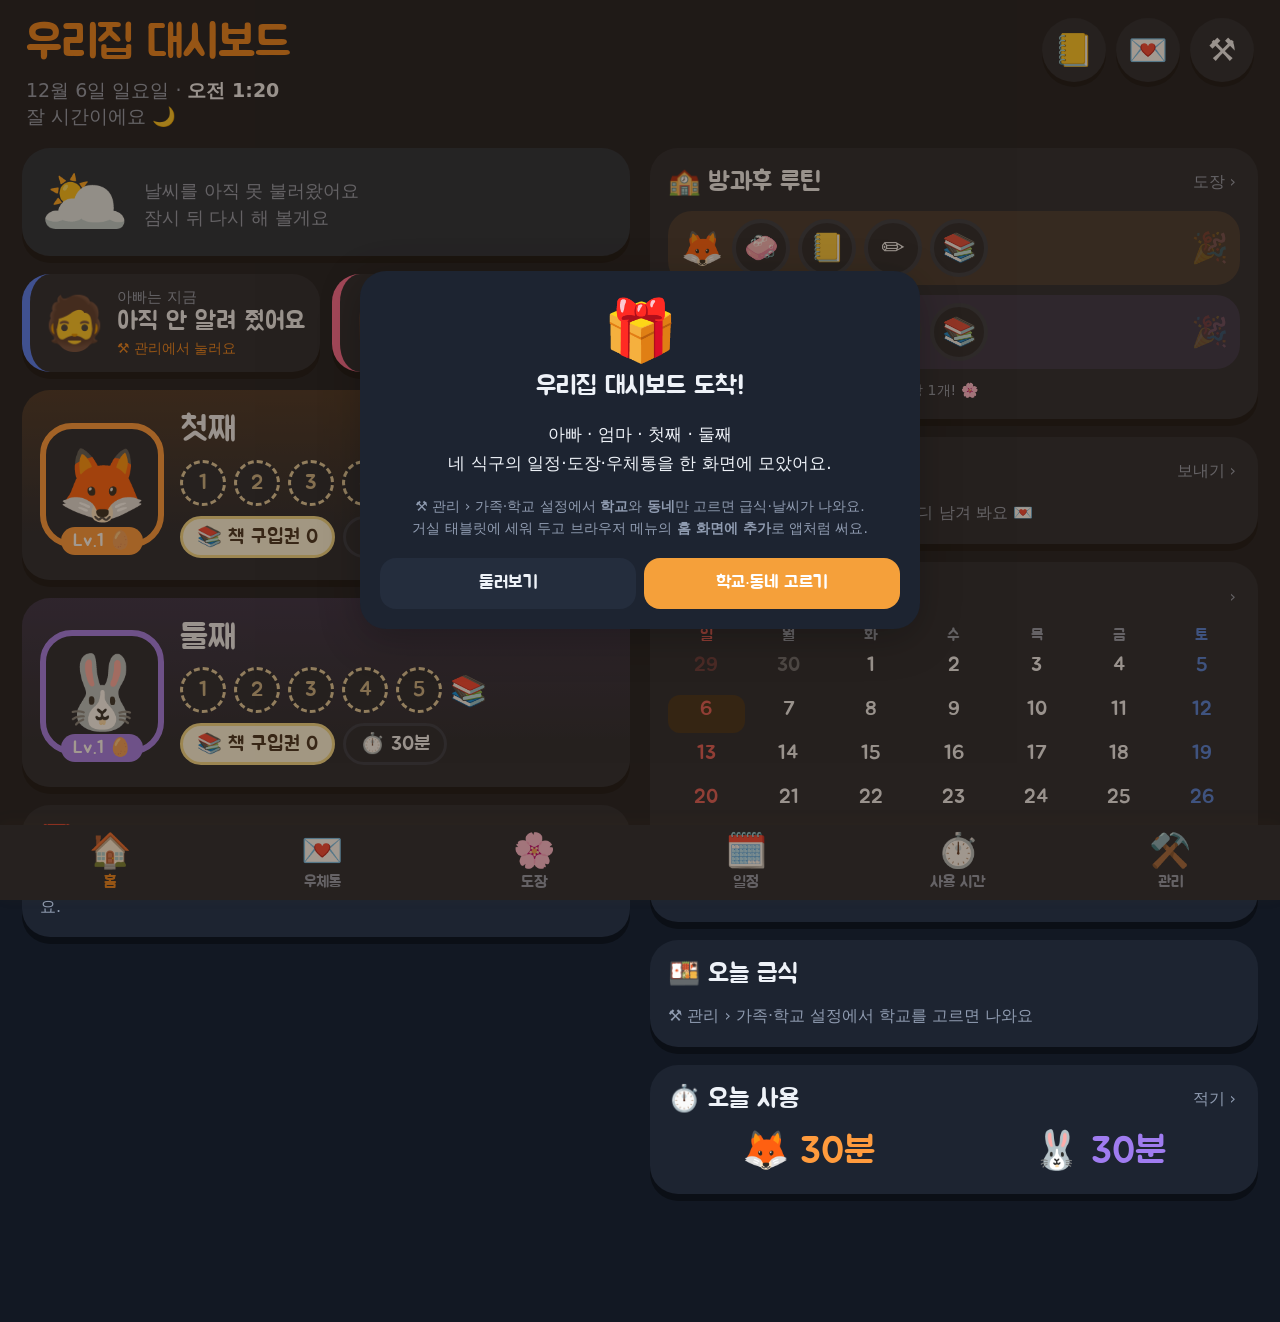
==== commit d408ecd3: "우리집 대시보드 + 가족 기록장(wiki.html) Co-Authored-By: Claude Opus 5.5 <noreply@anthropic.com>" ====
--- a/index.html
+++ b/index.html
@@ -211,7 +211,7 @@
   <section class="view on" id="v-home">
     <div class="top">
       <div><h1 id="hTitle">우리집 대시보드</h1><div class="d" id="hDate"></div></div>
-      <div class="rbtns"><button class="rbtn" data-go="time" title="사용 시간">⏱️</button><button class="rbtn" data-go="mail" title="우체통">💌</button><button class="rbtn" data-go="admin" title="관리">⚒️</button></div>
+      <div class="rbtns"><a class="rbtn" href="wiki.html" title="가족 기록장" style="text-decoration:none">📒</a><button class="rbtn" data-go="mail" title="우체통">💌</button><button class="rbtn" data-go="admin" title="관리">⚒️</button></div>
     </div>
     <div id="hShout"></div>
     <div class="grid2">
@@ -261,7 +261,7 @@
     <div class="card" id="aAlarm"></div>
     <div class="card"><div class="ttl"><h2>📢 태블릿에 한마디</h2></div><div class="irow"><input class="inp" id="aShout" placeholder="예: 숙제 먼저 하고 놀기!"><button class="btn pri" id="aShoutOn">띄우기</button><button class="btn" id="aShoutOff">내리기</button></div></div>
     <div class="card"><div class="ttl"><h2>🛒 장보기</h2></div><div id="aShop"></div><div class="irow" style="margin-top:10px"><input class="inp" id="aShopIn" placeholder="우유, 계란…"><button class="btn pri" id="aShopAdd">추가</button></div></div>
-    <div class="card"><div class="ttl"><h2>⚡ 빠른 메뉴</h2></div><div class="brow"><button class="btn pri" id="aSet">⚙️ 가족·학교 설정</button><button class="btn" id="aFull">⛶ 전체화면</button><button class="btn" id="aVoice">🔊 소리 확인</button><button class="btn" id="aBackup">💾 옮기기·백업</button></div></div>
+    <div class="card"><div class="ttl"><h2>⚡ 빠른 메뉴</h2></div><div class="brow"><button class="btn pri" id="aSet">⚙️ 가족·학교 설정</button><a class="btn" href="wiki.html" style="text-decoration:none">📒 가족 기록장</a><button class="btn" id="aFull">⛶ 전체화면</button><button class="btn" id="aVoice">🔊 소리 확인</button><button class="btn" id="aBackup">💾 옮기기·백업</button></div></div>
   </section>
 </div>
 <nav id="nav">
@@ -427,7 +427,23 @@
     eventsOn(d).filter(e => e.kind !== 'acad').forEach(e => out.push({d, diff:i, e}));
   }
   S.ddays.forEach(x => { const d = new Date(x.date + 'T00:00'); const diff = dayDiff(today, d); if (diff >= 0) out.push({d, diff, e:{kind:'dday', title:x.name, who:'all', id:'dd' + x.date + x.name}}); });
+  wikiCare(days || 60).forEach(u => out.push(u));
   return out.sort((a, b) => a.diff - b.diff);
+}
+
+/* ===== 가족 기록장(wiki.html)에 적은 생일·생신·기일·기념일 ===== */
+function wikiCare(days){
+  const F = LS.get('fw_data', null); if (!F) return [];
+  const from = new Date(); const out = [];
+  const nextOf = md => { for (const yy of [from.getFullYear(), from.getFullYear() + 1]){ const d = new Date(yy, +md.slice(0,2) - 1, +md.slice(3,5)); if (dayDiff(from, d) >= 0) return d; } return null; };
+  const add = (d, t, ic) => { if (!d) return; const diff = dayDiff(from, d); if (diff >= 0 && diff <= days) out.push({d, diff, e:{kind:'dday', title:t, who:'all', icon:ic, id:'w' + t}}); };
+  (F.people || []).forEach(p => { const elder = p.group === 'elder', nm = elder ? p.name + '님' : p.name;
+    if (!p.late && p.birth){ if (!p.lunar) add(nextOf(p.birth.slice(5)), nm + (elder ? ' 생신' : ' 생일'), '🎂'); else if (p.solar) add(new Date(p.solar + 'T00:00'), nm + (elder ? ' 생신' : ' 생일') + '(음력)', '🎂'); }
+    if (p.late && p.mday){ if (!p.mlunar) add(nextOf(p.mday), '故 ' + p.name + '님 기일', '🕯️'); else if (p.msolar) add(new Date(p.msolar + 'T00:00'), '故 ' + p.name + '님 기일(음력)', '🕯️'); } });
+  if (F.wedding){ const d = nextOf(F.wedding.slice(5)); if (d) add(d, '결혼기념일 ' + (d.getFullYear() - +F.wedding.slice(0,4)) + '주년', '💍'); }
+  (F.entries || []).forEach(e => { if (e.cat === 'annual' && e.md){ if (!e.lunar) add(nextOf(e.md), e.title, '📅'); else if (e.solar) add(new Date(e.solar + 'T00:00'), e.title + '(음력)', '📅'); }
+    if (e.cat === 'health' && e.next) add(new Date(e.next + 'T00:00'), '병원 예약 ' + (e.place || ''), '🩺'); });
+  return out;
 }
 
 /* ===== 홈 ===== */
@@ -525,7 +541,7 @@
 }
 function upRow(u, del){
   const dd = u.d; const lbl = `${dd.getMonth()+1}/${dd.getDate()}(${DOW[dd.getDay()]})${u.e.time ? ' ' + u.e.time : ''}`;
-  const ic = u.e.kind === 'dday' ? '🎈' : (KIND[u.e.kind] || '🏠');
+  const ic = u.e.icon || (u.e.kind === 'dday' ? '🎈' : (KIND[u.e.kind] || '🏠'));
   return `<div class="dd"><span class="ic">${ic}</span><div class="x"><b>${esc(u.e.title)}</b><small>${lbl}${u.e.who !== 'all' ? ' · ' + esc(lab(u.e.who)) : ''}</small></div><span class="dot" style="background:${col(u.e.who)}"></span><span class="n">${u.diff === 0 ? '오늘' : 'D-' + u.diff}</span>${del && u.e.id && u.e.kind !== 'school' && u.e.kind !== 'dday' ? `<button class="del" data-del="${u.e.id}">🗑️</button>` : ''}</div>`;
 }
 function renderHomeCal(){
@@ -887,6 +903,7 @@
 let wake = null;
 async function keepAwake(){ if (!S.wake || !('wakeLock' in navigator) || document.hidden || wake) return; try { wake = await navigator.wakeLock.request('screen'); wake.addEventListener('release', () => wake = null); } catch(e){} }
 document.addEventListener('visibilitychange', () => { if (!document.hidden){ keepAwake(); tick(true); } });
+window.addEventListener('storage', e => { if (e.key === 'fb2_data') D = Object.assign(clone(DEF_DATA), LS.get('fb2_data', {})); if (e.key === 'fb2_set') S = Object.assign(clone(DEF_SET), LS.get('fb2_set', {})); if (['fb2_data','fb2_set','fw_data'].includes(e.key)) renderAll(); });
 document.addEventListener('click', () => keepAwake(), {passive:true});
 let lastMin = -1, lastDay = ymd(new Date());
 function tick(force){
